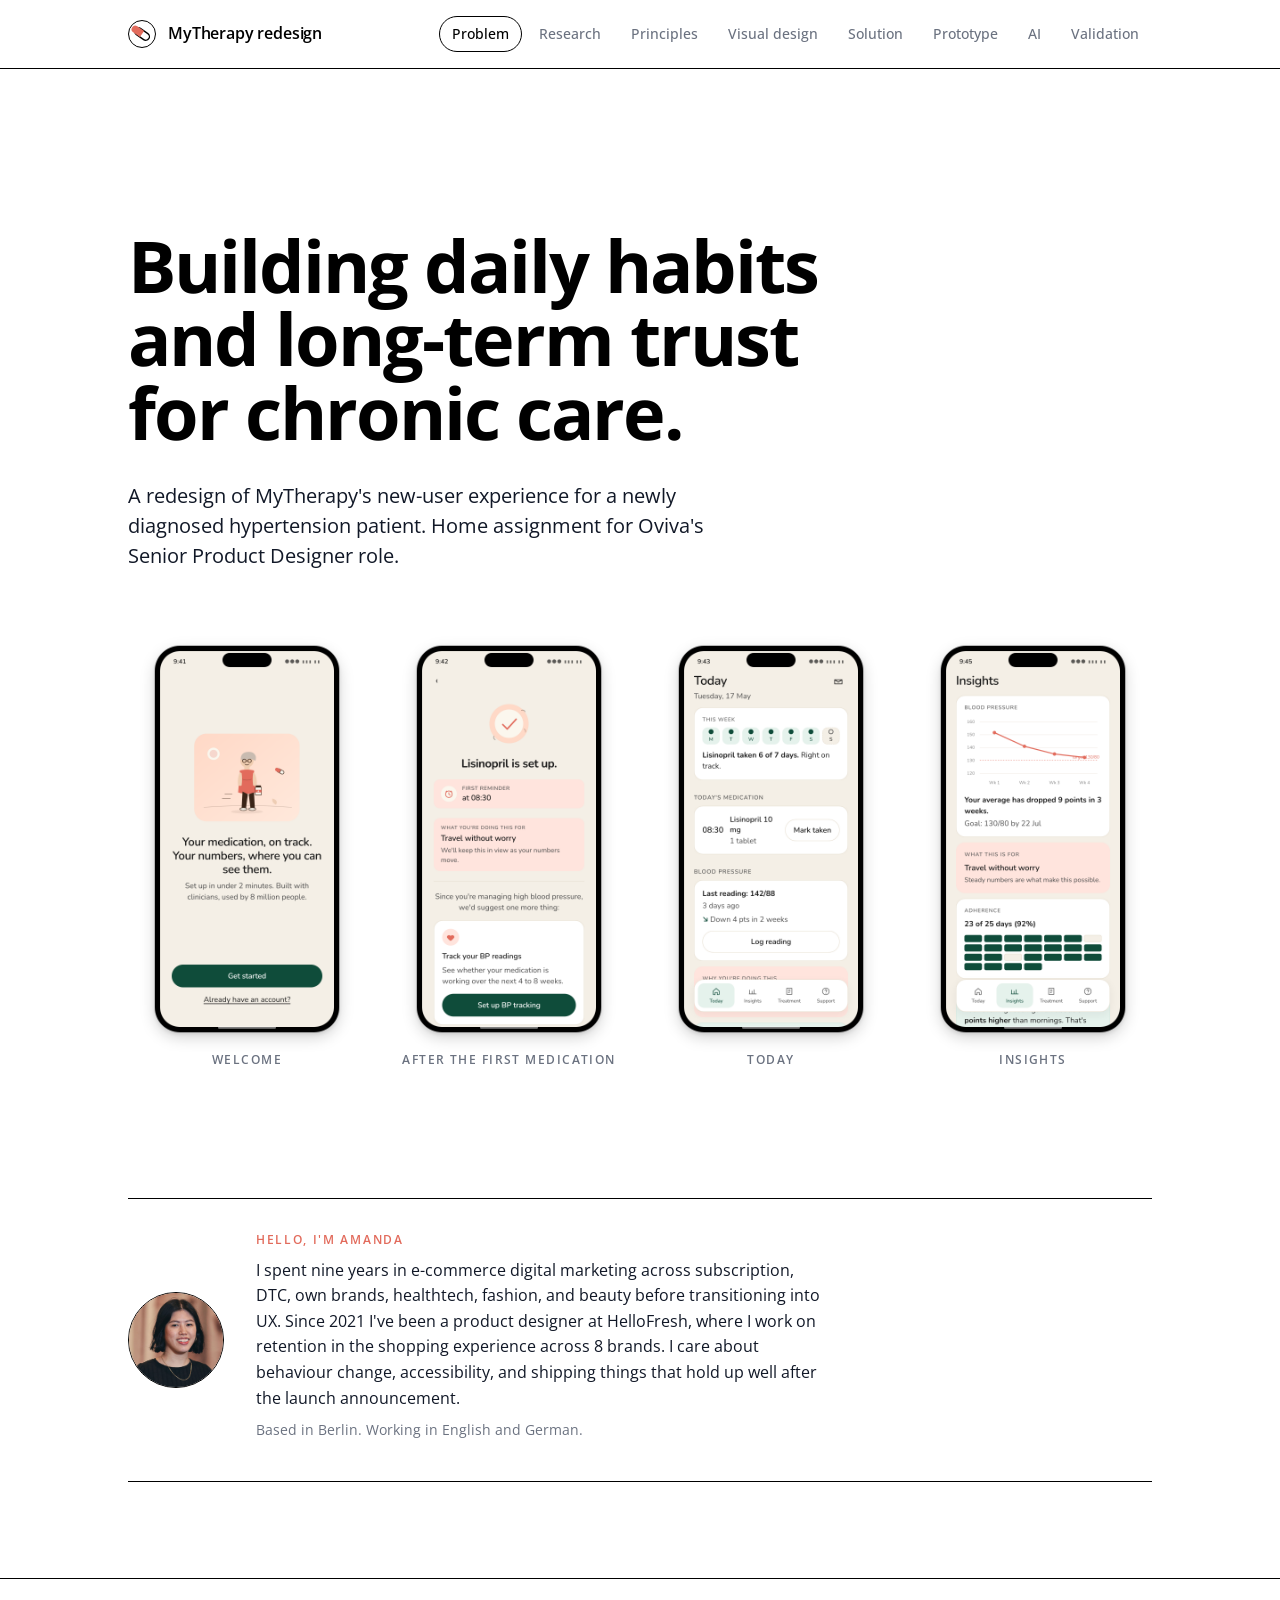
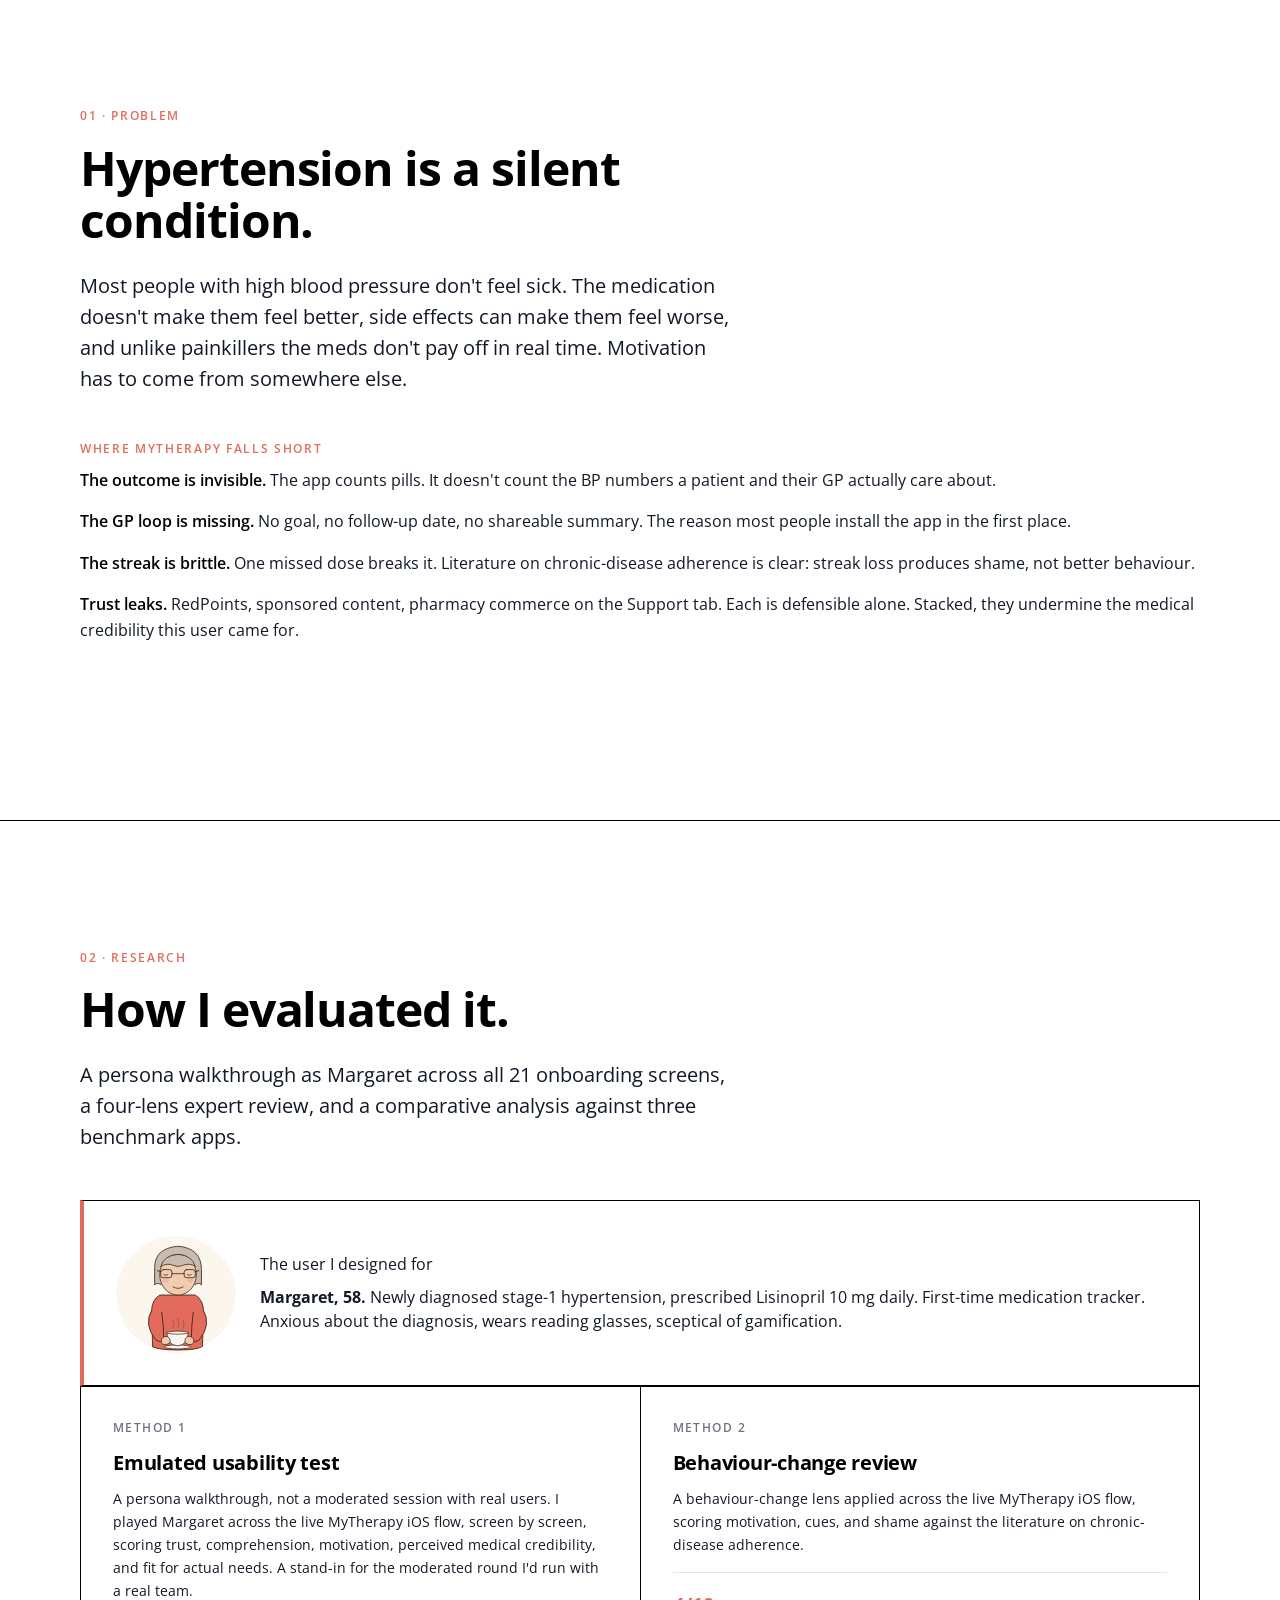
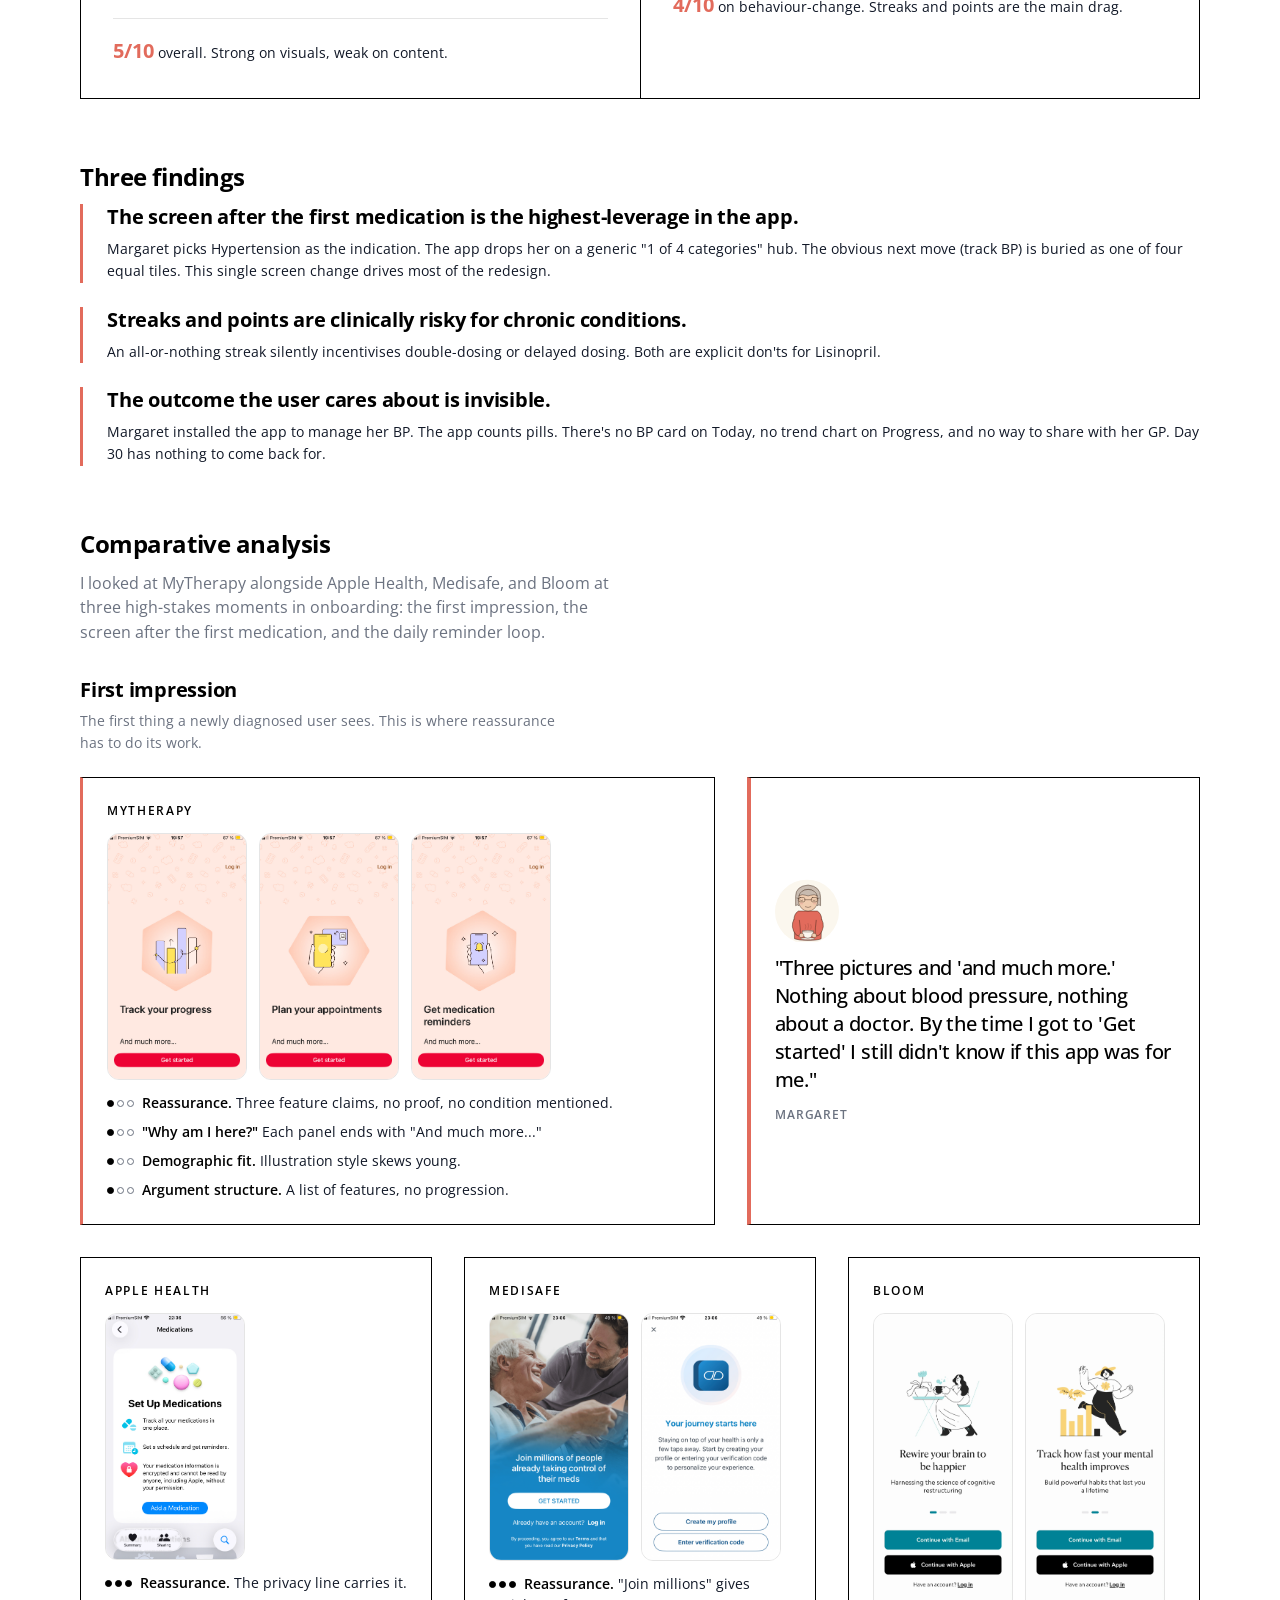
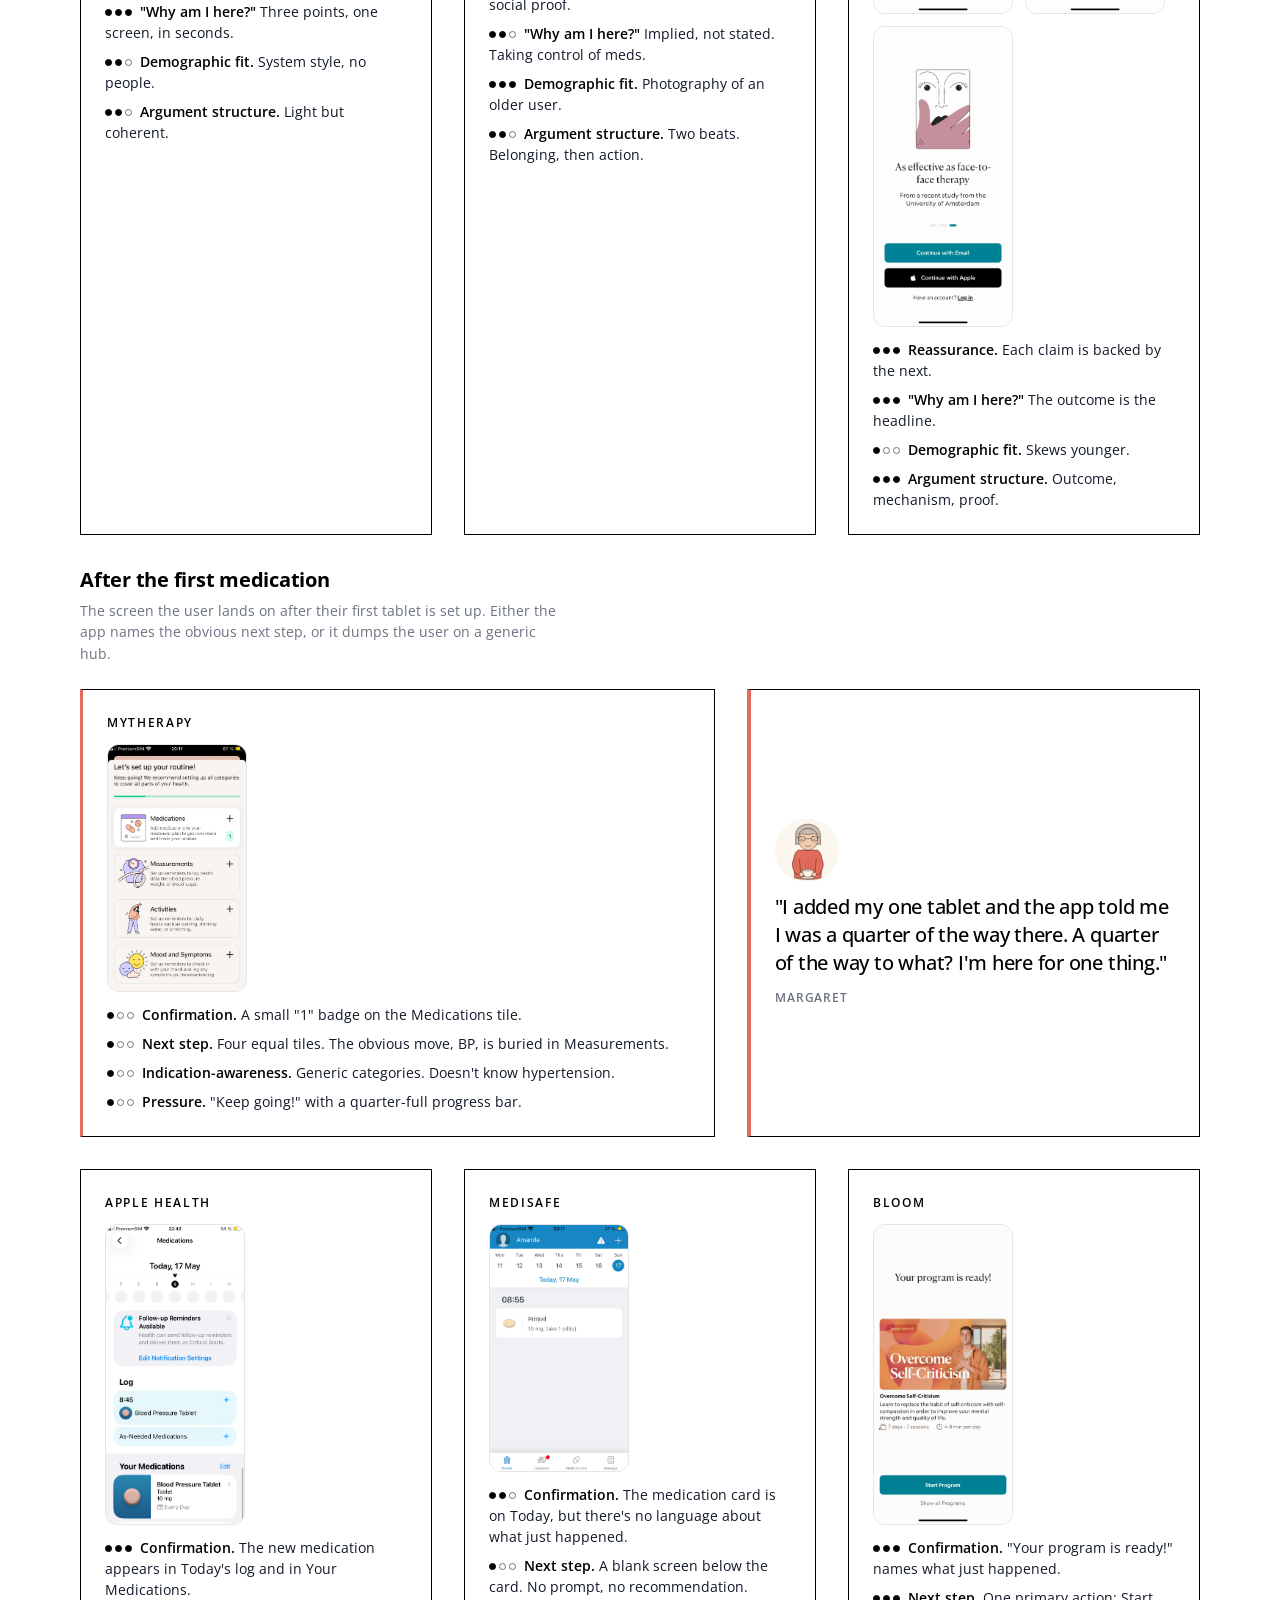
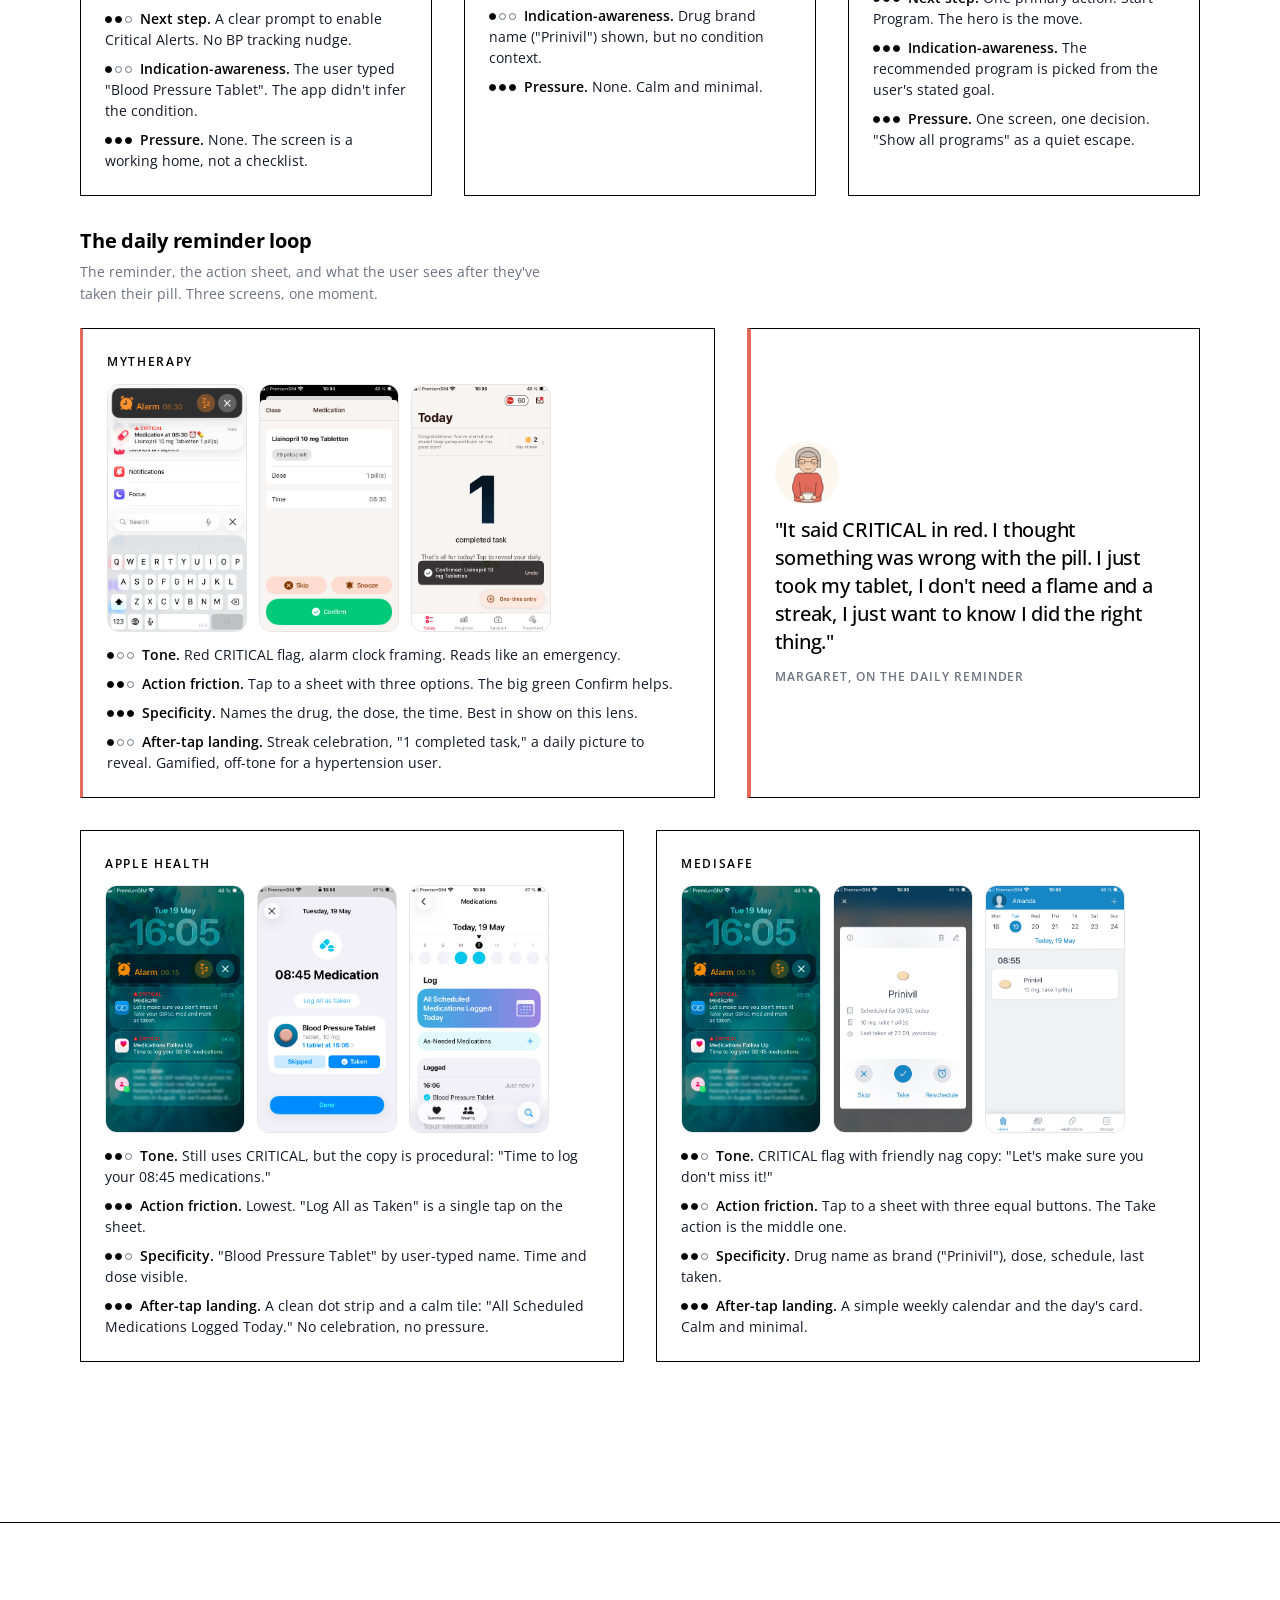
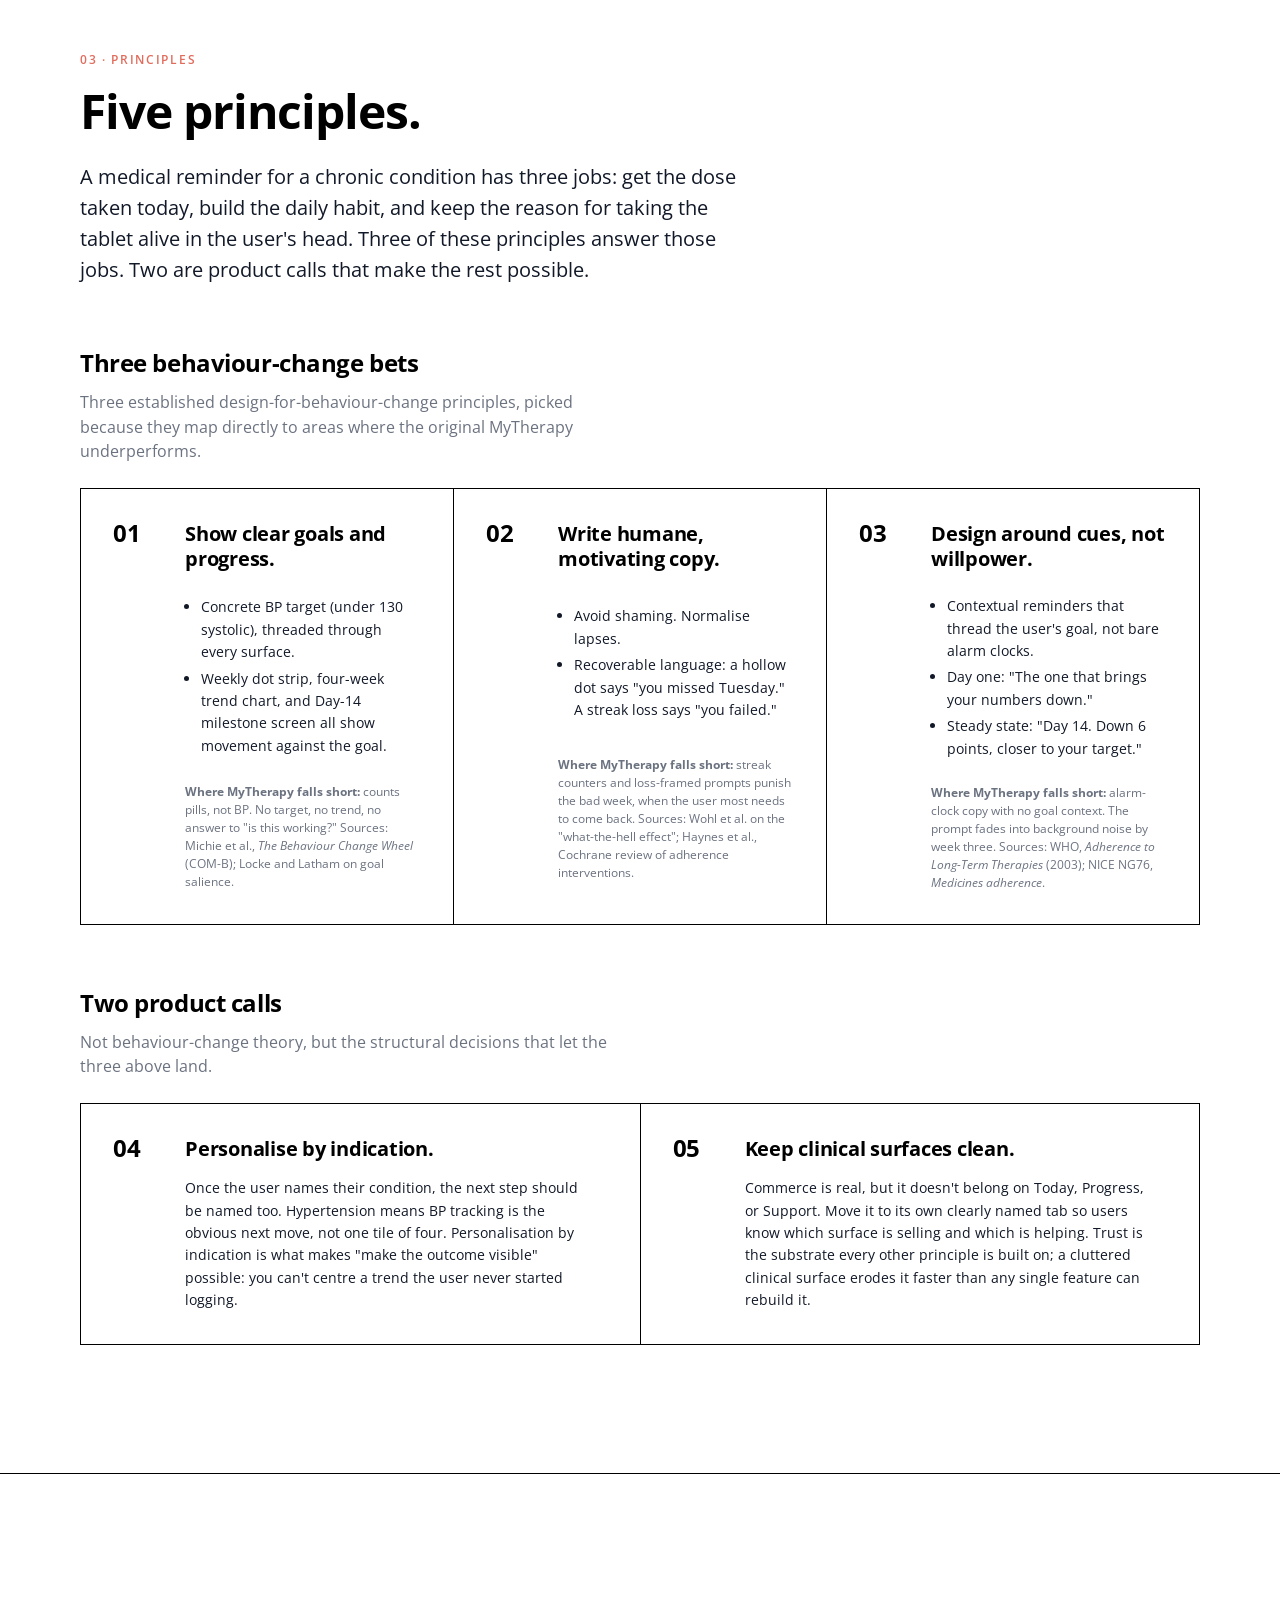
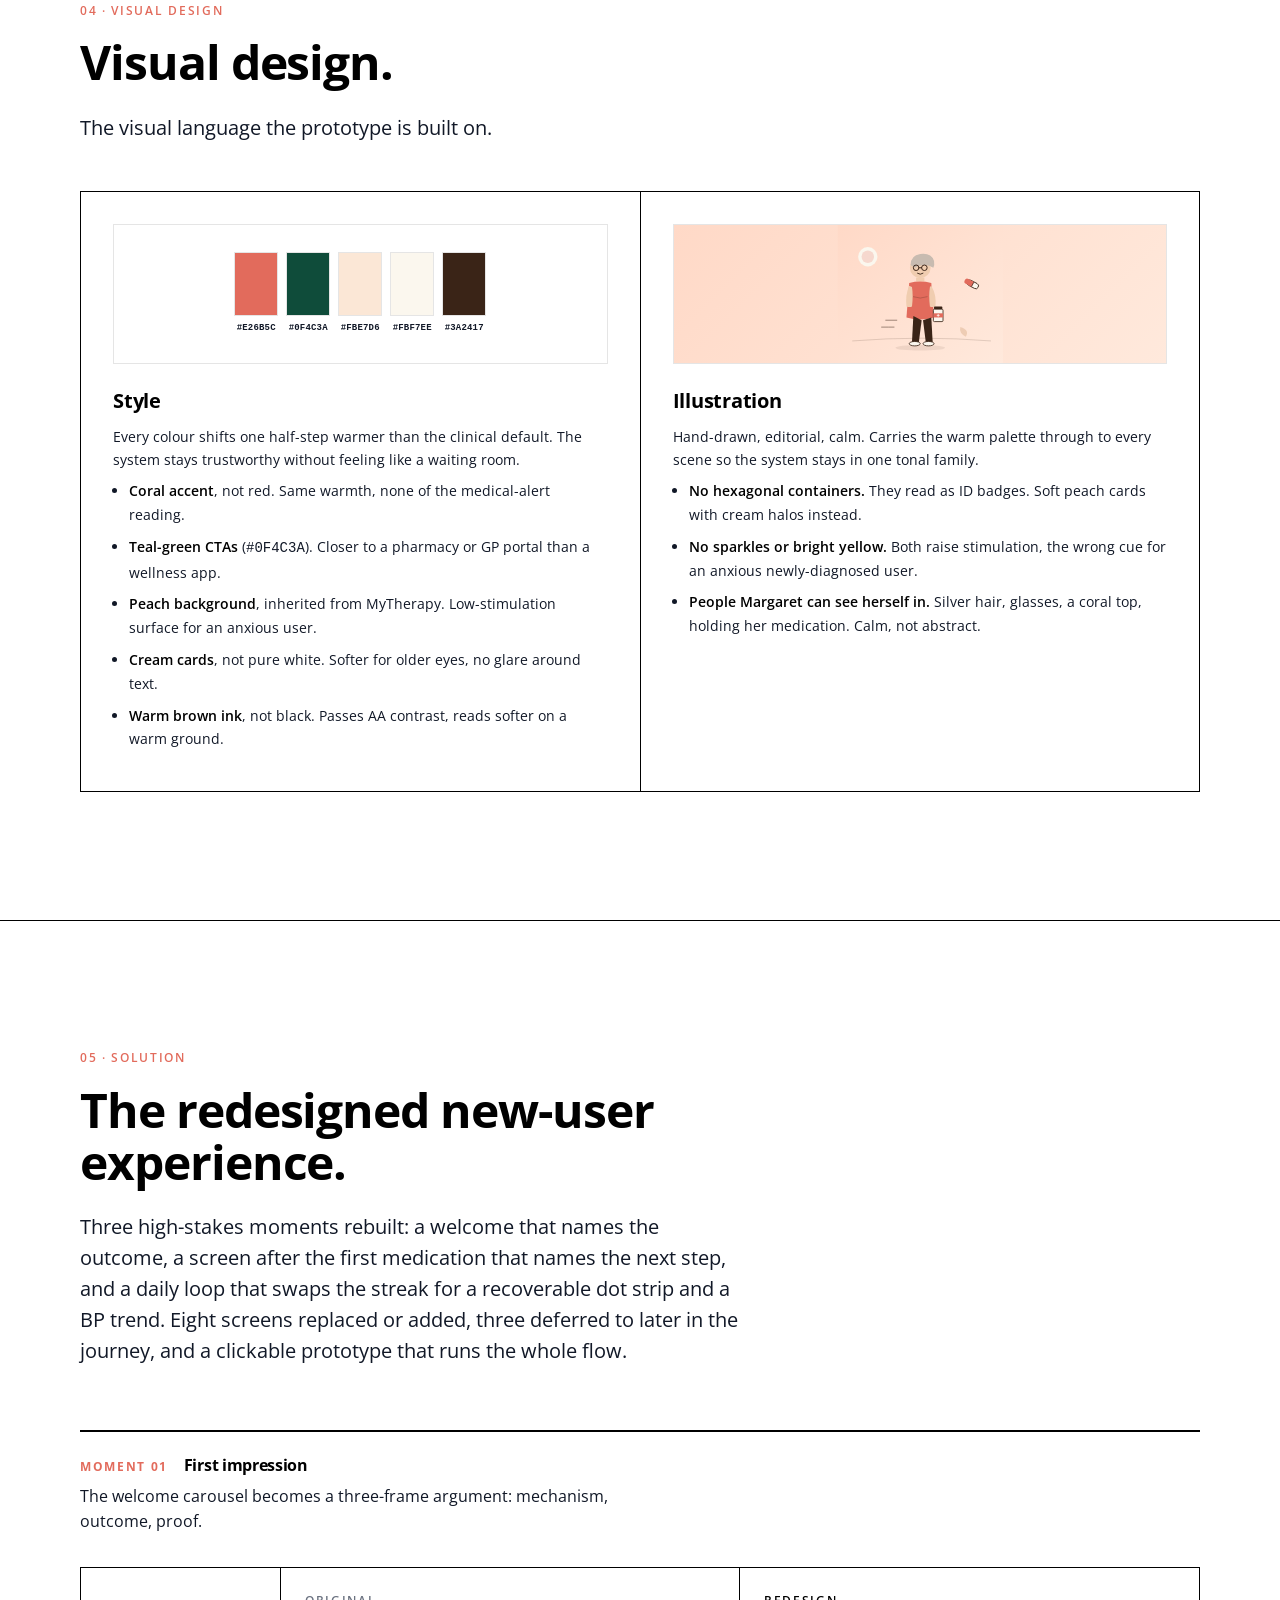
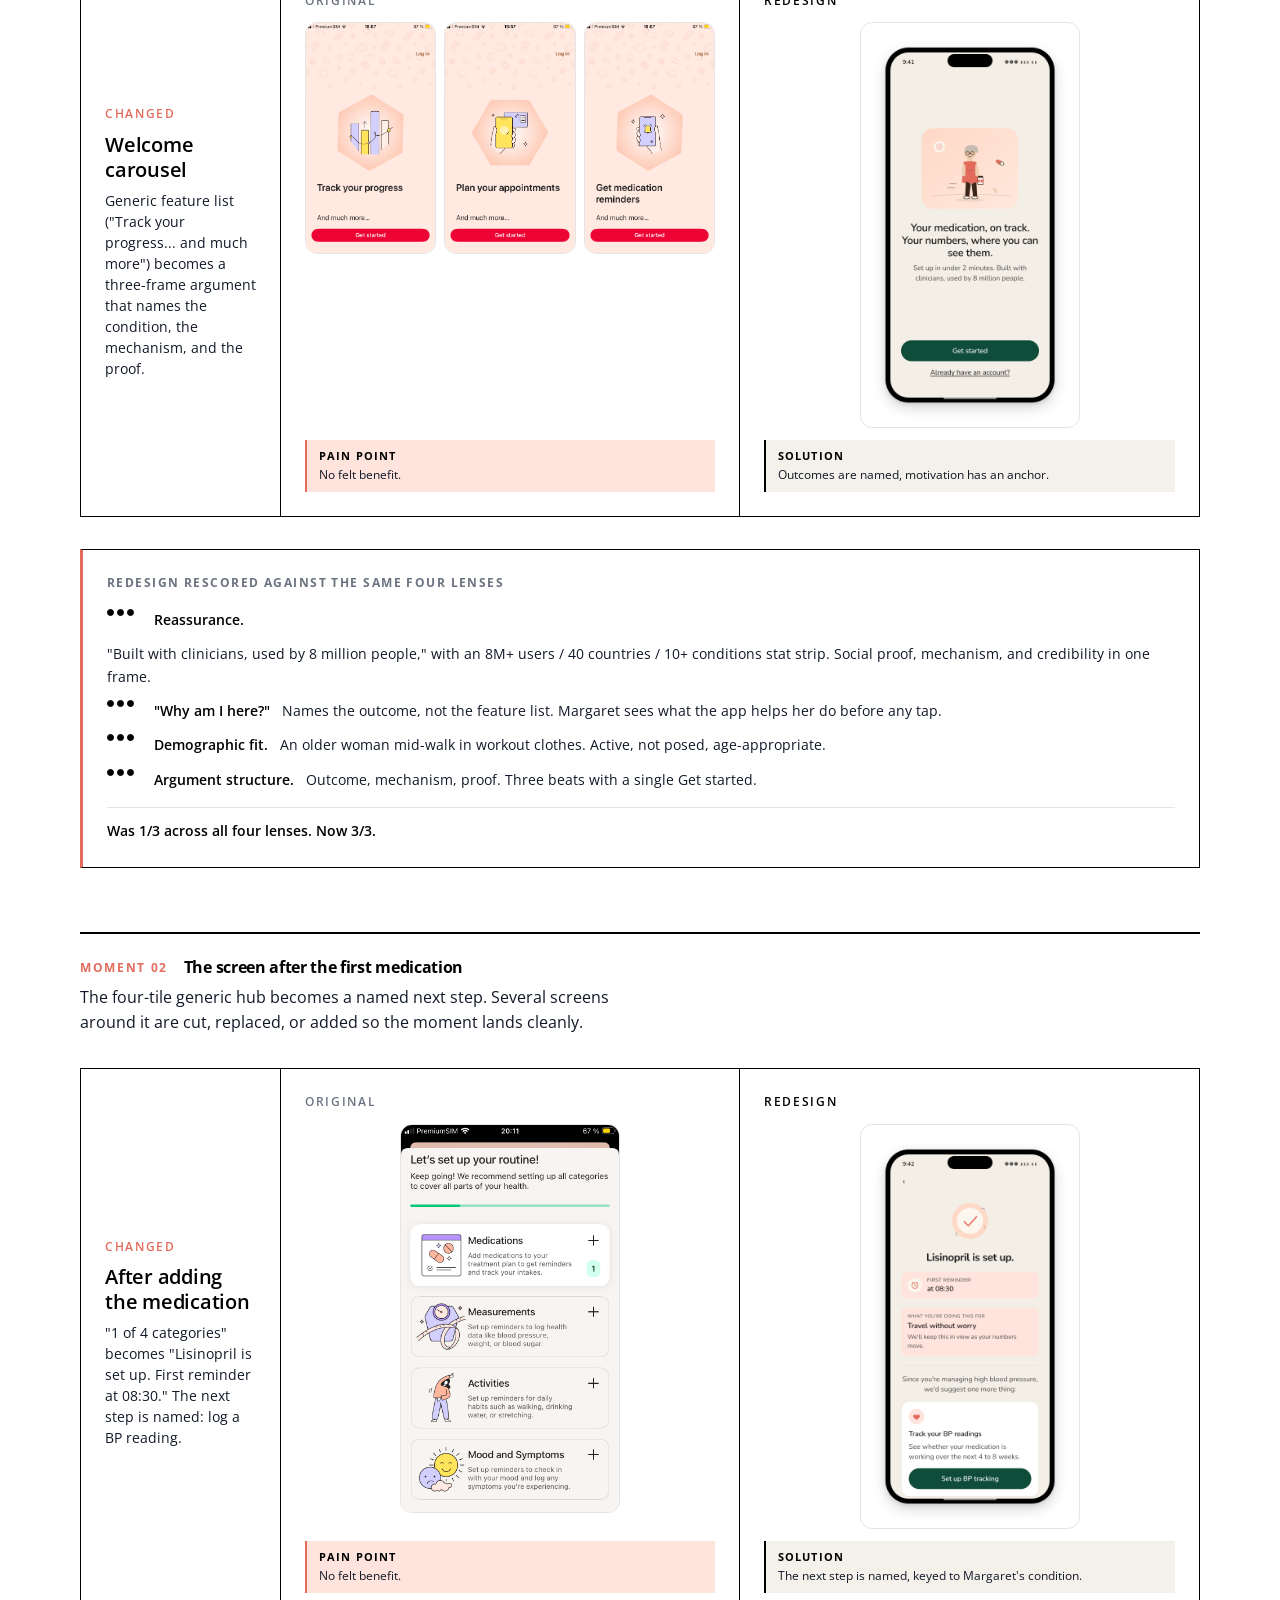
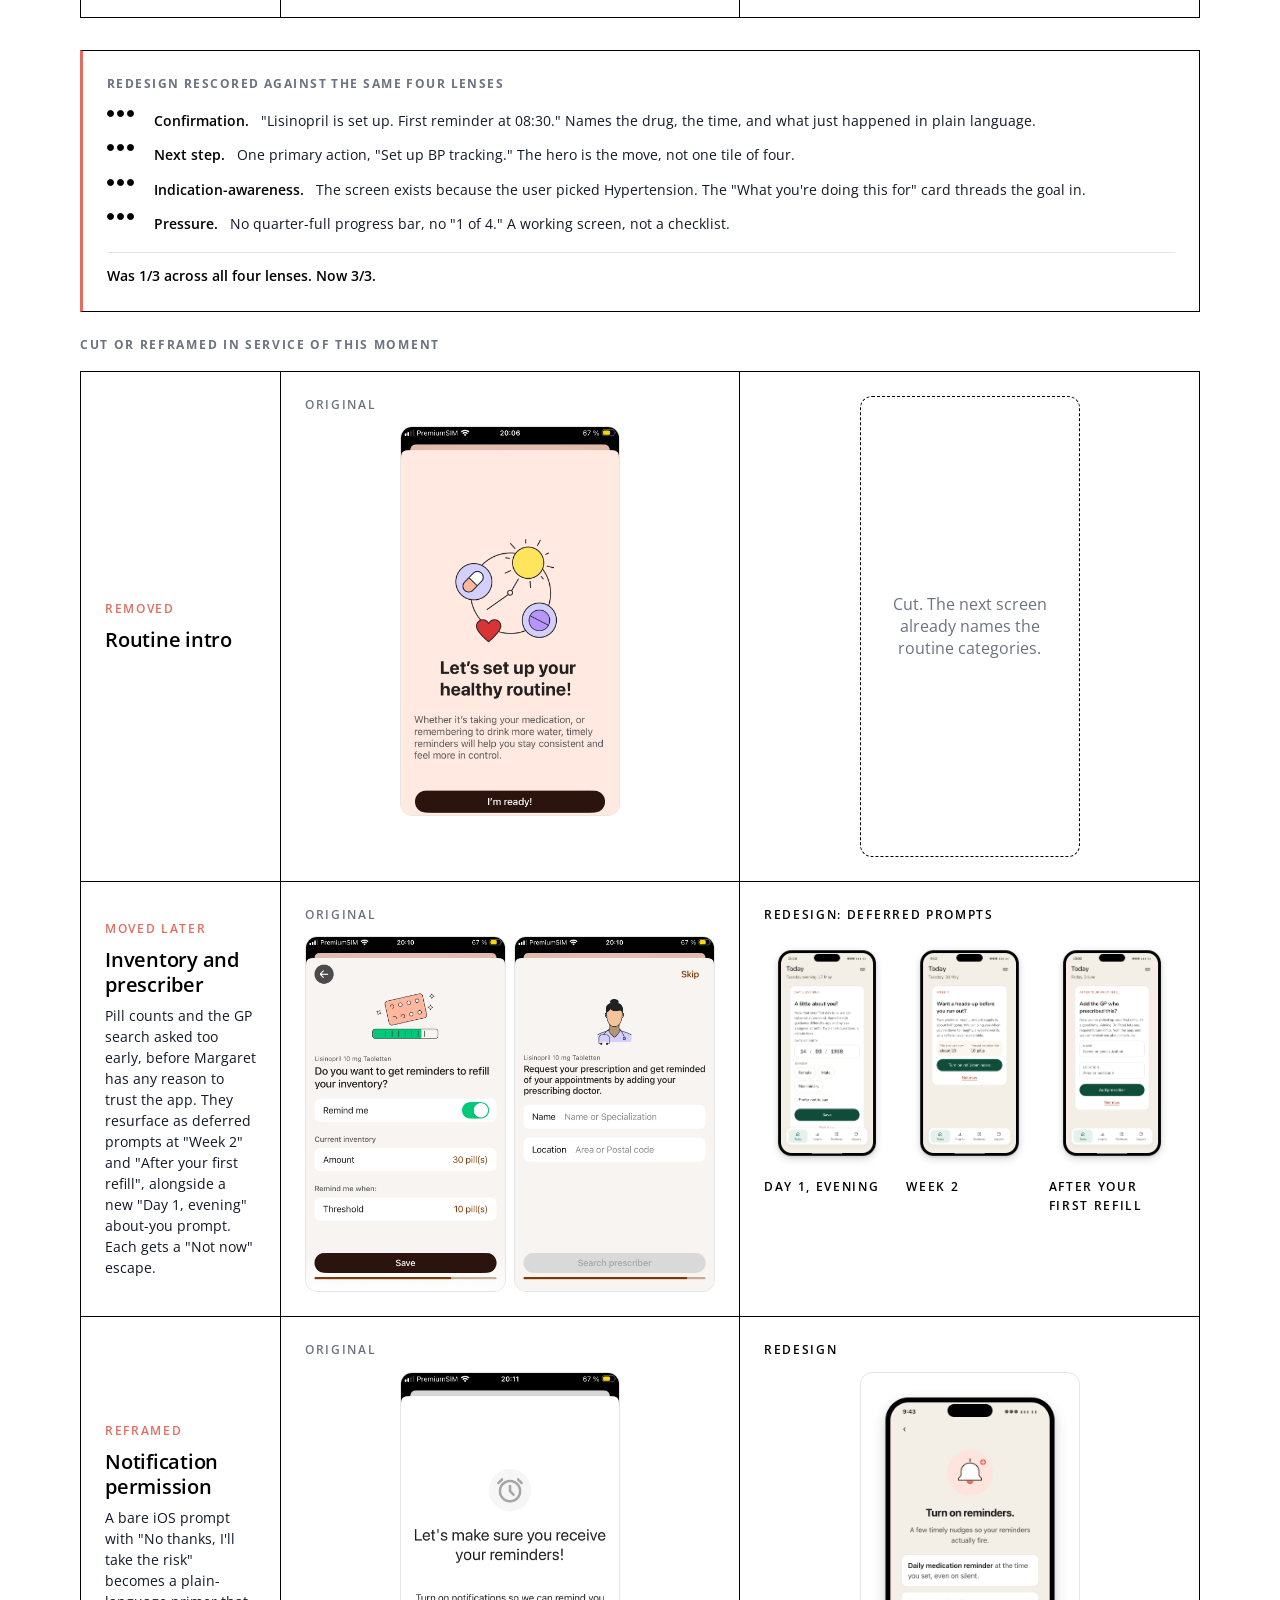
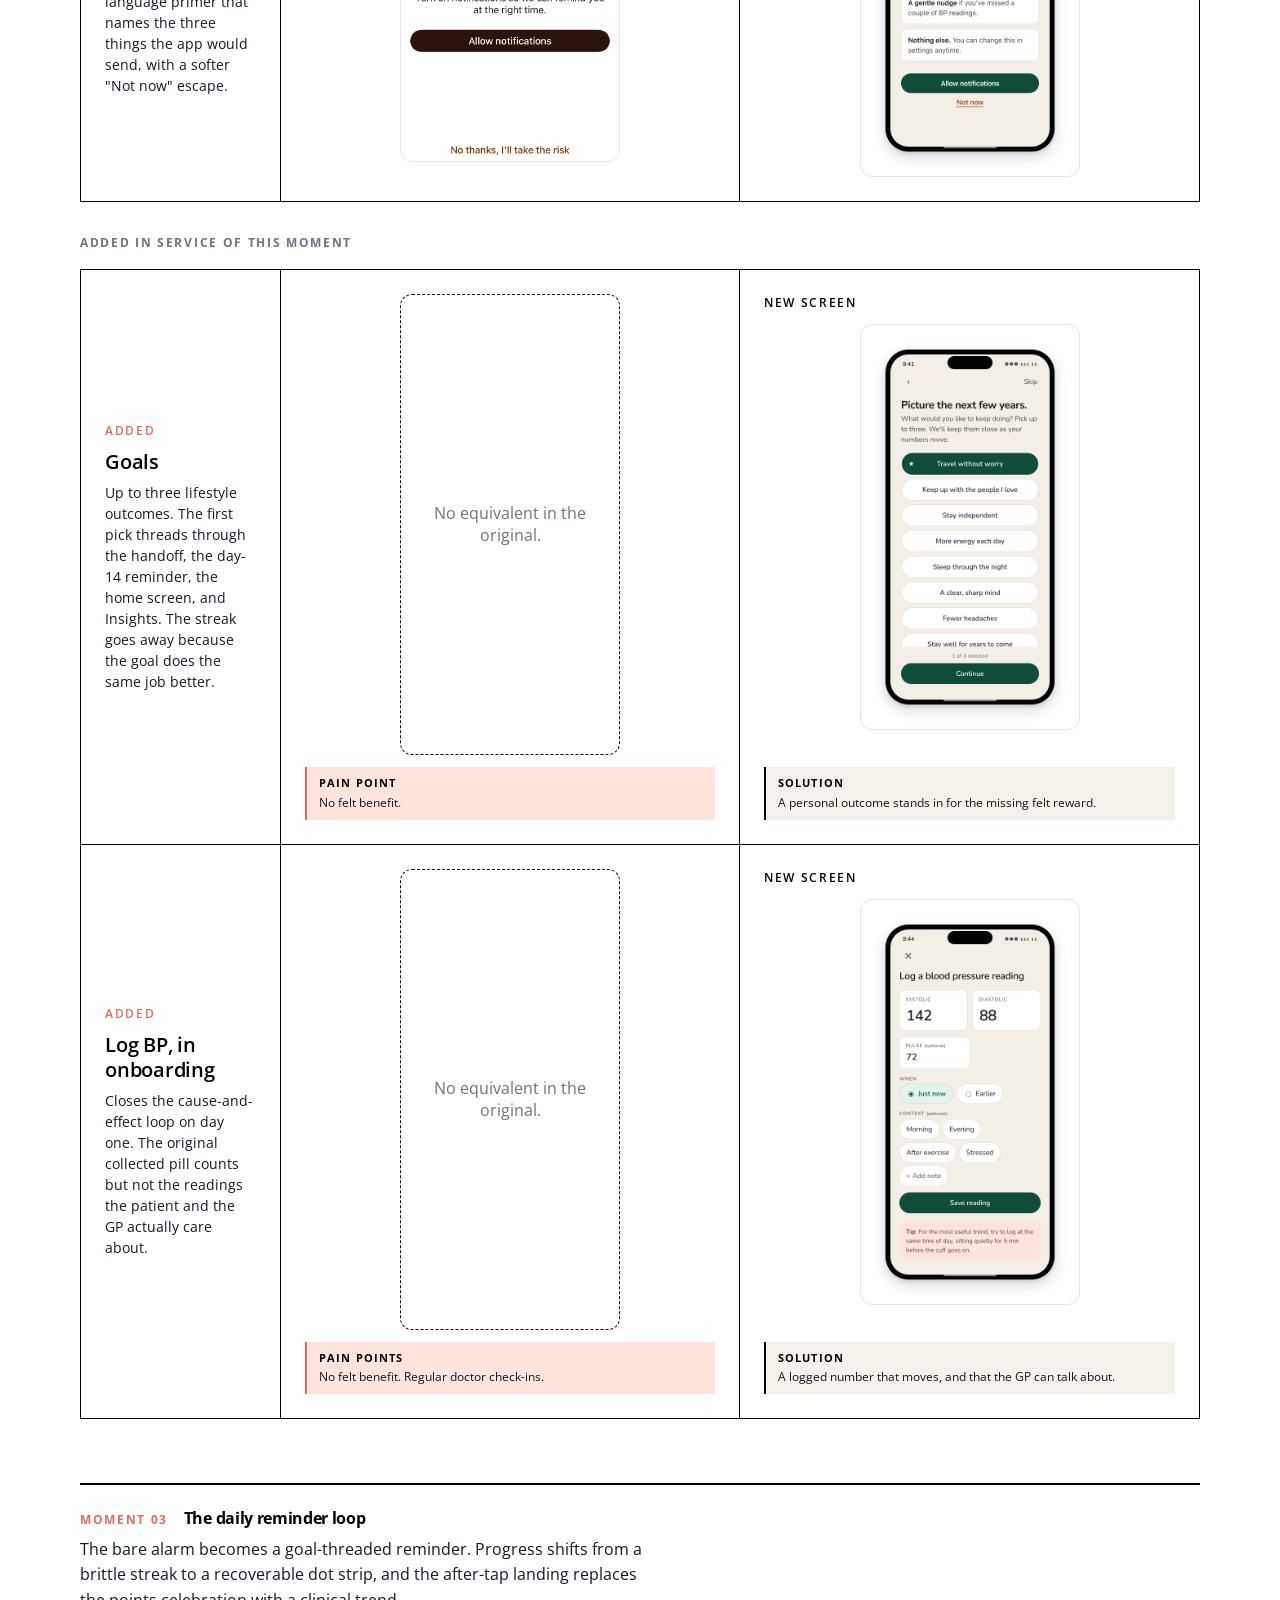
==== projects/mytherapy-redesign/index.html @ 1821d0a9 "Add MyTherapy redesign case study and prototype - projects/mytherapy-redesign/index.html: case study" ====
<!doctype html>
<html lang="en">
<head>
<meta charset="utf-8" />
<meta name="viewport" content="width=device-width, initial-scale=1" />
<title>MyTherapy redesign. A case study by Amanda Low.</title>
<link rel="preconnect" href="https://fonts.googleapis.com">
<link rel="preconnect" href="https://fonts.gstatic.com" crossorigin>
<link href="https://fonts.googleapis.com/css2?family=Open+Sans:wght@300;400;500;600;700&display=swap" rel="stylesheet">
<link rel="stylesheet" href="case-study.css">
</head>
<body>

<header class="topnav" role="banner">
  <div class="topnav__inner">
    <a class="topnav__brand" href="#top">
      <span class="topnav__mark" aria-hidden="true">
        <svg viewBox="0 0 24 24" width="22" height="22">
          <g transform="translate(12 12) rotate(35)">
            <rect x="-9" y="-4" width="18" height="8" rx="4" fill="#FFFFFF" stroke="#000000" stroke-width="1.4"/>
            <path d="M -9 -4 h 9 v 8 h -9 a 4 4 0 0 1 0 -8 z" fill="#E26B5C"/>
          </g>
        </svg>
      </span>
      <span class="topnav__title">MyTherapy redesign</span>
    </a>
    <nav class="topnav__links" aria-label="Section">
      <a href="#problem">Problem</a>
      <a href="#research">Research</a>
      <a href="#principles">Principles</a>
      <a href="#design">Visual design</a>
      <a href="#solution">Solution</a>
      <a href="#prototype">Prototype</a>
      <a href="#ai">AI</a>
      <a href="#validation">Validation</a>
    </nav>
  </div>
</header>

<main id="top">

  <!-- ============== HERO ============== -->
  <section class="hero">
    <h1 class="hero__title">Building daily habits and long-term trust for chronic care.</h1>
    <p class="hero__sub">A redesign of MyTherapy's new-user experience for a newly diagnosed hypertension patient. Home assignment for Oviva's Senior Product Designer role.</p>

    <ul class="hero__strip" aria-label="Four screens from the redesigned prototype: welcome, after the first medication, today, and insights.">
      <li class="hero__shot">
        <img src="images/hero/01-welcome.png" alt="Redesigned welcome screen showing 'Built with clinicians, used by 8 million people' over an illustration of an older woman walking, with an 8M+ users, 40 countries, 10+ conditions stat strip and a Get started button." />
        <span class="hero__shot-caption">Welcome</span>
      </li>
      <li class="hero__shot">
        <img src="images/hero/02-handoff.png" alt="Redesigned screen after the first medication confirming Lisinopril is set up with a first reminder at 08:30, a 'What you're doing this for' card titled 'Travel without worry', and a primary 'Set up BP tracking' button." />
        <span class="hero__shot-caption">After the first medication</span>
      </li>
      <li class="hero__shot">
        <img src="images/hero/03-today.png" alt="Redesigned Today home with a weekly dot strip showing six of seven days filled, today's Lisinopril 10 mg with a Mark taken button, and a Blood pressure card showing last reading 142 over 88, down 4 points in 2 weeks, with a Log reading button." />
        <span class="hero__shot-caption">Today</span>
      </li>
      <li class="hero__shot">
        <img src="images/hero/04-insights.png" alt="Redesigned Insights screen showing a four-week BP trend dropping toward a 130/80 target line, the summary 'Your average has dropped 9 points in 3 weeks', a 'What this is for' goal reminder, and an adherence calendar showing 23 of 25 days at 92 percent." />
        <span class="hero__shot-caption">Insights</span>
      </li>
    </ul>

  </section>

  <!-- ============== ABOUT ME ============== -->
  <section class="about" aria-label="About the designer">
    <div class="about__inner">
      <div class="about__photo">
        <img src="images/amanda-portrait.png" alt="Amanda Low" />
      </div>
      <div class="about__body">
        <p class="about__eyebrow">Hello, I'm Amanda</p>
        <p class="about__line">I spent nine years in e-commerce digital marketing across subscription, DTC, own brands, healthtech, fashion, and beauty before transitioning into UX. Since 2021 I've been a product designer at HelloFresh, where I work on retention in the shopping experience across 8 brands. I care about behaviour change, accessibility, and shipping things that hold up well after the launch announcement.</p>
        <p class="about__line about__line--quiet">Based in Berlin. Working in English and German.</p>
      </div>
    </div>
  </section>

  <!-- ============== PROBLEM ============== -->
  <section id="problem" class="band band--cream">
    <div class="band__inner">
      <p class="section__eyebrow">01 · Problem</p>
      <h2 class="section__title">Hypertension is a silent condition.</h2>
      <p class="section__lede">Most people with high blood pressure don't feel sick. The medication doesn't make them feel better, side effects can make them feel worse, and unlike painkillers the meds don't pay off in real time. Motivation has to come from somewhere else.</p>

      <h3 class="painlist__group-title">Where MyTherapy falls short</h3>
      <div class="painlist">
        <div class="painlist__row">
          <p><strong>The outcome is invisible.</strong> The app counts pills. It doesn't count the BP numbers a patient and their GP actually care about.</p>
        </div>
        <div class="painlist__row">
          <p><strong>The GP loop is missing.</strong> No goal, no follow-up date, no shareable summary. The reason most people install the app in the first place.</p>
        </div>
        <div class="painlist__row">
          <p><strong>The streak is brittle.</strong> One missed dose breaks it. Literature on chronic-disease adherence is clear: streak loss produces shame, not better behaviour.</p>
        </div>
        <div class="painlist__row">
          <p><strong>Trust leaks.</strong> RedPoints, sponsored content, pharmacy commerce on the Support tab. Each is defensible alone. Stacked, they undermine the medical credibility this user came for.</p>
        </div>
      </div>

    </div>
  </section>

  <!-- ============== RESEARCH ============== -->
  <section id="research" class="band">
    <div class="band__inner">
      <p class="section__eyebrow">02 · Research</p>
      <h2 class="section__title">How I evaluated it.</h2>
      <p class="section__lede">A persona walkthrough as Margaret across all 21 onboarding screens, a four-lens expert review, and a comparative analysis against three benchmark apps.</p>

      <aside class="callout callout--persona">
        <img class="callout__portrait" src="docs/personas/margaret.svg" alt="Illustration of Margaret, a 58-year-old woman with silver hair and glasses, sitting calmly with both hands cradling a cup of tea." />
        <div>
          <p class="callout__quote-attr" style="margin-bottom: 8px;">The user I designed for</p>
          <p class="callout__quote-text"><strong>Margaret, 58.</strong> Newly diagnosed stage-1 hypertension, prescribed Lisinopril 10 mg daily. First-time medication tracker. Anxious about the diagnosis, wears reading glasses, sceptical of gamification.</p>
        </div>
      </aside>

      <div class="grid grid--2">
        <article class="card card--method">
          <p class="card__eyebrow">Method 1</p>
          <h3 class="card__title">Emulated usability test</h3>
          <p class="card__body">A persona walkthrough, not a moderated session with real users. I played Margaret across the live MyTherapy iOS flow, screen by screen, scoring trust, comprehension, motivation, perceived medical credibility, and fit for actual needs. A stand-in for the moderated round I'd run with a real team.</p>
          <p class="card__score"><strong>5/10</strong> overall. Strong on visuals, weak on content.</p>
        </article>
        <article class="card card--method">
          <p class="card__eyebrow">Method 2</p>
          <h3 class="card__title">Behaviour-change review</h3>
          <p class="card__body">A behaviour-change lens applied across the live MyTherapy iOS flow, scoring motivation, cues, and shame against the literature on chronic-disease adherence.</p>
          <p class="card__score"><strong>4/10</strong> on behaviour-change. Streaks and points are the main drag.</p>
        </article>
      </div>

      <h3 class="subsection__title">Three findings</h3>
      <div class="findings">
        <article class="finding">
          <h4>The screen after the first medication is the highest-leverage in the app.</h4>
          <p>Margaret picks Hypertension as the indication. The app drops her on a generic "1 of 4 categories" hub. The obvious next move (track BP) is buried as one of four equal tiles. This single screen change drives most of the redesign.</p>
        </article>
        <article class="finding">
          <h4>Streaks and points are clinically risky for chronic conditions.</h4>
          <p>An all-or-nothing streak silently incentivises double-dosing or delayed dosing. Both are explicit don'ts for Lisinopril.</p>
        </article>
        <article class="finding">
          <h4>The outcome the user cares about is invisible.</h4>
          <p>Margaret installed the app to manage her BP. The app counts pills. There's no BP card on Today, no trend chart on Progress, and no way to share with her GP. Day 30 has nothing to come back for.</p>
        </article>
      </div>

      <h3 class="subsection__title">Comparative analysis</h3>
      <p class="subsection__lede">I looked at MyTherapy alongside Apple Health, Medisafe, and Bloom at three high-stakes moments in onboarding: the first impression, the screen after the first medication, and the daily reminder loop.</p>

      <h4 class="compare__title">First impression</h4>
      <p class="compare__lede">The first thing a newly diagnosed user sees. This is where reassurance has to do its work.</p>

      <div class="compare compare--target">
        <div class="compare__brand compare__brand--target">
          <p class="compare__name">MyTherapy</p>
          <div class="compare__shots">
            <img src="images/welcome/mytherapy-1.png" alt="MyTherapy welcome screen showing 'Track your progress' with an illustration and 'And much more...' caption." />
            <img src="images/welcome/mytherapy-2.png" alt="MyTherapy welcome screen showing 'Plan your appointments' with an illustration and 'And much more...' caption." />
            <img src="images/welcome/mytherapy-3.png" alt="MyTherapy welcome screen showing 'Get medication reminders' with an illustration and 'And much more...' caption." />
          </div>
          <ul class="compare__lenses">
            <li><span class="score score--1" aria-label="1 out of 3"><span class="score__dot score__dot--on"></span><span class="score__dot"></span><span class="score__dot"></span></span><strong>Reassurance.</strong> Three feature claims, no proof, no condition mentioned.</li>
            <li><span class="score score--1" aria-label="1 out of 3"><span class="score__dot score__dot--on"></span><span class="score__dot"></span><span class="score__dot"></span></span><strong>"Why am I here?"</strong> Each panel ends with "And much more..."</li>
            <li><span class="score score--1" aria-label="1 out of 3"><span class="score__dot score__dot--on"></span><span class="score__dot"></span><span class="score__dot"></span></span><strong>Demographic fit.</strong> Illustration style skews young.</li>
            <li><span class="score score--1" aria-label="1 out of 3"><span class="score__dot score__dot--on"></span><span class="score__dot"></span><span class="score__dot"></span></span><strong>Argument structure.</strong> A list of features, no progression.</li>
          </ul>
        </div>
        <aside class="compare__quote">
          <img class="compare__quote-portrait" src="docs/personas/margaret.svg" alt="Illustration of Margaret, a 58-year-old woman with silver hair and glasses, sitting calmly with both hands cradling a cup of tea. Hand-drawn line work, coral cardigan, cream circle background." />
          <p class="compare__quote-text">"Three pictures and 'and much more.' Nothing about blood pressure, nothing about a doctor. By the time I got to 'Get started' I still didn't know if this app was for me."</p>
          <p class="compare__quote-attr">Margaret</p>
        </aside>
      </div>

      <div class="compare compare--others">
        <div class="compare__brand">
          <p class="compare__name">Apple Health</p>
          <div class="compare__shots">
            <img src="images/welcome/apple-health-1.png" alt="Apple Health Set Up Medications screen with three icon-and-line items: track all medications, set a schedule and get reminders, and an encryption assurance about privacy." />
          </div>
          <ul class="compare__lenses">
            <li><span class="score score--3" aria-label="3 out of 3"><span class="score__dot score__dot--on"></span><span class="score__dot score__dot--on"></span><span class="score__dot score__dot--on"></span></span><strong>Reassurance.</strong> The privacy line carries it.</li>
            <li><span class="score score--3" aria-label="3 out of 3"><span class="score__dot score__dot--on"></span><span class="score__dot score__dot--on"></span><span class="score__dot score__dot--on"></span></span><strong>"Why am I here?"</strong> Three points, one screen, in seconds.</li>
            <li><span class="score score--2" aria-label="2 out of 3"><span class="score__dot score__dot--on"></span><span class="score__dot score__dot--on"></span><span class="score__dot"></span></span><strong>Demographic fit.</strong> System style, no people.</li>
            <li><span class="score score--2" aria-label="2 out of 3"><span class="score__dot score__dot--on"></span><span class="score__dot score__dot--on"></span><span class="score__dot"></span></span><strong>Argument structure.</strong> Light but coherent.</li>
          </ul>
        </div>
        <div class="compare__brand">
          <p class="compare__name">Medisafe</p>
          <div class="compare__shots">
            <img src="images/welcome/medisafe-1.png" alt="Medisafe welcome screen with a photo of an older man and a younger man laughing, captioned 'Join millions of people already taking control of their meds.'" />
            <img src="images/welcome/medisafe-2.png" alt="Medisafe screen titled 'Your journey starts here' with options to create a profile or enter a verification code." />
          </div>
          <ul class="compare__lenses">
            <li><span class="score score--3" aria-label="3 out of 3"><span class="score__dot score__dot--on"></span><span class="score__dot score__dot--on"></span><span class="score__dot score__dot--on"></span></span><strong>Reassurance.</strong> "Join millions" gives social proof.</li>
            <li><span class="score score--2" aria-label="2 out of 3"><span class="score__dot score__dot--on"></span><span class="score__dot score__dot--on"></span><span class="score__dot"></span></span><strong>"Why am I here?"</strong> Implied, not stated. Taking control of meds.</li>
            <li><span class="score score--3" aria-label="3 out of 3"><span class="score__dot score__dot--on"></span><span class="score__dot score__dot--on"></span><span class="score__dot score__dot--on"></span></span><strong>Demographic fit.</strong> Photography of an older user.</li>
            <li><span class="score score--2" aria-label="2 out of 3"><span class="score__dot score__dot--on"></span><span class="score__dot score__dot--on"></span><span class="score__dot"></span></span><strong>Argument structure.</strong> Two beats. Belonging, then action.</li>
          </ul>
        </div>
        <div class="compare__brand">
          <p class="compare__name">Bloom</p>
          <div class="compare__shots">
            <img src="images/welcome/bloom-1.png" alt="Bloom welcome screen showing 'Rewire your brain to be happier' with the subtitle 'Harnessing the science of cognitive restructuring.'" />
            <img src="images/welcome/bloom-2.png" alt="Bloom welcome screen showing 'Track how fast your mental health improves' with the subtitle 'Build powerful habits that last you a lifetime.'" />
            <img src="images/welcome/bloom-3.png" alt="Bloom welcome screen showing 'As effective as face-to-face therapy' with the subtitle 'From a recent study from the University of Amsterdam.'" />
          </div>
          <ul class="compare__lenses">
            <li><span class="score score--3" aria-label="3 out of 3"><span class="score__dot score__dot--on"></span><span class="score__dot score__dot--on"></span><span class="score__dot score__dot--on"></span></span><strong>Reassurance.</strong> Each claim is backed by the next.</li>
            <li><span class="score score--3" aria-label="3 out of 3"><span class="score__dot score__dot--on"></span><span class="score__dot score__dot--on"></span><span class="score__dot score__dot--on"></span></span><strong>"Why am I here?"</strong> The outcome is the headline.</li>
            <li><span class="score score--1" aria-label="1 out of 3"><span class="score__dot score__dot--on"></span><span class="score__dot"></span><span class="score__dot"></span></span><strong>Demographic fit.</strong> Skews younger.</li>
            <li><span class="score score--3" aria-label="3 out of 3"><span class="score__dot score__dot--on"></span><span class="score__dot score__dot--on"></span><span class="score__dot score__dot--on"></span></span><strong>Argument structure.</strong> Outcome, mechanism, proof.</li>
          </ul>
        </div>
      </div>

      <h4 class="compare__title">After the first medication</h4>
      <p class="compare__lede">The screen the user lands on after their first tablet is set up. Either the app names the obvious next step, or it dumps the user on a generic hub.</p>

      <div class="compare compare--target">
        <div class="compare__brand compare__brand--target">
          <p class="compare__name">MyTherapy</p>
          <div class="compare__shots">
            <img src="images/handoff/mytherapy-1.png" alt="MyTherapy 'Let's set up your routine' screen with a progress bar at one quarter and four equal-weight category tiles: Medications (1 added), Measurements, Activities, Mood and Symptoms." />
          </div>
          <ul class="compare__lenses">
            <li><span class="score score--1" aria-label="1 out of 3"><span class="score__dot score__dot--on"></span><span class="score__dot"></span><span class="score__dot"></span></span><strong>Confirmation.</strong> A small "1" badge on the Medications tile.</li>
            <li><span class="score score--1" aria-label="1 out of 3"><span class="score__dot score__dot--on"></span><span class="score__dot"></span><span class="score__dot"></span></span><strong>Next step.</strong> Four equal tiles. The obvious move, BP, is buried in Measurements.</li>
            <li><span class="score score--1" aria-label="1 out of 3"><span class="score__dot score__dot--on"></span><span class="score__dot"></span><span class="score__dot"></span></span><strong>Indication-awareness.</strong> Generic categories. Doesn't know hypertension.</li>
            <li><span class="score score--1" aria-label="1 out of 3"><span class="score__dot score__dot--on"></span><span class="score__dot"></span><span class="score__dot"></span></span><strong>Pressure.</strong> "Keep going!" with a quarter-full progress bar.</li>
          </ul>
        </div>
        <aside class="compare__quote">
          <img class="compare__quote-portrait" src="docs/personas/margaret.svg" alt="Illustration of Margaret, a 58-year-old woman with silver hair and glasses, sitting calmly with both hands cradling a cup of tea. Hand-drawn line work, coral cardigan, cream circle background." />
          <p class="compare__quote-text">"I added my one tablet and the app told me I was a quarter of the way there. A quarter of the way to what? I'm here for one thing."</p>
          <p class="compare__quote-attr">Margaret</p>
        </aside>
      </div>

      <div class="compare compare--others">
        <div class="compare__brand">
          <p class="compare__name">Apple Health</p>
          <div class="compare__shots">
            <img src="images/handoff/apple-health-1.png" alt="Apple Health Medications screen showing today's log with Blood Pressure Tablet at 8:45, a Follow-up Reminders Available prompt, and a Your Medications card listing the new medication." />
          </div>
          <ul class="compare__lenses">
            <li><span class="score score--3" aria-label="3 out of 3"><span class="score__dot score__dot--on"></span><span class="score__dot score__dot--on"></span><span class="score__dot score__dot--on"></span></span><strong>Confirmation.</strong> The new medication appears in Today's log and in Your Medications.</li>
            <li><span class="score score--2" aria-label="2 out of 3"><span class="score__dot score__dot--on"></span><span class="score__dot score__dot--on"></span><span class="score__dot"></span></span><strong>Next step.</strong> A clear prompt to enable Critical Alerts. No BP tracking nudge.</li>
            <li><span class="score score--1" aria-label="1 out of 3"><span class="score__dot score__dot--on"></span><span class="score__dot"></span><span class="score__dot"></span></span><strong>Indication-awareness.</strong> The user typed "Blood Pressure Tablet". The app didn't infer the condition.</li>
            <li><span class="score score--3" aria-label="3 out of 3"><span class="score__dot score__dot--on"></span><span class="score__dot score__dot--on"></span><span class="score__dot score__dot--on"></span></span><strong>Pressure.</strong> None. The screen is a working home, not a checklist.</li>
          </ul>
        </div>
        <div class="compare__brand">
          <p class="compare__name">Medisafe</p>
          <div class="compare__shots">
            <img src="images/handoff/medisafe-1.png" alt="Medisafe home screen showing a weekly calendar, today's date highlighted, and a single medication card for Prinivil 10 mg take 1 pill at 08:55. A bottom tab bar with Home, Updates, Medications, and Manage." />
          </div>
          <ul class="compare__lenses">
            <li><span class="score score--2" aria-label="2 out of 3"><span class="score__dot score__dot--on"></span><span class="score__dot score__dot--on"></span><span class="score__dot"></span></span><strong>Confirmation.</strong> The medication card is on Today, but there's no language about what just happened.</li>
            <li><span class="score score--1" aria-label="1 out of 3"><span class="score__dot score__dot--on"></span><span class="score__dot"></span><span class="score__dot"></span></span><strong>Next step.</strong> A blank screen below the card. No prompt, no recommendation.</li>
            <li><span class="score score--1" aria-label="1 out of 3"><span class="score__dot score__dot--on"></span><span class="score__dot"></span><span class="score__dot"></span></span><strong>Indication-awareness.</strong> Drug brand name ("Prinivil") shown, but no condition context.</li>
            <li><span class="score score--3" aria-label="3 out of 3"><span class="score__dot score__dot--on"></span><span class="score__dot score__dot--on"></span><span class="score__dot score__dot--on"></span></span><strong>Pressure.</strong> None. Calm and minimal.</li>
          </ul>
        </div>
        <div class="compare__brand">
          <p class="compare__name">Bloom</p>
          <div class="compare__shots">
            <img src="images/handoff/bloom-1.png" alt="Bloom 'Your program is ready!' screen with a hero card titled 'Overcome Self-Criticism', tagged 'Boost Mood', a description of the program, and metadata for 7 days, 7 sessions, 4 to 8 minutes per day. A primary 'Start Program' button and a secondary 'Show all Programs' link." />
          </div>
          <ul class="compare__lenses">
            <li><span class="score score--3" aria-label="3 out of 3"><span class="score__dot score__dot--on"></span><span class="score__dot score__dot--on"></span><span class="score__dot score__dot--on"></span></span><strong>Confirmation.</strong> "Your program is ready!" names what just happened.</li>
            <li><span class="score score--3" aria-label="3 out of 3"><span class="score__dot score__dot--on"></span><span class="score__dot score__dot--on"></span><span class="score__dot score__dot--on"></span></span><strong>Next step.</strong> One primary action: Start Program. The hero is the move.</li>
            <li><span class="score score--3" aria-label="3 out of 3"><span class="score__dot score__dot--on"></span><span class="score__dot score__dot--on"></span><span class="score__dot score__dot--on"></span></span><strong>Indication-awareness.</strong> The recommended program is picked from the user's stated goal.</li>
            <li><span class="score score--3" aria-label="3 out of 3"><span class="score__dot score__dot--on"></span><span class="score__dot score__dot--on"></span><span class="score__dot score__dot--on"></span></span><strong>Pressure.</strong> One screen, one decision. "Show all programs" as a quiet escape.</li>
          </ul>
        </div>
      </div>

      <h4 class="compare__title">The daily reminder loop</h4>
      <p class="compare__lede">The reminder, the action sheet, and what the user sees after they've taken their pill. Three screens, one moment.</p>

      <div class="compare compare--target">
        <div class="compare__brand compare__brand--target">
          <p class="compare__name">MyTherapy</p>
          <div class="compare__shots">
            <img src="images/notifications/mytherapy-1.png" alt="iOS lock screen banner from MyTherapy with a red CRITICAL label, the title 'Medication at 08:30' with alarm and pill emoji, and 'Lisinopril 10 mg Tabletten 1 pill(s).'" />
            <img src="images/notifications/mytherapy-2.png" alt="MyTherapy reminder sheet titled '08:30 Medication' showing Lisinopril 10 mg Tabletten with 29 pills left, a Dose row of 1 pill, a Time row of 08:30, and three buttons: Skip and Snooze in pink, Confirm in green." />
            <img src="images/notifications/mytherapy-3.png" alt="MyTherapy Today screen after confirming the dose, showing 'Congratulations! You've started your streak!', a 2 day streak flame icon, a giant '1 completed task' headline, a black confirmation toast, and a One-time entry button." />
          </div>
          <ul class="compare__lenses">
            <li><span class="score score--1" aria-label="1 out of 3"><span class="score__dot score__dot--on"></span><span class="score__dot"></span><span class="score__dot"></span></span><strong>Tone.</strong> Red CRITICAL flag, alarm clock framing. Reads like an emergency.</li>
            <li><span class="score score--2" aria-label="2 out of 3"><span class="score__dot score__dot--on"></span><span class="score__dot score__dot--on"></span><span class="score__dot"></span></span><strong>Action friction.</strong> Tap to a sheet with three options. The big green Confirm helps.</li>
            <li><span class="score score--3" aria-label="3 out of 3"><span class="score__dot score__dot--on"></span><span class="score__dot score__dot--on"></span><span class="score__dot score__dot--on"></span></span><strong>Specificity.</strong> Names the drug, the dose, the time. Best in show on this lens.</li>
            <li><span class="score score--1" aria-label="1 out of 3"><span class="score__dot score__dot--on"></span><span class="score__dot"></span><span class="score__dot"></span></span><strong>After-tap landing.</strong> Streak celebration, "1 completed task," a daily picture to reveal. Gamified, off-tone for a hypertension user.</li>
          </ul>
        </div>
        <aside class="compare__quote">
          <img class="compare__quote-portrait" src="docs/personas/margaret.svg" alt="Illustration of Margaret, a 58-year-old woman with silver hair and glasses, sitting calmly with both hands cradling a cup of tea. Hand-drawn line work, coral cardigan, cream circle background." />
          <p class="compare__quote-text">"It said CRITICAL in red. I thought something was wrong with the pill. I just took my tablet, I don't need a flame and a streak, I just want to know I did the right thing."</p>
          <p class="compare__quote-attr">Margaret, on the daily reminder</p>
        </aside>
      </div>

      <div class="compare compare--others-2">
        <div class="compare__brand">
          <p class="compare__name">Apple Health</p>
          <div class="compare__shots">
            <img src="images/notifications/apple-health-1.png" alt="iOS lock screen showing a critical Apple Health notification 'Medications Follow Up. Time to log your 08:45 medications.' alongside another medication notification and an unrelated message." />
            <img src="images/notifications/apple-health-2.png" alt="Apple Health follow-up sheet headed 'Tuesday, 19 May' with a pill icon, the title '08:45 Medication', a 'Log All as Taken' shortcut, and a Blood Pressure Tablet card with Skipped and Taken buttons. A primary blue Done button at the bottom." />
            <img src="images/notifications/apple-health-3.png" alt="Apple Health Medications screen with a weekly dot strip showing today and yesterday filled, a large 'All Scheduled Medications Logged Today' tile, an As-Needed Medications row, and a Logged history showing the Blood Pressure Tablet at 16:06." />
          </div>
          <ul class="compare__lenses">
            <li><span class="score score--2" aria-label="2 out of 3"><span class="score__dot score__dot--on"></span><span class="score__dot score__dot--on"></span><span class="score__dot"></span></span><strong>Tone.</strong> Still uses CRITICAL, but the copy is procedural: "Time to log your 08:45 medications."</li>
            <li><span class="score score--3" aria-label="3 out of 3"><span class="score__dot score__dot--on"></span><span class="score__dot score__dot--on"></span><span class="score__dot score__dot--on"></span></span><strong>Action friction.</strong> Lowest. "Log All as Taken" is a single tap on the sheet.</li>
            <li><span class="score score--2" aria-label="2 out of 3"><span class="score__dot score__dot--on"></span><span class="score__dot score__dot--on"></span><span class="score__dot"></span></span><strong>Specificity.</strong> "Blood Pressure Tablet" by user-typed name. Time and dose visible.</li>
            <li><span class="score score--3" aria-label="3 out of 3"><span class="score__dot score__dot--on"></span><span class="score__dot score__dot--on"></span><span class="score__dot score__dot--on"></span></span><strong>After-tap landing.</strong> A clean dot strip and a calm tile: "All Scheduled Medications Logged Today." No celebration, no pressure.</li>
          </ul>
        </div>
        <div class="compare__brand">
          <p class="compare__name">Medisafe</p>
          <div class="compare__shots">
            <img src="images/notifications/medisafe-1.png" alt="iOS lock screen showing a critical Medisafe notification: 'Let's make sure you don't miss it! Take your 08:55 med and mark as taken.'" />
            <img src="images/notifications/medisafe-2.png" alt="Medisafe sheet showing a pill graphic, the brand name 'Prinivil', and three lines: scheduled for 08:55 today, 10 mg take 1 pill, last taken at 22:00 yesterday. Three circular buttons at the bottom: Skip, Take, Reschedule." />
            <img src="images/notifications/medisafe-3.png" alt="Medisafe home screen titled 'Amanda' with a weekday strip from Mon 18 to Sun 24, today's date 19 May highlighted, and one Prinivil 10 mg card scheduled at 08:55. A bottom tab bar with Home, Updates, Medications, Manage." />
          </div>
          <ul class="compare__lenses">
            <li><span class="score score--2" aria-label="2 out of 3"><span class="score__dot score__dot--on"></span><span class="score__dot score__dot--on"></span><span class="score__dot"></span></span><strong>Tone.</strong> CRITICAL flag with friendly nag copy: "Let's make sure you don't miss it!"</li>
            <li><span class="score score--2" aria-label="2 out of 3"><span class="score__dot score__dot--on"></span><span class="score__dot score__dot--on"></span><span class="score__dot"></span></span><strong>Action friction.</strong> Tap to a sheet with three equal buttons. The Take action is the middle one.</li>
            <li><span class="score score--2" aria-label="2 out of 3"><span class="score__dot score__dot--on"></span><span class="score__dot score__dot--on"></span><span class="score__dot"></span></span><strong>Specificity.</strong> Drug name as brand ("Prinivil"), dose, schedule, last taken.</li>
            <li><span class="score score--3" aria-label="3 out of 3"><span class="score__dot score__dot--on"></span><span class="score__dot score__dot--on"></span><span class="score__dot score__dot--on"></span></span><strong>After-tap landing.</strong> A simple weekly calendar and the day's card. Calm and minimal.</li>
          </ul>
        </div>
      </div>

    </div>
  </section>

  <!-- ============== PRINCIPLES ============== -->
  <section id="principles" class="band band--cream">
    <div class="band__inner">
      <p class="section__eyebrow">03 · Principles</p>
      <h2 class="section__title">Five principles.</h2>
      <p class="section__lede">A medical reminder for a chronic condition has three jobs: get the dose taken today, build the daily habit, and keep the reason for taking the tablet alive in the user's head. Three of these principles answer those jobs. Two are product calls that make the rest possible.</p>

      <h3 class="subsection__title">Three behaviour-change bets</h3>
      <p class="subsection__lede">Three established design-for-behaviour-change principles, picked because they map directly to areas where the original MyTherapy underperforms.</p>

      <div class="principles principles--3">
        <article class="principle">
          <p class="principle__num">01</p>
          <h3 class="principle__title">Show clear goals and progress.</h3>
          <ul class="principle__list">
            <li>Concrete BP target (under 130 systolic), threaded through every surface.</li>
            <li>Weekly dot strip, four-week trend chart, and Day-14 milestone screen all show movement against the goal.</li>
          </ul>
          <p class="principle__cite"><strong>Where MyTherapy falls short:</strong> counts pills, not BP. No target, no trend, no answer to "is this working?" Sources: Michie et al., <em>The Behaviour Change Wheel</em> (COM-B); Locke and Latham on goal salience.</p>
        </article>
        <article class="principle">
          <p class="principle__num">02</p>
          <h3 class="principle__title">Write humane, motivating copy.</h3>
          <ul class="principle__list">
            <li>Avoid shaming. Normalise lapses.</li>
            <li>Recoverable language: a hollow dot says "you missed Tuesday." A streak loss says "you failed."</li>
          </ul>
          <p class="principle__cite"><strong>Where MyTherapy falls short:</strong> streak counters and loss-framed prompts punish the bad week, when the user most needs to come back. Sources: Wohl et al. on the "what-the-hell effect"; Haynes et al., Cochrane review of adherence interventions.</p>
        </article>
        <article class="principle">
          <p class="principle__num">03</p>
          <h3 class="principle__title">Design around cues, not willpower.</h3>
          <ul class="principle__list">
            <li>Contextual reminders that thread the user's goal, not bare alarm clocks.</li>
            <li>Day one: "The one that brings your numbers down."</li>
            <li>Steady state: "Day 14. Down 6 points, closer to your target."</li>
          </ul>
          <p class="principle__cite"><strong>Where MyTherapy falls short:</strong> alarm-clock copy with no goal context. The prompt fades into background noise by week three. Sources: WHO, <em>Adherence to Long-Term Therapies</em> (2003); NICE NG76, <em>Medicines adherence</em>.</p>
        </article>
      </div>

      <h3 class="subsection__title">Two product calls</h3>
      <p class="subsection__lede">Not behaviour-change theory, but the structural decisions that let the three above land.</p>

      <div class="principles">
        <article class="principle">
          <p class="principle__num">04</p>
          <h3 class="principle__title">Personalise by indication.</h3>
          <p class="principle__body">Once the user names their condition, the next step should be named too. Hypertension means BP tracking is the obvious next move, not one tile of four. Personalisation by indication is what makes "make the outcome visible" possible: you can't centre a trend the user never started logging.</p>
        </article>
        <article class="principle">
          <p class="principle__num">05</p>
          <h3 class="principle__title">Keep clinical surfaces clean.</h3>
          <p class="principle__body">Commerce is real, but it doesn't belong on Today, Progress, or Support. Move it to its own clearly named tab so users know which surface is selling and which is helping. Trust is the substrate every other principle is built on; a cluttered clinical surface erodes it faster than any single feature can rebuild it.</p>
        </article>
      </div>
    </div>
  </section>

  <!-- ============== DESIGN ============== -->
  <section id="design" class="band">
    <div class="band__inner">
      <p class="section__eyebrow">04 · Visual design</p>
      <h2 class="section__title">Visual design.</h2>
      <p class="section__lede">The visual language the prototype is built on.</p>

      <div class="grid grid--2">
        <article class="card">
          <div class="card__visual card__visual--style" aria-hidden="true">
            <div class="viz-style">
              <div class="viz-style__chip">
                <span class="viz-style__swatch" style="background: #E26B5C;"></span>
                <span class="viz-style__hex">#E26B5C</span>
              </div>
              <div class="viz-style__chip">
                <span class="viz-style__swatch" style="background: #0F4C3A;"></span>
                <span class="viz-style__hex">#0F4C3A</span>
              </div>
              <div class="viz-style__chip">
                <span class="viz-style__swatch" style="background: #FBE7D6;"></span>
                <span class="viz-style__hex">#FBE7D6</span>
              </div>
              <div class="viz-style__chip">
                <span class="viz-style__swatch" style="background: #FBF7EE;"></span>
                <span class="viz-style__hex">#FBF7EE</span>
              </div>
              <div class="viz-style__chip">
                <span class="viz-style__swatch" style="background: #3A2417;"></span>
                <span class="viz-style__hex">#3A2417</span>
              </div>
            </div>
          </div>
          <h3 class="card__title">Style</h3>
          <p class="card__body">Every colour shifts one half-step warmer than the clinical default. The system stays trustworthy without feeling like a waiting room.</p>
          <ul class="card__list">
            <li><strong>Coral accent</strong>, not red. Same warmth, none of the medical-alert reading.</li>
            <li><strong>Teal-green CTAs</strong> (<code>#0F4C3A</code>). Closer to a pharmacy or GP portal than a wellness app.</li>
            <li><strong>Peach background</strong>, inherited from MyTherapy. Low-stimulation surface for an anxious user.</li>
            <li><strong>Cream cards</strong>, not pure white. Softer for older eyes, no glare around text.</li>
            <li><strong>Warm brown ink</strong>, not black. Passes AA contrast, reads softer on a warm ground.</li>
          </ul>
        </article>
        <article class="card">
          <div class="card__visual card__visual--illustration" aria-hidden="true">
            <svg class="viz-illust" viewBox="0 0 240 200" xmlns="http://www.w3.org/2000/svg" preserveAspectRatio="xMidYMid meet">
              <defs>
                <linearGradient id="vizIllustGrad" x1="0" x2="1" y1="0" y2="1">
                  <stop offset="0" stop-color="#FFD9C7"/>
                  <stop offset="1" stop-color="#FFE9DC"/>
                </linearGradient>
                <clipPath id="vizIllustClip"><rect x="0" y="0" width="240" height="200"/></clipPath>
              </defs>
              <g clip-path="url(#vizIllustClip)">
                <rect x="0" y="0" width="240" height="200" fill="url(#vizIllustGrad)"/>
                <circle cx="44" cy="46" r="14" fill="#FBF7EE"/>
                <circle cx="44" cy="46" r="9" fill="#E26B5C" opacity=".22"/>
                <path d="M22 168 q 100 -8 200 0" stroke="#3A2417" stroke-width="1" fill="none" stroke-linecap="round" opacity=".22"/>
                <ellipse cx="120" cy="178" rx="36" ry="4" fill="#3A2417" opacity=".08"/>
                <circle cx="120" cy="62" r="15" fill="#F0CDB0"/>
                <path d="M106 58 q 0 -14 14 -16 q 16 -2 20 10 q 1 6 -1 10 q -6 -4 -12 -4 q -10 0 -14 4 q -4 -2 -7 -4 z" fill="#C8BBB0"/>
                <g fill="none" stroke="#3A2417" stroke-width="1.4">
                  <circle cx="114" cy="62" r="4"/>
                  <circle cx="126" cy="62" r="4"/>
                  <line x1="118" y1="62" x2="122" y2="62" stroke-linecap="round"/>
                </g>
                <path d="M116 70 q 4 3 8 0" stroke="#3A2417" stroke-width="1.3" fill="none" stroke-linecap="round"/>
                <path d="M114 76 v 6 h 12 v -6" fill="#F0CDB0"/>
                <path d="M104 84 q 16 -4 32 0 l 4 50 q -20 6 -40 0 z" fill="#E26B5C"/>
                <path d="M110 104 q 10 4 20 0" stroke="#3A2417" stroke-width="1" fill="none" stroke-linecap="round" opacity=".35"/>
                <path d="M104 88 q -6 14 -4 30 q 5 2 8 0 q 2 -16 0 -28 z" fill="#F0CDB0"/>
                <path d="M136 88 q 8 14 6 30 q -5 2 -8 0 q -2 -16 0 -28 z" fill="#F0CDB0"/>
                <g transform="translate(146 122)">
                  <rect x="-6" y="-4" width="12" height="4" rx="1" fill="#3A2417"/>
                  <rect x="-7" y="0" width="14" height="18" rx="1.5" fill="#FBF7EE" stroke="#3A2417" stroke-width="1.2"/>
                  <rect x="-7" y="6" width="14" height="6" fill="#E26B5C"/>
                  <line x1="0" y1="7.5" x2="0" y2="10.5" stroke="#FBF7EE" stroke-width="1.2" stroke-linecap="round"/>
                  <line x1="-1.5" y1="9" x2="1.5" y2="9" stroke="#FBF7EE" stroke-width="1.2" stroke-linecap="round"/>
                </g>
                <path d="M110 132 l -2 38 l 10 0 l 4 -32 z" fill="#3A2417"/>
                <path d="M124 138 l 4 32 l 10 0 l -2 -36 z" fill="#3A2417"/>
                <ellipse cx="112" cy="172" rx="8" ry="3.2" fill="#FBF7EE" stroke="#3A2417" stroke-width="1.2"/>
                <ellipse cx="132" cy="172" rx="8" ry="3.2" fill="#FBF7EE" stroke="#3A2417" stroke-width="1.2"/>
                <g stroke="#3A2417" stroke-width="1.4" stroke-linecap="round" fill="none" opacity=".5">
                  <path d="M70 138 q 8 0 16 0"/>
                  <path d="M64 148 q 10 0 18 0"/>
                </g>
                <g transform="translate(196 86) rotate(28)">
                  <rect x="-9" y="-4" width="18" height="8" rx="4" fill="#FBF7EE" stroke="#3A2417" stroke-width="1.2"/>
                  <path d="M -9 -4 h 9 v 8 h -9 a 4 4 0 0 1 0 -8 z" fill="#E26B5C"/>
                  <line x1="0" y1="-3.5" x2="0" y2="3.5" stroke="#3A2417" stroke-width="1"/>
                </g>
                <path d="M186 162 q 6 -10 -8 -14 q -2 9 8 14 z" fill="#E8C4A8" opacity=".75"/>
              </g>
            </svg>
          </div>
          <h3 class="card__title">Illustration</h3>
          <p class="card__body">Hand-drawn, editorial, calm. Carries the warm palette through to every scene so the system stays in one tonal family.</p>
          <ul class="card__list">
            <li><strong>No hexagonal containers.</strong> They read as ID badges. Soft peach cards with cream halos instead.</li>
            <li><strong>No sparkles or bright yellow.</strong> Both raise stimulation, the wrong cue for an anxious newly-diagnosed user.</li>
            <li><strong>People Margaret can see herself in.</strong> Silver hair, glasses, a coral top, holding her medication. Calm, not abstract.</li>
          </ul>
        </article>
      </div>

    </div>
  </section>

  <!-- ============== SOLUTION + PROTOTYPE ============== -->
  <section id="solution" class="band band--cream">
    <div class="band__inner">
      <p class="section__eyebrow">05 · Solution</p>
      <h2 class="section__title">The redesigned new-user experience.</h2>
      <p class="section__lede">Three high-stakes moments rebuilt: a welcome that names the outcome, a screen after the first medication that names the next step, and a daily loop that swaps the streak for a recoverable dot strip and a BP trend. Eight screens replaced or added, three deferred to later in the journey, and a clickable prototype that runs the whole flow.</p>

      <!-- ============== MOMENT 01 ============== -->
      <h4 class="moment-heading"><span class="moment-heading__num">Moment 01</span> First impression</h4>
      <p class="moment-subheading">The welcome carousel becomes a three-frame argument: mechanism, outcome, proof.</p>

      <div class="changeset">
        <div class="changeset__row">
          <div class="changeset__label">
            <p class="changeset__moment">Changed</p>
            <p class="changeset__title">Welcome carousel</p>
            <p class="changeset__note">Generic feature list ("Track your progress... and much more") becomes a three-frame argument that names the condition, the mechanism, and the proof.</p>
          </div>
          <div class="changeset__cell changeset__cell--before">
            <span class="changeset__cell-label">Original</span>
            <div class="changeset__shots">
              <img src="images/welcome/mytherapy-1.png" alt="Original MyTherapy welcome carousel frame 1: 'Track your progress' with a phone-and-chart illustration and 'And much more...' caption." />
              <img src="images/welcome/mytherapy-2.png" alt="Original MyTherapy welcome carousel frame 2: 'Plan your appointments' with a phone-and-card illustration and 'And much more...' caption." />
              <img src="images/welcome/mytherapy-3.png" alt="Original MyTherapy welcome carousel frame 3: 'Get medication reminders' with a phone-and-bell illustration and 'And much more...' caption." />
            </div>
            <p class="changeset__caption changeset__caption--pain"><strong>Pain point</strong>No felt benefit.</p>
          </div>
          <div class="changeset__cell changeset__cell--after">
            <span class="changeset__cell-label">Redesign</span>
            <img src="images/hero/01-welcome.png" alt="Redesigned welcome screen, naming the medication's mechanism and tying it to a measurable outcome." />
            <p class="changeset__caption changeset__caption--solution"><strong>Solution</strong>Outcomes are named, motivation has an anchor.</p>
          </div>
        </div>
      </div>

      <div class="rescore">
        <p class="rescore__eyebrow">Redesign rescored against the same four lenses</p>
        <ul class="rescore__lenses">
          <li><span class="score score--3" aria-label="3 out of 3"><span class="score__dot score__dot--on"></span><span class="score__dot score__dot--on"></span><span class="score__dot score__dot--on"></span></span><strong>Reassurance.</strong> "Built with clinicians, used by 8 million people," with an 8M+ users / 40 countries / 10+ conditions stat strip. Social proof, mechanism, and credibility in one frame.</li>
          <li><span class="score score--3" aria-label="3 out of 3"><span class="score__dot score__dot--on"></span><span class="score__dot score__dot--on"></span><span class="score__dot score__dot--on"></span></span><strong>"Why am I here?"</strong> Names the outcome, not the feature list. Margaret sees what the app helps her do before any tap.</li>
          <li><span class="score score--3" aria-label="3 out of 3"><span class="score__dot score__dot--on"></span><span class="score__dot score__dot--on"></span><span class="score__dot score__dot--on"></span></span><strong>Demographic fit.</strong> An older woman mid-walk in workout clothes. Active, not posed, age-appropriate.</li>
          <li><span class="score score--3" aria-label="3 out of 3"><span class="score__dot score__dot--on"></span><span class="score__dot score__dot--on"></span><span class="score__dot score__dot--on"></span></span><strong>Argument structure.</strong> Outcome, mechanism, proof. Three beats with a single Get started.</li>
        </ul>
        <p class="rescore__delta">Was 1/3 across all four lenses. Now 3/3.</p>
      </div>

      <!-- ============== MOMENT 02 ============== -->
      <h4 class="moment-heading"><span class="moment-heading__num">Moment 02</span> The screen after the first medication</h4>
      <p class="moment-subheading">The four-tile generic hub becomes a named next step. Several screens around it are cut, replaced, or added so the moment lands cleanly.</p>

      <div class="changeset">
        <div class="changeset__row">
          <div class="changeset__label">
            <p class="changeset__moment">Changed</p>
            <p class="changeset__title">After adding the medication</p>
            <p class="changeset__note">"1 of 4 categories" becomes "Lisinopril is set up. First reminder at 08:30." The next step is named: log a BP reading.</p>
          </div>
          <div class="changeset__cell changeset__cell--before">
            <span class="changeset__cell-label">Original</span>
            <img src="images/handoff/mytherapy-1.png" alt="Original MyTherapy handoff screen, showing four generic category tiles after the first medication is added." />
            <p class="changeset__caption changeset__caption--pain"><strong>Pain point</strong>No felt benefit.</p>
          </div>
          <div class="changeset__cell changeset__cell--after">
            <span class="changeset__cell-label">Redesign</span>
            <img src="images/hero/02-handoff.png" alt="Redesigned handoff screen, naming BP tracking as the obvious next step for a hypertension user." />
            <p class="changeset__caption changeset__caption--solution"><strong>Solution</strong>The next step is named, keyed to Margaret's condition.</p>
          </div>
        </div>
      </div>

      <div class="rescore">
        <p class="rescore__eyebrow">Redesign rescored against the same four lenses</p>
        <ul class="rescore__lenses">
          <li><span class="score score--3" aria-label="3 out of 3"><span class="score__dot score__dot--on"></span><span class="score__dot score__dot--on"></span><span class="score__dot score__dot--on"></span></span><strong>Confirmation.</strong> "Lisinopril is set up. First reminder at 08:30." Names the drug, the time, and what just happened in plain language.</li>
          <li><span class="score score--3" aria-label="3 out of 3"><span class="score__dot score__dot--on"></span><span class="score__dot score__dot--on"></span><span class="score__dot score__dot--on"></span></span><strong>Next step.</strong> One primary action, "Set up BP tracking." The hero is the move, not one tile of four.</li>
          <li><span class="score score--3" aria-label="3 out of 3"><span class="score__dot score__dot--on"></span><span class="score__dot score__dot--on"></span><span class="score__dot score__dot--on"></span></span><strong>Indication-awareness.</strong> The screen exists because the user picked Hypertension. The "What you're doing this for" card threads the goal in.</li>
          <li><span class="score score--3" aria-label="3 out of 3"><span class="score__dot score__dot--on"></span><span class="score__dot score__dot--on"></span><span class="score__dot score__dot--on"></span></span><strong>Pressure.</strong> No quarter-full progress bar, no "1 of 4." A working screen, not a checklist.</li>
        </ul>
        <p class="rescore__delta">Was 1/3 across all four lenses. Now 3/3.</p>
      </div>

      <h5 class="moment-subheading-group">Cut or reframed in service of this moment</h5>

      <div class="changeset">
        <div class="changeset__row">
          <div class="changeset__label">
            <p class="changeset__moment">Removed</p>
            <p class="changeset__title">Routine intro</p>
          </div>
          <div class="changeset__cell changeset__cell--before">
            <span class="changeset__cell-label">Original</span>
            <img src="images/changes/orig-routine-intro.png" alt="Original MyTherapy routine intro interstitial titled 'Let's set up your healthy routine!' with a sun, clock, heart, and pill illustration and an 'I'm ready!' button." />
          </div>
          <div class="changeset__cell">
            <div class="changeset__empty">Cut. The next screen already names the routine categories.</div>
          </div>
        </div>
        <div class="changeset__row">
          <div class="changeset__label">
            <p class="changeset__moment">Moved later</p>
            <p class="changeset__title">Inventory and prescriber</p>
            <p class="changeset__note">Pill counts and the GP search asked too early, before Margaret has any reason to trust the app. They resurface as deferred prompts at "Week 2" and "After your first refill", alongside a new "Day 1, evening" about-you prompt. Each gets a "Not now" escape.</p>
          </div>
          <div class="changeset__cell changeset__cell--before">
            <span class="changeset__cell-label">Original</span>
            <div class="changeset__shots">
              <img src="images/changes/orig-inventory.png" alt="Original MyTherapy inventory screen asking 'Do you want to get reminders to refill your inventory?' with a pill blister illustration, a Remind me toggle on, current inventory of 30 pills, and a threshold of 10 pills." />
              <img src="images/changes/orig-prescriber.png" alt="Original MyTherapy prescriber screen with a doctor avatar, copy asking the user to request prescriptions and appointment reminders, and Name and Location fields with a Search prescriber button." />
            </div>
          </div>
          <div class="changeset__cell changeset__cell--after">
            <span class="changeset__cell-label">Redesign: deferred prompts</span>
            <div class="changeset__prompts">
              <figure class="changeset__prompt">
                <img src="images/changes/deferred-about.png" alt="Redesigned deferred About you prompt with a 'Day 1, evening' eyebrow, two short demographic questions, and a 'Not now' escape." />
                <figcaption>Day 1, evening</figcaption>
              </figure>
              <figure class="changeset__prompt">
                <img src="images/changes/deferred-inventory.png" alt="Redesigned deferred refill reminders prompt with a 'Week 2' eyebrow, sensible pre-filled values for current pill count and threshold, and a 'Not now' escape." />
                <figcaption>Week 2</figcaption>
              </figure>
              <figure class="changeset__prompt">
                <img src="images/changes/deferred-prescriber.png" alt="Redesigned deferred prescriber prompt with an 'After your first refill' eyebrow, a doctor name and location field, and a 'Not now' escape." />
                <figcaption>After your first refill</figcaption>
              </figure>
            </div>
          </div>
        </div>
        <div class="changeset__row">
          <div class="changeset__label">
            <p class="changeset__moment">Reframed</p>
            <p class="changeset__title">Notification permission</p>
            <p class="changeset__note">A bare iOS prompt with "No thanks, I'll take the risk" becomes a plain-language primer that names the three things the app would send, with a softer "Not now" escape.</p>
          </div>
          <div class="changeset__cell changeset__cell--before">
            <span class="changeset__cell-label">Original</span>
            <img src="images/changes/orig-notify.png" alt="Original MyTherapy notification screen titled 'Let's make sure you receive your reminders!' with an alarm clock icon, a primary 'Allow notifications' button, and a 'No thanks, I'll take the risk' link at the bottom." />
          </div>
          <div class="changeset__cell changeset__cell--after">
            <span class="changeset__cell-label">Redesign</span>
            <img src="images/changes/notification-permission.png" alt="Redesigned notification primer naming the three things the app would notify about: a daily medication reminder, a gentle nudge for missed BP readings, and nothing else. A primary Allow button and a secondary Not now button." />
          </div>
        </div>
      </div>

      <h5 class="moment-subheading-group">Added in service of this moment</h5>

      <div class="changeset">
        <div class="changeset__row">
          <div class="changeset__label">
            <p class="changeset__moment">Added</p>
            <p class="changeset__title">Goals</p>
            <p class="changeset__note">Up to three lifestyle outcomes. The first pick threads through the handoff, the day-14 reminder, the home screen, and Insights. The streak goes away because the goal does the same job better.</p>
          </div>
          <div class="changeset__cell">
            <div class="changeset__empty">No equivalent in the original.</div>
            <p class="changeset__caption changeset__caption--pain"><strong>Pain point</strong>No felt benefit.</p>
          </div>
          <div class="changeset__cell changeset__cell--after">
            <span class="changeset__cell-label">New screen</span>
            <img src="images/changes/goals.png" alt="Redesigned Goals screen asking the user to pick up to three lifestyle outcomes, with options like 'Travel without worry' and 'Keep up with the people I love'." />
            <p class="changeset__caption changeset__caption--solution"><strong>Solution</strong>A personal outcome stands in for the missing felt reward.</p>
          </div>
        </div>
        <div class="changeset__row">
          <div class="changeset__label">
            <p class="changeset__moment">Added</p>
            <p class="changeset__title">Log BP, in onboarding</p>
            <p class="changeset__note">Closes the cause-and-effect loop on day one. The original collected pill counts but not the readings the patient and the GP actually care about.</p>
          </div>
          <div class="changeset__cell">
            <div class="changeset__empty">No equivalent in the original.</div>
            <p class="changeset__caption changeset__caption--pain"><strong>Pain points</strong>No felt benefit. Regular doctor check-ins.</p>
          </div>
          <div class="changeset__cell changeset__cell--after">
            <span class="changeset__cell-label">New screen</span>
            <img src="images/changes/log-bp.png" alt="Redesigned log BP screen with two large fields for systolic and diastolic, optional pulse and context tags, and a tip about sitting quietly before the cuff goes on." />
            <p class="changeset__caption changeset__caption--solution"><strong>Solution</strong>A logged number that moves, and that the GP can talk about.</p>
          </div>
        </div>
      </div>

      <!-- ============== MOMENT 03 ============== -->
      <h4 class="moment-heading"><span class="moment-heading__num">Moment 03</span> The daily reminder loop</h4>
      <p class="moment-subheading">The bare alarm becomes a goal-threaded reminder. Progress shifts from a brittle streak to a recoverable dot strip, and the after-tap landing replaces the points celebration with a clinical trend.</p>

      <div class="changeset">
        <div class="changeset__row">
          <div class="changeset__label">
            <p class="changeset__moment">Changed</p>
            <p class="changeset__title">Daily reminder</p>
            <p class="changeset__note">A red CRITICAL alarm becomes a calm, goal-threaded prompt. Today swaps the streak flame and "1 completed task" celebration for a dot strip and the BP card.</p>
          </div>
          <div class="changeset__cell changeset__cell--before">
            <span class="changeset__cell-label">Original</span>
            <img src="images/notifications/mytherapy-1.png" alt="Original MyTherapy daily reminder, a plain medication alert with no goal context." />
            <p class="changeset__caption changeset__caption--pain"><strong>Pain points</strong>No felt reward. Life stress and fatigue.</p>
          </div>
          <div class="changeset__cell changeset__cell--after">
            <span class="changeset__cell-label">Redesign</span>
            <img src="images/hero/03-today.png" alt="Redesigned Today screen and reminder, threading the user's stated goal through the daily prompt." />
            <p class="changeset__caption changeset__caption--solution"><strong>Solution</strong>A recoverable dot strip survives the missed dose.</p>
          </div>
        </div>
      </div>

      <div class="rescore">
        <p class="rescore__eyebrow">Redesign rescored against the same four lenses</p>
        <ul class="rescore__lenses">
          <li><span class="score score--3" aria-label="3 out of 3"><span class="score__dot score__dot--on"></span><span class="score__dot score__dot--on"></span><span class="score__dot score__dot--on"></span></span><strong>Tone.</strong> Plain language, no CRITICAL flag, no alarm clock. Reads like a friendly nudge, not an emergency.</li>
          <li><span class="score score--3" aria-label="3 out of 3"><span class="score__dot score__dot--on"></span><span class="score__dot score__dot--on"></span><span class="score__dot score__dot--on"></span></span><strong>Action friction.</strong> Mark taken from the lock screen at steady state. No app open required.</li>
          <li><span class="score score--3" aria-label="3 out of 3"><span class="score__dot score__dot--on"></span><span class="score__dot score__dot--on"></span><span class="score__dot score__dot--on"></span></span><strong>Specificity.</strong> Drug, dose, time, plus the goal context the original was missing.</li>
          <li><span class="score score--3" aria-label="3 out of 3"><span class="score__dot score__dot--on"></span><span class="score__dot score__dot--on"></span><span class="score__dot score__dot--on"></span></span><strong>After-tap landing.</strong> A recoverable dot strip and the BP card. No streak flame, no celebration, no "completed task" headline.</li>
        </ul>
        <p class="rescore__delta">Was mixed (1/3 tone, 2/3 friction, 3/3 specificity, 1/3 after-tap). Now 3/3 across all four.</p>
      </div>

      <h5 class="moment-subheading-group">Replaced or added in service of this moment</h5>

      <div class="changeset">
        <div class="changeset__row">
          <div class="changeset__label">
            <p class="changeset__moment">Replaced</p>
            <p class="changeset__title">Progress tab with RedPoints</p>
            <p class="changeset__note">A rewards programme, a step chart, and an Apple Health upsell stacked on the screen the user came to for a BP trend. Insights replaces it as the after-tap landing for the daily loop.</p>
          </div>
          <div class="changeset__cell changeset__cell--before">
            <span class="changeset__cell-label">Original</span>
            <img src="images/changes/orig-progress-tab.png" alt="Original MyTherapy Progress tab showing a My RedPoints zero-point summary with a 'Transfer points and save!' badge, a daily steps bar chart, a 'Connect with Apple Health' button, and a Personalize link." />
            <p class="changeset__caption changeset__caption--pain"><strong>Pain points</strong>No felt benefit. Regular doctor check-ins.</p>
          </div>
          <div class="changeset__cell changeset__cell--after">
            <span class="changeset__cell-label">Replaced by Insights</span>
            <img src="images/hero/04-insights.png" alt="Redesigned Insights screen showing a four-week BP trend chart heading toward a 130/80 target line, a plain-language summary, a goal reminder card, and an adherence calendar." />
            <p class="changeset__caption changeset__caption--solution"><strong>Solution</strong>A 4-week BP trend the user can read, and the GP can export.</p>
          </div>
        </div>
        <div class="changeset__row">
          <div class="changeset__label">
            <p class="changeset__moment">Added</p>
            <p class="changeset__title">Push reminders, day one and steady state</p>
            <p class="changeset__note">A calm day-one reminder ties the pill to Margaret's goal. The week-2 reminder shifts to "Mark taken" from the lock screen, no opening required.</p>
          </div>
          <div class="changeset__cell">
            <div class="changeset__empty">No equivalent in the original.</div>
            <p class="changeset__caption changeset__caption--pain"><strong>Pain point</strong>Life stress and fatigue.</p>
          </div>
          <div class="changeset__cell changeset__cell--after">
            <span class="changeset__cell-label">New screens</span>
            <div class="changeset__shots">
              <img src="images/changes/push-notif-1.png" alt="Redesigned day-one lock screen reminder showing 'Lisinopril, time for your tablet' with a sub line tying the pill to Margaret's stated goal in plain language." />
              <img src="images/changes/push-notif-2.png" alt="Redesigned steady-state lock screen reminder with two iOS-style actions, 'Mark taken' and 'Remind me in 15 min', and a sub line that names progress toward the user's goal." />
            </div>
            <p class="changeset__caption changeset__caption--solution"><strong>Solution</strong>Mark taken from the lock screen, one tap on a tired evening.</p>
          </div>
        </div>
        <div class="changeset__row">
          <div class="changeset__label">
            <p class="changeset__moment">Added</p>
            <p class="changeset__title">Day-14 milestone</p>
            <p class="changeset__note">A hybrid model. Ordinary days dismiss silently from the lock screen. Milestone days open the app to a quiet success state with the share-with-doctor export surfaced.</p>
          </div>
          <div class="changeset__cell">
            <div class="changeset__empty">No equivalent in the original.</div>
            <p class="changeset__caption changeset__caption--pain"><strong>Pain points</strong>No felt reward. Regular doctor check-ins.</p>
          </div>
          <div class="changeset__cell changeset__cell--after">
            <span class="changeset__cell-label">New screen</span>
            <img src="images/changes/today-milestone.png" alt="Redesigned Today screen on day 14 showing the dot strip landing on today, a BP card with points earned, and a share-with-doctor export prompt." />
            <p class="changeset__caption changeset__caption--solution"><strong>Solution</strong>A quiet success moment, with the GP export ready a few days before the visit.</p>
          </div>
        </div>
      </div>

      <h3 class="subsection__title">Out of scope</h3>
      <p class="subsection__lede">Skipped for time, not because they don't matter.</p>
      <div class="grid grid--3">
        <article class="card">
          <h3 class="card__title">Accessibility audit</h3>
          <p class="card__body">Original meets minimum, so I treated parity as a baseline. WCAG 2.2 AA, VoiceOver on BP inputs, and dynamic type are Sprint 1 adds.</p>
        </article>
        <article class="card">
          <h3 class="card__title">DiGA regulatory fit</h3>
          <p class="card__body">Germany's DiGA framework reshapes the GP loop, BP export, and consent. A precondition for shipping, out of scope for a home assignment.</p>
        </article>
        <article class="card">
          <h3 class="card__title">Interaction design</h3>
          <p class="card__body">Motion specs, micro-interactions, and the haptic shape of "Mark taken." The prototype hints at the rhythm without defining it.</p>
        </article>
      </div>

    </div>
  </section>

  <!-- ============== PROTOTYPE ============== -->
  <section id="prototype" class="band">
    <div class="band__inner">
      <p class="section__eyebrow">06 · Prototype</p>
      <h2 class="section__title">Live prototype.</h2>
      <p class="section__lede">A clickable walkthrough of the redesigned onboarding and the steady-state loop.</p>

      <div class="proto">
        <div class="proto__header">
          <p class="proto__label">Live prototype</p>
          <a class="proto__link" href="prototype/index.html" target="_blank" rel="noopener">Open in a new tab <span aria-hidden="true">↗</span></a>
        </div>
        <div class="proto__embed">
          <div class="proto__frame">
            <iframe id="proto-frame" src="prototype/index.html?embed=1" title="MyTherapy redesign prototype" loading="lazy"></iframe>
          </div>
          <nav class="proto__sections" aria-label="Prototype sections">
            <ol class="proto-list">
              <li><button type="button" class="proto-list__btn is-active" data-jump="welcome"><span class="proto-list__num">01</span> Welcome</button></li>
              <li><button type="button" class="proto-list__btn" data-jump="consent"><span class="proto-list__num">02</span> Consent</button></li>
              <li><button type="button" class="proto-list__btn" data-jump="goals"><span class="proto-list__num">03</span> Goals</button></li>
              <li><button type="button" class="proto-list__btn" data-jump="routine-categories"><span class="proto-list__num">04</span> Select routine</button></li>
              <li><button type="button" class="proto-list__btn" data-jump="med-add-1"><span class="proto-list__num">05</span> Add medication</button></li>
              <li><button type="button" class="proto-list__btn" data-jump="handoff"><span class="proto-list__num">06</span> Handoff</button></li>
              <li><button type="button" class="proto-list__btn" data-jump="log-bp"><span class="proto-list__num">07</span> Log BP</button></li>
              <li><button type="button" class="proto-list__btn" data-jump="routine-hub"><span class="proto-list__num">08</span> Routine hub</button></li>
              <li><button type="button" class="proto-list__btn" data-jump="notification-permission"><span class="proto-list__num">09</span> Notifications</button></li>
              <li><button type="button" class="proto-list__btn" data-jump="push-notif-1"><span class="proto-list__num">10</span> Reminder</button></li>
              <li><button type="button" class="proto-list__btn" data-jump="today"><span class="proto-list__num">11</span> Home</button></li>
              <li><button type="button" class="proto-list__btn" data-jump="today-milestone"><span class="proto-list__num">12</span> Day 14</button></li>
              <li><button type="button" class="proto-list__btn" data-jump="treatment"><span class="proto-list__num">13</span> Other tabs</button></li>
              <li><button type="button" class="proto-list__btn" data-jump="insights"><span class="proto-list__num">14</span> Insights</button></li>
              <li><button type="button" class="proto-list__btn" data-jump="deferred-about"><span class="proto-list__num">15</span> Later prompts</button></li>
            </ol>
          </nav>
        </div>
        <p class="proto__hint">Use the list to jump between sections. Tap inside the device to navigate.</p>
      </div>

      <script>
        (() => {
          const frame = document.getElementById('proto-frame');
          const buttons = document.querySelectorAll('.proto-list__btn');
          const jumpToTopbar = {
            'med-add-2': 'med-add-1',
            'med-add-3': 'med-add-1',
            'med-add-4': 'med-add-1',
            'med-add-5': 'med-add-1',
            'med-add-8': 'med-add-1',
            'support': 'treatment',
            'push-notif-2': 'push-notif-1',
            'deferred-inventory': 'deferred-about',
            'deferred-prescriber': 'deferred-about'
          };
          buttons.forEach((b) => {
            b.addEventListener('click', () => {
              const name = b.dataset.jump;
              frame.contentWindow.postMessage({ type: 'go', name }, '*');
            });
          });
          window.addEventListener('message', (e) => {
            const data = e.data;
            if (!data || data.type !== 'screen') return;
            const key = jumpToTopbar[data.name] || data.name;
            buttons.forEach((b) => {
              b.classList.toggle('is-active', b.dataset.jump === key);
            });
          });
        })();
      </script>
    </div>
  </section>

  <!-- ============== AI ============== -->
  <section id="ai" class="band band--cream">
    <div class="band__inner">
      <p class="section__eyebrow">07 · AI</p>
      <h2 class="section__title">Targeted AI, not a chatbot.</h2>
      <p class="section__lede">In adherence apps "AI" can mean anything from real ML to rule-based reminders. Medisafe and Bearable are the two with genuine models. MyTherapy today has neither. Four places I'd ship real AI.</p>

      <div class="ai-grid">
        <article class="ai-card">
          <h3>Predictive lapse detection</h3>
          <ul>
            <li><strong>Medisafe's JITI:</strong> ML trained on 12+ years of behavioural data predicts who's about to skip a dose.</li>
            <li><strong>In MyTherapy:</strong> a push only when Margaret is genuinely off-pattern. Less noise, more signal.</li>
          </ul>
        </article>
        <article class="ai-card">
          <h3>Pattern detection on Insights</h3>
          <ul>
            <li><strong>Bearable:</strong> correlates adherence with symptoms, sleep, and mood.</li>
            <li><strong>In MyTherapy:</strong> one plain-language observation a week. "Your evening readings run about 6 points higher than mornings. That's normal. Tell your GP if it changes."</li>
          </ul>
        </article>
        <article class="ai-card">
          <h3>Drug-aware microcopy</h3>
          <ul>
            <li><strong>Where the field is thin:</strong> most apps flag a missed dose, none tell you what to do about it.</li>
            <li><strong>In MyTherapy:</strong> for Lisinopril, "Don't double up today. Take today's dose at 08:30 as usual." For the 10 to 15% who get a dry cough, name the chance and route to the GP.</li>
          </ul>
        </article>
        <article class="ai-card">
          <h3>Pre-appointment summary</h3>
          <ul>
            <li><strong>my a:care:</strong> reflects patterns to clinicians, but doesn't auto-prepare them.</li>
            <li><strong>In MyTherapy:</strong> three days before her GP visit, a one-page PDF. Weekly BP averages, readings outside target, adherence, side-effect notes, questions to ask.</li>
          </ul>
        </article>
      </div>

      <div class="callout callout--quiet">
        <p class="callout__quote callout__quote--small">What I would not use AI for: streaks, motivational pep talk, anthropomorphised "chat with your meds" (Finch's virtual-pet model works for self-care, not for chronic medication in an anxious 58-year-old), or drug interaction checks (those should be deterministic from a maintained database, not an LLM).</p>
      </div>
    </div>
  </section>

  <!-- ============== VALIDATION ============== -->
  <section id="validation" class="band">
    <div class="band__inner">
      <p class="section__eyebrow">08 · Validation and metrics</p>
      <h2 class="section__title">Testing and metrics.</h2>
      <p class="section__lede">What I'd take into the first week with a real team.</p>

      <h3 class="subsection__title">Hypotheses</h3>
      <p class="subsection__lede">Two bets the redesign rests on. Each one has a target delta and a test that would prove or kill it.</p>

      <div class="hypos">
        <article class="hypo">
          <p class="hypo__num">H1</p>
          <div>
            <h4 class="hypo__title">Naming BP tracking as the next step lifts day-30 retention.</h4>
            <ul class="hypo__list">
              <li><strong>Target:</strong> 10 to 15 point lift on day-30 retention for the hypertension cohort.</li>
              <li><strong>Test:</strong> A/B on the post-medication screen. Control, the four-tile hub. Variant, confirm + named next step (log BP).</li>
            </ul>
          </div>
        </article>
        <article class="hypo">
          <p class="hypo__num">H2</p>
          <div>
            <h4 class="hypo__title">A recoverable dot strip out-performs the streak on the bad week.</h4>
            <ul class="hypo__list">
              <li><strong>Why it matters:</strong> the streak's failure mode is the metric that counts. What happens after a miss.</li>
              <li><strong>Test:</strong> A/B on the Today home, segmented to users with at least one missed dose in week one. Primary metric, same-week return rate.</li>
            </ul>
          </div>
        </article>
      </div>

      <h3 class="subsection__title">How I'd validate</h3>

      <div class="grid grid--2">
        <article class="card">
          <p class="card__eyebrow">Qualitative</p>
          <h3 class="card__title">Two rounds with real users</h3>
          <ul class="card__list">
            <li><strong>Moderated usability,</strong> 6 to 8 newly diagnosed hypertension patients aged 50+. Can they reach a logged BP reading without help, and do they understand why BP tracking is the recommended next step?</li>
            <li><strong>Diary study,</strong> 4 weeks, 5 patients on the live build. Do day-30 retention and BP logging frequency hold up outside a moderated room?</li>
          </ul>
        </article>
        <article class="card">
          <p class="card__eyebrow">Quantitative</p>
          <h3 class="card__title">Leading and lagging metrics</h3>
          <ul class="card__list">
            <li><strong>Leading: first BP reading logged in onboarding.</strong> The earliest signal that the reframe lands.</li>
            <li><strong>Lagging: day-30 retention</strong> for hypertension users. The headline metric.</li>
            <li><strong>Lagging: GP export rate.</strong> The clinical-value indicator. Small absolute volume, but the one a clinician would care about.</li>
          </ul>
        </article>
      </div>

      <h3 class="subsection__title">If I had two sprints</h3>
      <div class="ship">
        <div class="ship__col">
          <p class="ship__label">Sprint 1</p>
          <ul class="ship__list">
            <li>Replace the streak with the weekly dot strip.</li>
            <li>Ship the screen after the first medication.</li>
            <li>Surface BP logging on Today.</li>
            <li>A/B test H1 and H2.</li>
          </ul>
        </div>
        <div class="ship__col">
          <p class="ship__label">Sprint 2</p>
          <ul class="ship__list">
            <li>Insights trend chart.</li>
            <li>Missed-dose recovery copy. Smart static logic, no AI yet.</li>
            <li>Move commerce off Support into its own tab.</li>
          </ul>
        </div>
        <div class="ship__col">
          <p class="ship__label">v2</p>
          <ul class="ship__list">
            <li>Pattern detection on Insights.</li>
            <li>Drug-aware recovery copy.</li>
            <li>Pre-appointment summaries.</li>
          </ul>
        </div>
      </div>
      <p class="ship__note">Sprints 1 and 2 are roughly 60% of the retention upside without any AI infrastructure.</p>

      <h3 class="subsection__title">What I'd watch in the first month with a real team</h3>
      <p class="subsection__lede">A home assignment ends here. The actual work begins when the first 100 hypertension users land on the new flow. Three things I'd be checking week one.</p>
      <ul class="card__list card__list--scope">
        <li><strong>Are users finding "Log BP"?</strong> If not, the named next step needs to be louder, or the screen above it is doing too much.</li>
        <li><strong>What does the bad week actually look like?</strong> The dot strip is the bet of the redesign. The first user who misses two doses tells you whether it works.</li>
        <li><strong>Is the GP export getting opened?</strong> The clinical-value loop is the long-term retention story. If month-two users aren't reaching for it, the milestone screen is the lever to pull.</li>
      </ul>
    </div>
  </section>


</main>

<footer class="footer">
  <p>Designed, written, and built by Amanda Low. MyTherapy is owned by smartpatient GmbH. Not affiliated with smartpatient or Oviva.</p>
</footer>

<script>
  // sticky topnav active section
  const links = document.querySelectorAll('.topnav__links a');
  const sections = Array.from(links).map(l => document.querySelector(l.getAttribute('href'))).filter(Boolean);
  const setActive = () => {
    const y = window.scrollY + 120;
    let active = sections[0];
    for (const s of sections) {
      if (s.offsetTop <= y) active = s;
    }
    links.forEach(l => l.classList.toggle('is-active', l.getAttribute('href') === '#' + active.id));
  };
  window.addEventListener('scroll', setActive, { passive: true });
  setActive();
</script>

</body>
</html>
---- projects/mytherapy-redesign/case-study.css ----
/* ============== CODEX TOKENS ==============
   Radically minimal. Black, white, and a selective warm accent.
   Type carries the weight. No shadows, no gradients, no decoration.
*/
:root {
  --bg: #FFFFFF;
  --surface: #FFFFFF;
  --ink: #000000;
  --ink-2: #111827;
  --ink-3: #6B7280;
  --line: #000000;
  --line-soft: #E5E5E5;
  --accent: #E26B5C;
  --accent-soft: #FFE4DD;

  /* Type scale: 12/14/16/20/24/32 with display sizes for hero */
  --t-12: 12px;
  --t-14: 14px;
  --t-16: 16px;
  --t-20: 20px;
  --t-24: 24px;
  --t-32: 32px;
  --t-display-sm: 40px;
  --t-display-md: 56px;
  --t-display-lg: 72px;

  /* Spacing scale: 4/8/12/16/24/32 */
  --s-4: 4px;
  --s-8: 8px;
  --s-12: 12px;
  --s-16: 16px;
  --s-24: 24px;
  --s-32: 32px;
  --s-48: 48px;
  --s-64: 64px;
  --s-96: 96px;

  --gutter: clamp(20px, 4vw, 48px);
  --max-w: 1120px;
  --section-pad: clamp(64px, 10vw, 128px);
  --sans: "Open Sans", system-ui, sans-serif;
}

/* ============== RESET ============== */
*, *::before, *::after { box-sizing: border-box; }
html { scroll-behavior: smooth; }
body {
  margin: 0;
  font-family: var(--sans);
  font-weight: 400;
  font-size: var(--t-16);
  color: var(--ink-2);
  background: var(--bg);
  line-height: 1.55;
  -webkit-font-smoothing: antialiased;
  -moz-osx-font-smoothing: grayscale;
}
img { max-width: 100%; display: block; }
a {
  color: var(--ink);
  text-decoration: none;
  border-bottom: 1px solid var(--line);
  padding-bottom: 1px;
  transition: color .15s ease, border-color .15s ease;
}
a:hover { color: var(--accent); border-color: var(--accent); }
a:focus-visible {
  outline: 2px solid var(--accent);
  outline-offset: 3px;
}
button { font: inherit; }
h1, h2, h3, h4 {
  margin: 0;
  font-family: var(--sans);
  font-weight: 600;
  letter-spacing: -.012em;
  line-height: 1.15;
  color: var(--ink);
}
p { margin: 0; }

/* ============== TOPNAV ============== */
.topnav {
  position: sticky;
  top: 0;
  z-index: 50;
  background: var(--bg);
  border-bottom: 1px solid var(--line);
}
.topnav__inner {
  display: flex;
  align-items: center;
  justify-content: space-between;
  gap: var(--s-16);
  padding: var(--s-16) var(--gutter);
  max-width: var(--max-w);
  margin: 0 auto;
}
.topnav__brand {
  display: inline-flex;
  align-items: center;
  gap: var(--s-12);
  border-bottom: 0;
  padding-bottom: 0;
}
.topnav__brand:hover { color: var(--ink); }
.topnav__mark {
  display: inline-flex;
  align-items: center;
  justify-content: center;
  width: 28px;
  height: 28px;
  border: 1px solid var(--line);
  border-radius: 999px;
  background: var(--bg);
}
.topnav__title {
  font-weight: 600;
  font-size: var(--t-16);
  color: var(--ink);
  letter-spacing: -.01em;
}
.topnav__links {
  display: flex;
  gap: var(--s-4);
  flex-wrap: wrap;
}
.topnav__links a {
  position: relative;
  padding: 6px var(--s-12);
  font-size: var(--t-14);
  color: var(--ink-3);
  font-weight: 500;
  border-radius: 999px;
  border: 1px solid transparent;
  transition: color .15s ease, border-color .15s ease;
}
.topnav__links a:hover {
  color: var(--ink);
  border-color: var(--line);
}
.topnav__links a.is-active {
  color: var(--ink);
  border-color: var(--line);
}
.topnav__links a.topnav__cta {
  color: var(--bg);
  background: var(--ink);
  border-color: var(--ink);
}
.topnav__links a.topnav__cta:hover {
  color: var(--ink);
  background: var(--bg);
  border-color: var(--ink);
}
@media (max-width: 720px) {
  .topnav__inner { flex-direction: column; gap: var(--s-8); align-items: flex-start; padding: var(--s-12) var(--gutter); }
  .topnav__links { gap: 2px; overflow-x: auto; flex-wrap: nowrap; width: 100%; padding-bottom: var(--s-4); }
  .topnav__links a { white-space: nowrap; padding: var(--s-4) 10px; font-size: 13px; }
}

/* ============== HERO ============== */
.hero {
  padding: clamp(80px, 14vw, 160px) var(--gutter) var(--s-64);
  max-width: var(--max-w);
  margin: 0 auto;
}
.hero__eyebrow {
  font-size: var(--t-12);
  font-weight: 600;
  letter-spacing: .14em;
  text-transform: uppercase;
  color: var(--accent);
  margin-bottom: var(--s-24);
}
.hero__title {
  font-size: clamp(var(--t-display-sm), 6vw, var(--t-display-lg));
  line-height: 1.02;
  letter-spacing: -.028em;
  font-weight: 700;
  color: var(--ink);
  max-width: 18ch;
  margin-bottom: var(--s-32);
}
.hero__sub {
  font-size: var(--t-20);
  color: var(--ink-2);
  max-width: 56ch;
  line-height: 1.5;
  font-weight: 400;
  margin-bottom: var(--s-48);
}
.hero__strip {
  list-style: none;
  margin: 0 0 var(--s-64);
  padding: 0;
  display: grid;
  grid-template-columns: repeat(4, 1fr);
  gap: var(--s-24);
  align-items: start;
}
.hero__shot {
  display: flex;
  flex-direction: column;
  align-items: center;
  text-align: center;
}
.hero__shot img {
  width: 100%;
  height: auto;
  display: block;
}
.hero__shot-caption {
  margin-top: -8px;
  font-size: var(--t-12);
  font-weight: 600;
  letter-spacing: .12em;
  text-transform: uppercase;
  color: var(--ink-3);
}
@media (max-width: 880px) {
  .hero__strip { grid-template-columns: repeat(2, 1fr); gap: var(--s-16); }
}
@media (max-width: 480px) {
  .hero__strip { grid-template-columns: 1fr 1fr; gap: var(--s-12); }
  .hero__shot-caption { font-size: 11px; letter-spacing: .08em; }
}
.hero__meta {
  display: grid;
  grid-template-columns: repeat(2, max-content);
  gap: 0;
  border-top: 1px solid var(--line);
  border-bottom: 1px solid var(--line);
  padding: var(--s-24) 0;
  margin-bottom: var(--s-48);
}
.hero__meta-cell {
  display: flex;
  flex-direction: column;
  gap: var(--s-4);
  padding: 0 var(--s-24);
  border-left: 1px solid var(--line);
}
.hero__meta-cell:first-child { border-left: 0; padding-left: 0; }
.hero__meta-label {
  font-size: var(--t-12);
  font-weight: 600;
  letter-spacing: .12em;
  text-transform: uppercase;
  color: var(--ink-3);
}
.hero__meta-value {
  font-size: var(--t-16);
  color: var(--ink);
  font-weight: 500;
}
@media (max-width: 720px) {
  .hero__meta { grid-template-columns: 1fr 1fr; gap: var(--s-16) 0; }
  .hero__meta-cell { padding: 0 var(--s-16); border-left: 1px solid var(--line); }
  .hero__meta-cell:first-child { border-left: 0; padding-left: 0; }
}
.hero__jump {
  display: inline-flex;
  align-items: center;
  gap: var(--s-8);
  padding: 12px var(--s-24);
  background: var(--ink);
  color: var(--bg);
  border: 1px solid var(--ink);
  border-radius: 999px;
  font-weight: 600;
  font-size: var(--t-14);
  transition: background .15s ease, color .15s ease;
}
.hero__jump:hover {
  background: var(--bg);
  color: var(--ink);
  border-color: var(--ink);
}
.hero__jump:focus-visible { outline: 2px solid var(--accent); outline-offset: 3px; }

/* ============== ABOUT ============== */
.about {
  padding: 0 var(--gutter) var(--s-96);
  max-width: var(--max-w);
  margin: 0 auto;
}
.about__inner {
  display: grid;
  grid-template-columns: 96px 1fr;
  gap: var(--s-32);
  padding: var(--s-32) 0;
  border-top: 1px solid var(--line);
  border-bottom: 1px solid var(--line);
  align-items: center;
}
.about__photo {
  width: 96px;
  height: 96px;
  border-radius: 50%;
  background: var(--bg);
  display: flex;
  align-items: center;
  justify-content: center;
  font-size: var(--t-32);
  font-weight: 600;
  color: var(--ink);
  border: 1px solid var(--line);
  letter-spacing: -.02em;
  overflow: hidden;
}
.about__photo img {
  width: 100%;
  height: 100%;
  object-fit: cover;
  display: block;
}
.about__eyebrow {
  font-size: var(--t-12);
  font-weight: 600;
  letter-spacing: .14em;
  text-transform: uppercase;
  color: var(--accent);
  margin-bottom: var(--s-8);
}
.about__line {
  font-size: var(--t-16);
  color: var(--ink-2);
  margin-bottom: var(--s-8);
  max-width: 64ch;
  line-height: 1.6;
}
.about__line--quiet {
  color: var(--ink-3);
  font-size: var(--t-14);
}
@media (max-width: 720px) {
  .about__inner { grid-template-columns: 1fr; text-align: center; padding: var(--s-32) 0; gap: var(--s-16); }
  .about__photo { margin: 0 auto; width: 80px; height: 80px; font-size: var(--t-24); }
  .about__line { margin-left: auto; margin-right: auto; }
}

/* ============== BANDS ============== */
.band {
  padding: var(--section-pad) var(--gutter);
  background: var(--bg);
  border-top: 1px solid var(--line);
}
.band--cream { background: var(--bg); }
.band--close { background: var(--bg); }
.band__inner {
  max-width: var(--max-w);
  margin: 0 auto;
}

.section__eyebrow {
  font-size: var(--t-12);
  font-weight: 600;
  letter-spacing: .14em;
  text-transform: uppercase;
  color: var(--accent);
  margin-bottom: var(--s-16);
}
.section__title {
  font-size: clamp(var(--t-32), 4.4vw, 48px);
  line-height: 1.08;
  letter-spacing: -.022em;
  font-weight: 700;
  max-width: 22ch;
  margin-bottom: var(--s-24);
}
.section__lede {
  font-size: var(--t-20);
  color: var(--ink-2);
  line-height: 1.55;
  font-weight: 400;
  max-width: 60ch;
  margin-bottom: var(--s-48);
}

.subsection__title {
  font-size: var(--t-24);
  line-height: 1.2;
  margin: var(--s-64) 0 var(--s-12);
  letter-spacing: -.018em;
  font-weight: 700;
}
.subsection__lede {
  font-size: var(--t-16);
  color: var(--ink-3);
  max-width: 60ch;
  margin-bottom: var(--s-24);
}

/* ============== GRID + CARDS ============== */
.grid {
  display: grid;
  gap: 0;
  border-top: 1px solid var(--line);
  border-left: 1px solid var(--line);
}
.grid--2 { grid-template-columns: repeat(2, 1fr); }
.grid--3 { grid-template-columns: repeat(3, 1fr); }
@media (max-width: 820px) {
  .grid--2, .grid--3 { grid-template-columns: 1fr; }
}

.card {
  padding: var(--s-32);
  background: var(--surface);
  border-right: 1px solid var(--line);
  border-bottom: 1px solid var(--line);
}
.card__eyebrow {
  font-size: var(--t-12);
  font-weight: 600;
  letter-spacing: .12em;
  text-transform: uppercase;
  color: var(--ink-3);
  margin-bottom: var(--s-12);
}
.card__title {
  font-size: var(--t-20);
  line-height: 1.25;
  margin-bottom: var(--s-12);
  font-weight: 700;
  letter-spacing: -.012em;
}
.card__body {
  font-size: var(--t-14);
  color: var(--ink-2);
  line-height: 1.65;
}
.card__body strong { color: var(--ink); font-weight: 600; }
.card__score {
  margin-top: var(--s-16);
  padding-top: var(--s-16);
  border-top: 1px solid var(--line-soft);
  font-size: var(--t-14);
  color: var(--ink-2);
}
.card__score strong { color: var(--accent); font-size: var(--t-20); font-weight: 700; }
.card__list {
  margin: var(--s-8) 0 0;
  padding-left: var(--s-16);
  font-size: var(--t-14);
  color: var(--ink-2);
  line-height: 1.7;
}
.card__list li { margin-bottom: var(--s-8); }
.card__list strong { color: var(--ink); font-weight: 600; }
.card__list--scope {
  margin: var(--s-16) 0 0;
  font-size: var(--t-16);
  line-height: 1.6;
  max-width: 60ch;
}
.card__list--scope li { margin-bottom: var(--s-12); }
.card--method { background: var(--surface); }

/* ============== CARD VISUALS ============== */
.card__visual {
  height: 140px;
  margin-bottom: var(--s-24);
  border: 1px solid var(--line-soft);
  background: #FAFAFA;
  display: flex;
  align-items: center;
  justify-content: center;
  padding: var(--s-16);
  overflow: hidden;
}

/* UX and IA: 4 tabs, commerce pulled out */
.viz-ia {
  display: flex;
  align-items: center;
  gap: var(--s-12);
  font-size: 10px;
  font-weight: 600;
  letter-spacing: .04em;
  text-transform: uppercase;
  color: var(--ink-2);
}
.viz-ia__group {
  display: grid;
  grid-template-columns: repeat(2, 1fr);
  gap: 4px;
}
.viz-ia__tile {
  width: 44px;
  height: 32px;
  border: 1px solid var(--ink);
  display: flex;
  align-items: center;
  justify-content: center;
  text-align: center;
  background: var(--bg);
  padding: 2px;
  line-height: 1.1;
}
.viz-ia__divider {
  font-size: 16px;
  color: var(--ink-3);
  font-weight: 400;
}
.viz-ia__tile--moved {
  background: var(--accent-soft);
  border-color: var(--accent);
  color: var(--accent);
}

/* Accessibility: contrast chips */
.viz-a11y {
  display: flex;
  flex-direction: column;
  gap: var(--s-8);
  width: 100%;
  max-width: 220px;
}
.viz-a11y__row {
  display: flex;
  align-items: center;
  justify-content: space-between;
  padding: var(--s-8) var(--s-12);
  background: #FBE7D6;
  border-radius: 4px;
}
.viz-a11y__row--after {
  background: #F4EFE6;
}
.viz-a11y__sample {
  font-size: var(--t-14);
  font-weight: 500;
}
.viz-a11y__sample--low { color: #988171; }
.viz-a11y__sample--high { color: #545454; }
.viz-a11y__ratio {
  font-size: 11px;
  font-weight: 600;
  font-variant-numeric: tabular-nums;
}
.viz-a11y__ratio--fail { color: var(--ink-3); }
.viz-a11y__ratio--pass { color: var(--ink); }

/* iOS tab bar */
.viz-ios {
  display: flex;
  gap: 0;
  width: 100%;
  max-width: 240px;
  border: 1px solid var(--line-soft);
  background: var(--bg);
  border-radius: 8px;
  overflow: hidden;
}
.viz-ios__tab {
  flex: 1;
  display: flex;
  flex-direction: column;
  align-items: center;
  gap: 4px;
  padding: var(--s-8) 4px;
  font-size: 9px;
  font-weight: 500;
  color: var(--ink-3);
  border-right: 1px solid var(--line-soft);
}
.viz-ios__tab:last-child { border-right: 0; }
.viz-ios__tab--active { color: var(--accent); }
.viz-ios__icon {
  width: 18px;
  height: 18px;
  border: 1.4px solid currentColor;
  border-radius: 3px;
}
.viz-ios__icon--circle { border-radius: 50%; }

/* Style: colour swatches */
.card__visual--style { background: var(--bg); padding: var(--s-12); }
.viz-style {
  display: flex;
  gap: var(--s-8);
  align-items: stretch;
}
.viz-style__chip {
  display: flex;
  flex-direction: column;
  align-items: center;
  gap: 6px;
}
.viz-style__swatch {
  width: 44px;
  height: 64px;
  border: 1px solid var(--line-soft);
}
.viz-style__hex {
  font-size: 9px;
  font-weight: 600;
  letter-spacing: .02em;
  color: var(--ink-2);
  font-family: ui-monospace, SFMono-Regular, Menlo, monospace;
}

/* Content: before/after copy */
.card__visual--content { align-items: stretch; padding: var(--s-12); }
.viz-content {
  display: flex;
  flex-direction: column;
  gap: 6px;
  width: 100%;
  justify-content: center;
}
.viz-content__line {
  padding: 6px var(--s-8);
  font-size: 11px;
  line-height: 1.3;
  border-radius: 3px;
}
.viz-content__line--before {
  color: var(--ink-3);
  text-decoration: line-through;
  background: var(--bg);
  border: 1px solid var(--line-soft);
}
.viz-content__line--after {
  color: var(--accent);
  font-weight: 600;
  background: var(--accent-soft);
  border: 1px solid var(--accent);
}

/* Illustration vignette */
.card__visual--illustration {
  background: linear-gradient(135deg, #FFD9C7, #FFE9DC);
  padding: 0;
}
.viz-illust {
  width: 100%;
  height: 100%;
  display: flex;
  align-items: center;
  justify-content: center;
}

.card--persona {
  display: flex;
  flex-direction: column;
  align-items: flex-start;
}
.card__persona-img {
  width: 100%;
  max-width: 160px;
  height: auto;
  margin-bottom: var(--s-16);
  border-radius: 12px;
}

/* ============== PAINLIST ============== */
.painlist__group-title {
  font-size: var(--t-12);
  font-weight: 600;
  letter-spacing: .14em;
  text-transform: uppercase;
  color: var(--accent);
  margin-bottom: var(--s-12);
}
.painlist__group-title + .painlist + .painlist__group-title {
  margin-top: var(--s-32);
}
.painlist {
  display: flex;
  flex-direction: column;
  gap: var(--s-16);
  margin-bottom: var(--s-48);
}
.painlist__row {
  align-items: baseline;
}
.painlist__num {
  font-size: var(--t-24);
  font-weight: 700;
  color: var(--ink);
  line-height: 1;
  letter-spacing: -.02em;
}
.painlist__row p {
  font-size: var(--t-16);
  color: var(--ink-2);
  line-height: 1.6;
}
.painlist__row strong { color: var(--ink); font-weight: 600; }

/* ============== CALLOUT ============== */
.callout {
  padding: var(--s-32);
  background: var(--surface);
  border: 1px solid var(--line);
  border-left: 4px solid var(--accent);
}
.callout--quiet {
  border-left-color: var(--ink);
  margin-top: var(--s-32);
}
.callout__quote {
  font-size: var(--t-24);
  font-weight: 500;
  line-height: 1.4;
  color: var(--ink);
  margin-bottom: var(--s-12);
  letter-spacing: -.012em;
}
.callout__quote--small {
  font-size: var(--t-16);
  font-weight: 400;
  color: var(--ink-2);
  letter-spacing: 0;
}
.callout__attr {
  font-size: var(--t-12);
  color: var(--ink-3);
  font-weight: 600;
  letter-spacing: .08em;
  text-transform: uppercase;
}
.callout--persona {
  display: grid;
  grid-template-columns: 120px 1fr;
  gap: var(--s-24);
  align-items: center;
}
.callout__portrait {
  width: 120px;
  height: auto;
  border-radius: 50%;
}
@media (max-width: 720px) {
  .callout--persona { grid-template-columns: 1fr; gap: var(--s-16); }
  .callout__portrait { width: 96px; margin: 0 auto; }
}

/* ============== COMPARE ============== */
.compare__title {
  font-size: var(--t-20);
  line-height: 1.25;
  margin: var(--s-32) 0 var(--s-8);
  font-weight: 700;
  letter-spacing: -.012em;
}
.compare__lede {
  font-size: var(--t-14);
  color: var(--ink-3);
  max-width: 60ch;
  margin-bottom: var(--s-24);
}
.compare {
  display: grid;
  grid-template-columns: repeat(2, 1fr);
  gap: var(--s-32);
  margin-bottom: var(--s-32);
}
.compare--target {
  grid-template-columns: 1.4fr 1fr;
  align-items: stretch;
}
.compare--others {
  grid-template-columns: repeat(3, 1fr);
}
.compare--others-2 {
  grid-template-columns: repeat(2, 1fr);
}
.compare__quote {
  display: flex;
  flex-direction: column;
  gap: var(--s-12);
  padding: var(--s-24);
  background: var(--surface);
  border: 1px solid var(--line);
  border-left: 4px solid var(--accent);
  justify-content: center;
}
.compare__quote-portrait {
  width: 64px;
  height: 64px;
  border-radius: 12px;
}
.compare__quote-text {
  font-size: var(--t-20);
  font-weight: 500;
  line-height: 1.4;
  color: var(--ink);
  letter-spacing: -.012em;
}
.compare__quote-attr {
  font-size: var(--t-12);
  color: var(--ink-3);
  font-weight: 600;
  letter-spacing: .08em;
  text-transform: uppercase;
}
.compare__brand {
  display: flex;
  flex-direction: column;
  gap: var(--s-12);
  padding: var(--s-24);
  background: var(--surface);
  border: 1px solid var(--line);
}
.compare__brand--target {
  border-left: 3px solid var(--accent);
}
.compare__name {
  font-size: var(--t-12);
  font-weight: 600;
  letter-spacing: .14em;
  text-transform: uppercase;
  color: var(--ink);
}
.compare__shots {
  display: flex;
  gap: var(--s-12);
  align-items: flex-start;
  flex-wrap: wrap;
}
.compare__shots img {
  flex: 0 1 auto;
  width: 140px;
  max-width: 100%;
  height: auto;
  border-radius: 12px;
  border: 1px solid var(--line-soft);
  background: var(--surface);
}
.compare__note {
  font-size: var(--t-14);
  color: var(--ink-2);
  line-height: 1.5;
}
.compare__lenses {
  margin: 0;
  padding: 0;
  list-style: none;
  display: flex;
  flex-direction: column;
  gap: var(--s-8);
}
.compare__lenses li {
  font-size: var(--t-14);
  color: var(--ink-2);
  line-height: 1.5;
}
.compare__lenses strong {
  color: var(--ink);
  font-weight: 600;
}
.score {
  display: inline-flex;
  align-items: center;
  gap: 3px;
  margin-right: var(--s-8);
  vertical-align: 1px;
}
.score__dot {
  width: 7px;
  height: 7px;
  border-radius: 50%;
  background: transparent;
  border: 1px solid var(--ink-3);
}
.score__dot--on {
  background: var(--ink);
  border-color: var(--ink);
}
@media (max-width: 820px) {
  .compare,
  .compare--target,
  .compare--others,
  .compare--others-2 { grid-template-columns: 1fr; }
}

/* ============== CHANGESET (before/after rows) ============== */
.changeset {
  display: flex;
  flex-direction: column;
  border: 1px solid var(--line);
  background: var(--surface);
  margin-bottom: var(--s-32);
}
.changeset__row {
  display: grid;
  grid-template-columns: 200px minmax(0, 1fr) minmax(0, 1fr);
  gap: 0;
  border-top: 1px solid var(--line);
}
.changeset__row:first-child { border-top: 0; }
.changeset__label {
  padding: var(--s-24);
  border-right: 1px solid var(--line);
  display: flex;
  flex-direction: column;
  gap: var(--s-8);
  justify-content: center;
}
.changeset__moment {
  font-size: var(--t-12);
  font-weight: 600;
  letter-spacing: .14em;
  text-transform: uppercase;
  color: var(--accent);
}
.changeset__title {
  font-size: var(--t-20);
  font-weight: 600;
  color: var(--ink);
  letter-spacing: -.012em;
  line-height: 1.25;
}
.changeset__note {
  font-size: var(--t-14);
  color: var(--ink-2);
  line-height: 1.5;
}
.changeset__caption {
  font-size: var(--t-12);
  line-height: 1.5;
  color: var(--ink-2);
  padding: var(--s-8) var(--s-12);
  margin-top: auto;
  align-self: stretch;
}
.changeset__caption strong {
  display: block;
  font-weight: 700;
  letter-spacing: .1em;
  text-transform: uppercase;
  font-size: 11px;
  color: var(--ink);
  margin-bottom: 2px;
}
.changeset__caption--pain {
  background: var(--accent-soft);
  border-left: 2px solid var(--accent);
}
.changeset__caption--solution {
  background: #F4F1EA;
  border-left: 2px solid var(--ink);
}
.changeset__cell {
  padding: var(--s-24);
  border-right: 1px solid var(--line);
  display: flex;
  flex-direction: column;
  gap: var(--s-12);
  align-items: center;
  min-width: 0;
}
.changeset__cell:last-child { border-right: 0; }
.changeset__cell-label {
  font-size: var(--t-12);
  font-weight: 600;
  letter-spacing: .14em;
  text-transform: uppercase;
  color: var(--ink-3);
  align-self: flex-start;
}
.changeset__cell--after .changeset__cell-label { color: var(--ink); }
.changeset__cell--removed .changeset__cell-label { color: #B85B4F; }
.changeset__cell--added .changeset__cell-label { color: var(--ink); }
.changeset__cell img {
  width: 100%;
  max-width: 220px;
  height: auto;
  border-radius: 12px;
  border: 1px solid var(--line-soft);
  background: var(--surface);
}
.changeset__shots {
  display: flex;
  gap: var(--s-8);
  width: 100%;
  align-self: stretch;
  align-items: stretch;
}
.changeset__shots img {
  flex: 1 1 0;
  min-width: 0;
  width: auto;
  max-width: none;
}
.changeset__row--prompts {
  grid-template-columns: 200px minmax(0, 1fr);
}
.changeset__cell--prompts {
  align-items: stretch;
}
.changeset__prompts {
  display: grid;
  grid-template-columns: repeat(3, minmax(0, 1fr));
  gap: var(--s-16);
  width: 100%;
}
.changeset__prompt {
  margin: 0;
  display: flex;
  flex-direction: column;
  gap: var(--s-8);
  align-items: center;
}
.changeset__prompt img {
  width: 100%;
  max-width: none;
  height: auto;
  border: 0;
  border-radius: 0;
  background: transparent;
}
.changeset__prompt figcaption {
  font-size: var(--t-12);
  font-weight: 600;
  letter-spacing: .14em;
  text-transform: uppercase;
  color: var(--ink);
  align-self: flex-start;
}
.changeset__empty {
  width: 100%;
  max-width: 220px;
  aspect-ratio: 414 / 868;
  border: 1.5px dashed var(--line);
  border-radius: 12px;
  display: flex;
  align-items: center;
  justify-content: center;
  text-align: center;
  padding: var(--s-16);
  font-size: var(--t-13);
  color: var(--ink-3);
  line-height: 1.4;
}
@media (max-width: 820px) {
  .changeset__row { grid-template-columns: 1fr 1fr; }
  .changeset__label { grid-column: 1 / -1; border-right: 0; border-bottom: 1px solid var(--line); }
}
@media (max-width: 480px) {
  .changeset__row { grid-template-columns: 1fr; }
  .changeset__cell { border-right: 0; border-bottom: 1px solid var(--line); }
  .changeset__cell:last-child { border-bottom: 0; }
}

/* ============== BENCHMARK TABLE ============== */
.bench {
  border: 1px solid var(--line);
  background: var(--surface);
  margin-bottom: var(--s-16);
}
.bench__row {
  display: grid;
  grid-template-columns: 1.2fr repeat(4, 1fr);
  gap: 0;
  padding: var(--s-16) var(--s-24);
  border-top: 1px solid var(--line);
  align-items: center;
}
.bench__row:first-child { border-top: 0; }
.bench__row--head {
  font-size: var(--t-12);
  font-weight: 600;
  letter-spacing: .08em;
  text-transform: uppercase;
  color: var(--ink-3);
}
.bench__row--target { background: var(--surface); }
.bench__row--target .bench__name { font-weight: 700; }
.bench__name {
  font-weight: 600;
  font-size: var(--t-14);
  color: var(--ink);
}
.bench__cell {
  font-size: var(--t-14);
  color: var(--ink-2);
}
.bench__mark {
  display: inline-block;
  padding: 3px 10px;
  border: 1px solid var(--line);
  border-radius: 999px;
  font-size: var(--t-12);
  font-weight: 600;
  letter-spacing: .02em;
  background: var(--bg);
  color: var(--ink);
}
.bench__mark--good { background: var(--ink); color: var(--bg); border-color: var(--ink); }
.bench__mark--mid { background: var(--bg); color: var(--ink); border-color: var(--line); }
.bench__mark--bad { background: var(--bg); color: var(--ink-3); border-color: var(--line-soft); }
@media (max-width: 720px) {
  .bench { font-size: 13px; }
  .bench__row { grid-template-columns: 1fr; gap: var(--s-8); padding: var(--s-16); }
  .bench__row--head { display: none; }
}

/* ============== FINDINGS ============== */
.findings {
  display: flex;
  flex-direction: column;
  gap: var(--s-24);
  margin-bottom: var(--s-48);
}
.finding {
  border-left: 3px solid var(--accent);
  padding-left: var(--s-24);
}
.finding h4 {
  font-size: var(--t-20);
  line-height: 1.3;
  margin-bottom: var(--s-8);
  font-weight: 700;
  letter-spacing: -.012em;
}
.finding p {
  font-size: var(--t-14);
  color: var(--ink-2);
  line-height: 1.6;
}

/* ============== PRINCIPLES ============== */
.principles {
  display: grid;
  grid-template-columns: repeat(2, 1fr);
  gap: 0;
  border-top: 1px solid var(--line);
  border-left: 1px solid var(--line);
}
.principle {
  display: grid;
  grid-template-columns: 56px 1fr;
  column-gap: var(--s-16);
  row-gap: var(--s-8);
  padding: var(--s-32);
  border-bottom: 1px solid var(--line);
  border-right: 1px solid var(--line);
}
.principles--span-last .principle:last-child {
  grid-column: 1 / -1;
}
.principles--3 {
  grid-template-columns: repeat(3, 1fr);
}
.principle__cite {
  font-size: var(--t-12);
  color: var(--ink-3);
  line-height: 1.5;
  margin-top: var(--s-12);
  max-width: 50ch;
}
.principle__num {
  grid-column: 1;
  grid-row: 1 / span 2;
  font-size: var(--t-24);
  font-weight: 700;
  color: var(--ink);
  line-height: 1;
  letter-spacing: -.02em;
}
.principle__title,
.principle__body,
.principle__list,
.principle__cite {
  grid-column: 2;
}
.principle__list {
  margin: var(--s-8) 0 0;
  padding-left: var(--s-16);
  font-size: var(--t-14);
  color: var(--ink-2);
  line-height: 1.6;
  max-width: 50ch;
}
.principle__list li { margin-bottom: var(--s-4); }
.principle__title {
  font-size: var(--t-20);
  line-height: 1.25;
  margin-bottom: var(--s-8);
  font-weight: 700;
  letter-spacing: -.012em;
}
.principle__body {
  font-size: var(--t-14);
  color: var(--ink-2);
  line-height: 1.6;
  max-width: 50ch;
}
@media (max-width: 900px) {
  .principles--3 { grid-template-columns: repeat(2, 1fr); }
}
@media (max-width: 720px) {
  .principles { grid-template-columns: 1fr; }
  .principles--span-last .principle:last-child { grid-column: auto; }
}

/* ============== PROTO EMBED ============== */
.proto {
  margin: var(--s-8) 0 var(--s-64);
  background: var(--surface);
  border: 1px solid var(--line);
  padding: var(--s-16);
}
.proto__header {
  display: flex;
  align-items: center;
  justify-content: space-between;
  padding: var(--s-8) var(--s-12) var(--s-16);
}
.proto__label {
  font-size: var(--t-12);
  font-weight: 600;
  letter-spacing: .12em;
  text-transform: uppercase;
  color: var(--ink-3);
}
.proto__link {
  font-size: var(--t-14);
  color: var(--accent);
  font-weight: 600;
  border-bottom-color: var(--accent);
}
.proto__link:hover { color: var(--ink); border-bottom-color: var(--ink); }
.proto__embed {
  display: grid;
  grid-template-columns: minmax(0, 1fr) 280px;
  gap: var(--s-24);
  align-items: stretch;
}
.proto__frame {
  position: relative;
  width: 100%;
  height: 720px;
  overflow: hidden;
  background: var(--bg);
  border: 1px solid var(--line);
}
.proto__frame iframe {
  width: 100%;
  height: 100%;
  border: 0;
  display: block;
}
.proto__sections {
  border: 1px solid var(--line);
  background: var(--surface);
  overflow-y: auto;
  max-height: 720px;
}
.proto-list {
  list-style: none;
  margin: 0;
  padding: 0;
}
.proto-list li + li { border-top: 1px solid var(--line-soft); }
.proto-list__btn {
  display: flex;
  align-items: baseline;
  gap: var(--s-12);
  width: 100%;
  appearance: none;
  border: 0;
  background: transparent;
  text-align: left;
  padding: var(--s-12) var(--s-16);
  font: inherit;
  font-size: var(--t-14);
  color: var(--ink-2);
  cursor: pointer;
  transition: background .12s, color .12s;
}
.proto-list__btn:hover { background: var(--accent-soft); color: var(--ink); }
.proto-list__btn.is-active {
  background: var(--ink);
  color: #fff;
}
.proto-list__btn.is-active .proto-list__num { color: #fff; }
.proto-list__num {
  font-size: var(--t-12);
  font-weight: 600;
  letter-spacing: .12em;
  color: var(--ink-3);
  flex-shrink: 0;
}
.proto__hint {
  margin-top: var(--s-12);
  padding: 0 var(--s-12);
  font-size: var(--t-12);
  color: var(--ink-3);
  text-align: center;
}
@media (max-width: 820px) {
  .proto__embed { grid-template-columns: 1fr; }
  .proto__frame { height: 640px; }
  .proto__sections { max-height: none; }
}

/* ============== DECISIONS ============== */
.decision {
  display: grid;
  grid-template-columns: 80px 1fr;
  gap: var(--s-32);
  padding: var(--s-32) 0;
  border-top: 1px solid var(--line);
  align-items: baseline;
}
.decision:last-child { border-bottom: 1px solid var(--line); }
.decision__num {
  font-size: var(--t-32);
  font-weight: 700;
  color: var(--ink);
  line-height: 1;
  letter-spacing: -.024em;
}
.decision__body h4 {
  font-size: var(--t-24);
  line-height: 1.25;
  margin-bottom: var(--s-12);
  letter-spacing: -.018em;
  font-weight: 700;
}
.decision__body p {
  font-size: var(--t-16);
  color: var(--ink-2);
  line-height: 1.65;
  max-width: 64ch;
}
@media (max-width: 720px) {
  .decision { grid-template-columns: 1fr; gap: var(--s-8); padding: var(--s-24) 0; }
  .decision__num { font-size: var(--t-24); }
}

/* ============== AI GRID ============== */
.ai-grid {
  display: grid;
  grid-template-columns: repeat(2, 1fr);
  gap: 0;
  border-top: 1px solid var(--line);
  border-left: 1px solid var(--line);
}
.ai-card {
  padding: var(--s-32);
  background: var(--surface);
  border-right: 1px solid var(--line);
  border-bottom: 1px solid var(--line);
  display: flex;
  flex-direction: column;
  gap: var(--s-8);
}
.ai-card h3 {
  font-size: var(--t-20);
  line-height: 1.3;
  margin: 0;
  font-weight: 700;
  letter-spacing: -.012em;
}
.ai-card p {
  font-size: var(--t-14);
  color: var(--ink-2);
  line-height: 1.6;
}
.ai-card ul {
  list-style: none;
  margin: 0;
  padding: 0;
  display: flex;
  flex-direction: column;
  gap: var(--s-12);
}
.ai-card li {
  font-size: var(--t-14);
  color: var(--ink-2);
  line-height: 1.6;
}
@media (max-width: 640px) { .ai-grid { grid-template-columns: 1fr; } }

/* ============== RECAP TABLE ============== */
.recap {
  border: 1px solid var(--line);
  background: var(--surface);
}
.recap__row {
  display: grid;
  grid-template-columns: 1fr 1.4fr;
  gap: 0;
  border-top: 1px solid var(--line);
}
.recap__row:first-child { border-top: 0; }
.recap__row--head {
  background: var(--bg);
}
.recap__row--head .recap__cell {
  font-size: var(--t-12);
  font-weight: 600;
  letter-spacing: .12em;
  text-transform: uppercase;
  color: var(--ink-3);
  padding: var(--s-16) var(--s-24);
}
.recap__cell {
  padding: var(--s-24);
  font-size: var(--t-14);
  line-height: 1.6;
  color: var(--ink-2);
  border-right: 1px solid var(--line);
}
.recap__cell:last-child { border-right: 0; }
.recap__cell strong { color: var(--ink); font-weight: 600; }
.recap__list {
  margin: 0;
  padding-left: var(--s-16);
}
.recap__list li { margin-bottom: var(--s-8); }
.recap__list li:last-child { margin-bottom: 0; }
.recap__cell--pain {
  background: var(--bg);
  border-left: 3px solid var(--accent);
  padding-left: calc(var(--s-24) - 3px);
}
@media (max-width: 720px) {
  .recap__row, .recap__row--head { grid-template-columns: 1fr; }
  .recap__cell { border-right: 0; border-bottom: 1px solid var(--line-soft); }
  .recap__cell:last-child { border-bottom: 0; }
}

/* ============== HYPOTHESES ============== */
.hypos {
  display: flex;
  flex-direction: column;
  gap: var(--s-24);
  margin-bottom: var(--s-48);
}
.hypo {
  display: grid;
  grid-template-columns: 56px 1fr;
  gap: var(--s-16);
  padding: var(--s-24);
  border: 1px solid var(--line);
  background: var(--surface);
  align-items: start;
}
.hypo__num {
  font-size: var(--t-24);
  font-weight: 700;
  color: var(--accent);
  letter-spacing: -.02em;
  line-height: 1;
}
.hypo__title {
  font-size: var(--t-20);
  line-height: 1.3;
  margin-bottom: var(--s-8);
  font-weight: 700;
  letter-spacing: -.012em;
  color: var(--ink);
}
.hypo__body {
  font-size: var(--t-14);
  color: var(--ink-2);
  line-height: 1.6;
  margin-bottom: var(--s-12);
  max-width: 64ch;
}
.hypo__test {
  font-size: var(--t-14);
  color: var(--ink-2);
  line-height: 1.6;
  padding-top: var(--s-12);
  border-top: 1px solid var(--line-soft);
  max-width: 64ch;
}
.hypo__test strong { color: var(--ink); font-weight: 600; }
.hypo__list {
  list-style: none;
  padding: 0;
  margin: 0;
  font-size: var(--t-14);
  color: var(--ink-2);
  line-height: 1.6;
  max-width: 64ch;
}
.hypo__list li { margin-bottom: var(--s-8); }
.hypo__list li:last-child { margin-bottom: 0; }
.hypo__list strong { color: var(--ink); font-weight: 600; }
@media (max-width: 720px) {
  .hypo { grid-template-columns: 1fr; gap: var(--s-8); }
}

/* ============== MOMENT GROUPS + RESCORE ============== */
.moment-heading {
  font-family: var(--font-display, inherit);
  font-size: var(--t-28);
  line-height: 1.2;
  letter-spacing: -.02em;
  color: var(--ink);
  margin-top: var(--s-64);
  margin-bottom: var(--s-8);
  padding-top: var(--s-24);
  border-top: 2px solid var(--ink);
  font-weight: 700;
}
.moment-heading__num {
  display: inline-block;
  font-size: var(--t-12);
  font-weight: 700;
  letter-spacing: .14em;
  text-transform: uppercase;
  color: var(--accent);
  margin-right: var(--s-12);
  vertical-align: middle;
  font-family: inherit;
}
.moment-subheading {
  font-size: var(--t-16);
  line-height: 1.6;
  color: var(--ink-2);
  margin-bottom: var(--s-32);
  max-width: 64ch;
}
.moment-subheading-group {
  font-size: var(--t-12);
  font-weight: 700;
  letter-spacing: .14em;
  text-transform: uppercase;
  color: var(--ink-3);
  margin-top: var(--s-40);
  margin-bottom: var(--s-16);
}

.rescore {
  background: var(--bg);
  border: 1px solid var(--line);
  border-left: 3px solid var(--accent);
  padding: var(--s-24);
  margin-top: var(--s-16);
  margin-bottom: var(--s-24);
}
.rescore__eyebrow {
  font-size: var(--t-12);
  font-weight: 700;
  letter-spacing: .12em;
  text-transform: uppercase;
  color: var(--ink-3);
  margin-bottom: var(--s-16);
}
.rescore__lenses {
  list-style: none;
  margin: 0 0 var(--s-16) 0;
  padding: 0;
  display: flex;
  flex-direction: column;
  gap: var(--s-12);
}
.rescore__lenses li {
  font-size: var(--t-14);
  line-height: 1.6;
  color: var(--ink-2);
  display: flex;
  align-items: flex-start;
  gap: var(--s-12);
  flex-wrap: wrap;
}
.rescore__lenses li strong { color: var(--ink); font-weight: 600; }
.rescore__lenses .score { flex-shrink: 0; }
.rescore__delta {
  font-size: var(--t-14);
  line-height: 1.6;
  color: var(--ink);
  font-weight: 600;
  padding-top: var(--s-12);
  border-top: 1px solid var(--line-soft);
}

/* ============== SHIP ============== */
.ship {
  display: grid;
  grid-template-columns: repeat(3, 1fr);
  gap: 0;
  margin-top: var(--s-24);
  border-top: 1px solid var(--line);
  border-left: 1px solid var(--line);
}
.ship__col {
  padding: var(--s-24);
  background: var(--surface);
  border-right: 1px solid var(--line);
  border-bottom: 1px solid var(--line);
}
.ship__label {
  font-size: var(--t-12);
  font-weight: 700;
  letter-spacing: .14em;
  text-transform: uppercase;
  color: var(--accent);
  margin-bottom: var(--s-12);
}
.ship__body {
  font-size: var(--t-14);
  color: var(--ink-2);
  line-height: 1.6;
}
.ship__list {
  margin: 0;
  padding-left: var(--s-16);
  font-size: var(--t-14);
  color: var(--ink-2);
  line-height: 1.55;
}
.ship__list li { margin-bottom: var(--s-8); }
.ship__list li:last-child { margin-bottom: 0; }
.ship__note {
  margin-top: var(--s-16);
  font-size: var(--t-14);
  color: var(--ink-3);
}
@media (max-width: 820px) { .ship { grid-template-columns: 1fr; } }

/* ============== CLOSING ============== */
.endlinks {
  display: flex;
  flex-wrap: wrap;
  gap: var(--s-16) var(--s-24);
  align-items: center;
  margin-top: var(--s-24);
}
.endlinks__btn {
  display: inline-flex;
  align-items: center;
  gap: var(--s-8);
  padding: 12px var(--s-24);
  background: var(--ink);
  color: var(--bg);
  border: 1px solid var(--ink);
  border-radius: 999px;
  font-weight: 600;
  font-size: var(--t-14);
  border-bottom-color: var(--ink);
  transition: background .15s ease, color .15s ease;
}
.endlinks__btn:hover {
  background: var(--bg);
  color: var(--ink);
  border-color: var(--ink);
}
.endlinks__btn:focus-visible { outline: 2px solid var(--accent); outline-offset: 3px; }
.endlinks__link {
  font-size: var(--t-14);
  color: var(--ink);
  border-bottom: 1px solid var(--line);
  padding-bottom: 1px;
}
.endlinks__link:hover { color: var(--accent); border-color: var(--accent); }

/* ============== FOOTER ============== */
.footer {
  padding: var(--s-48) var(--gutter);
  text-align: center;
  background: var(--ink);
  color: var(--bg);
  border-top: 1px solid var(--line);
}
.footer p {
  font-size: var(--t-12);
  max-width: 70ch;
  margin: 0 auto;
  color: rgba(255, 255, 255, .7);
  line-height: 1.6;
}
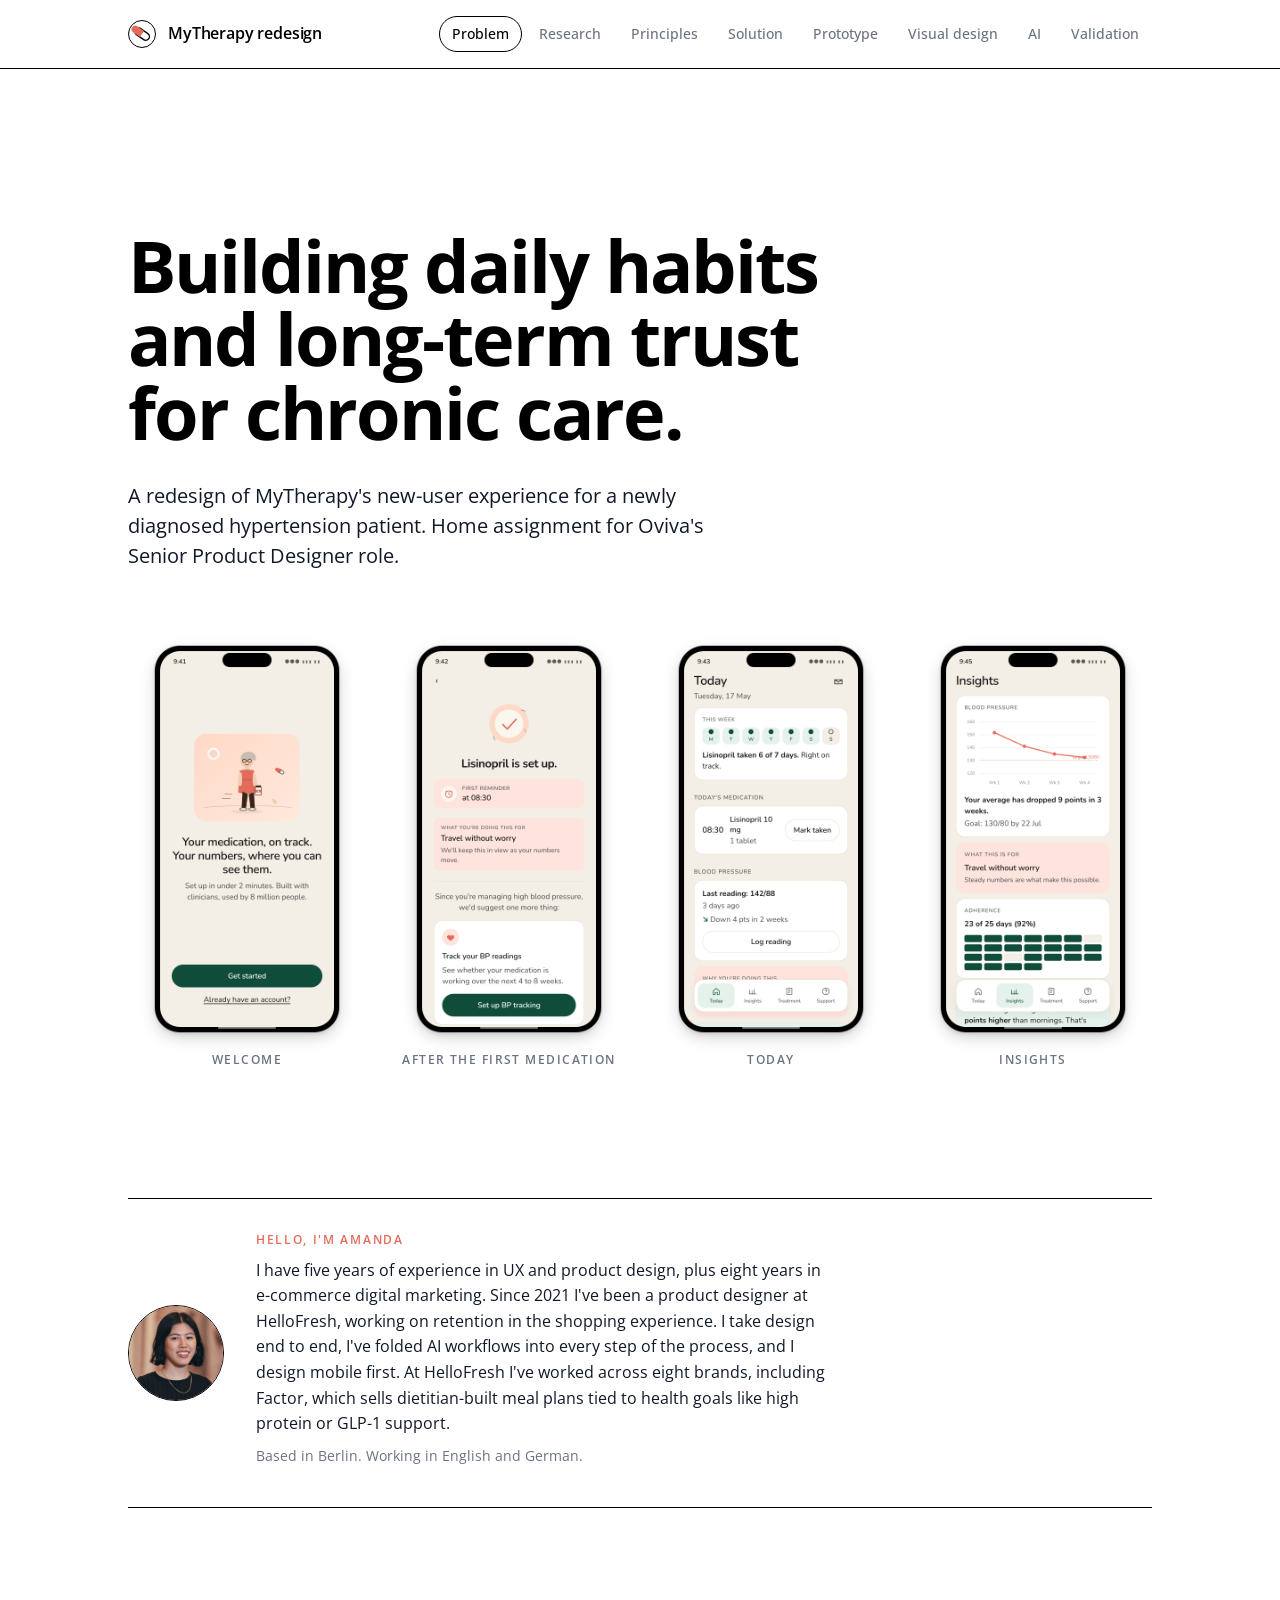
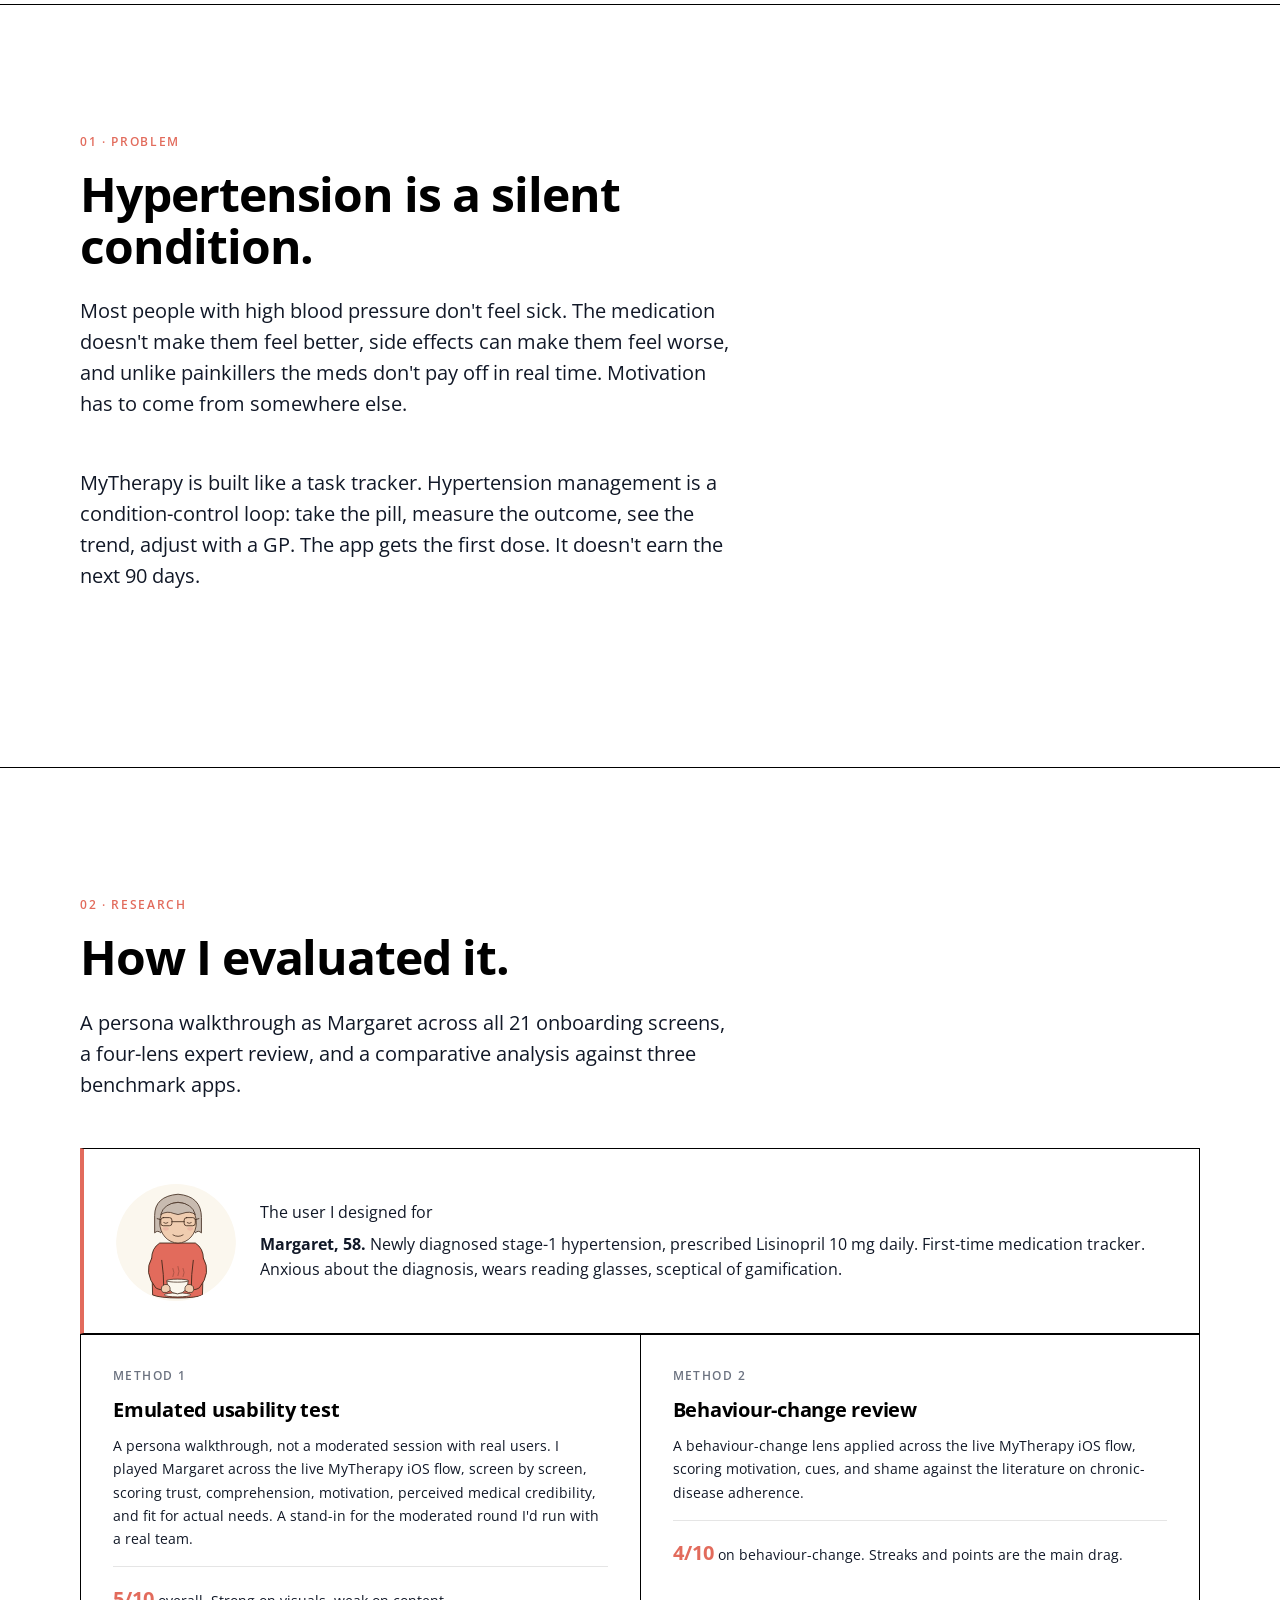
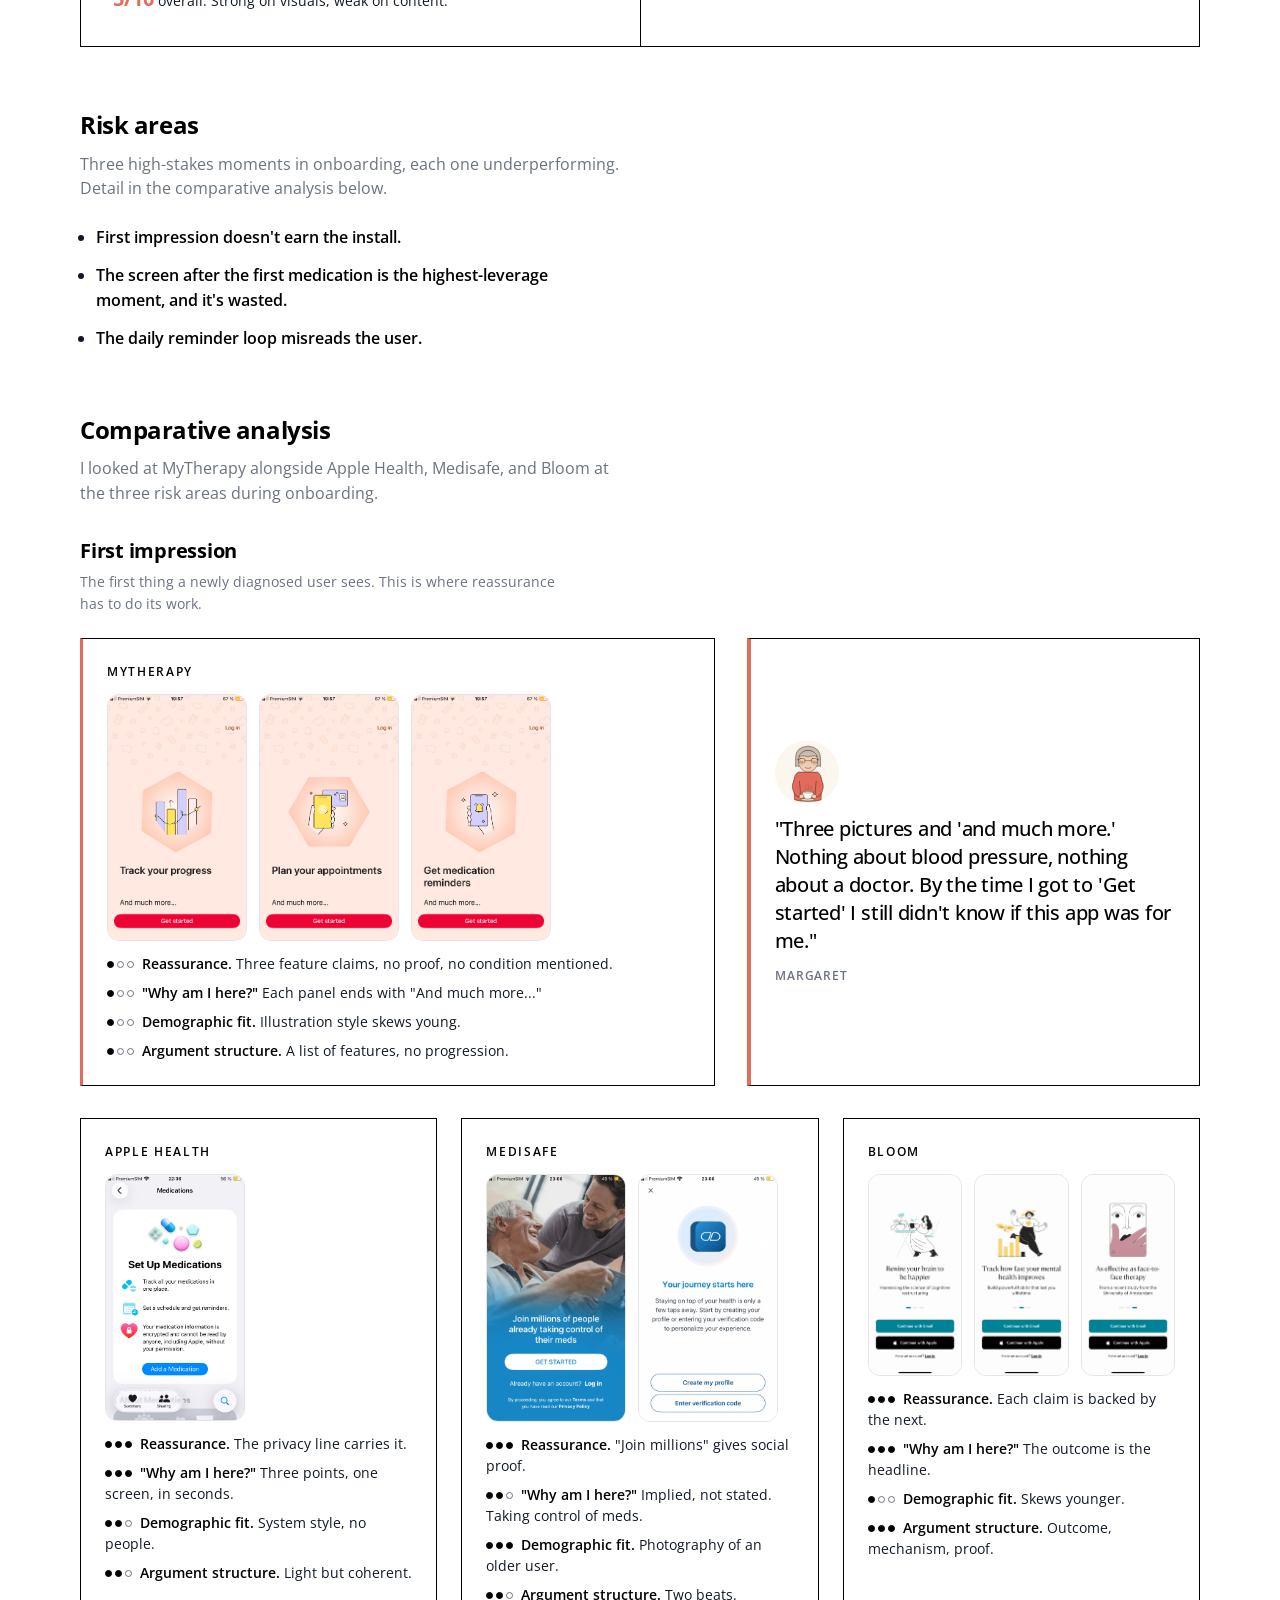
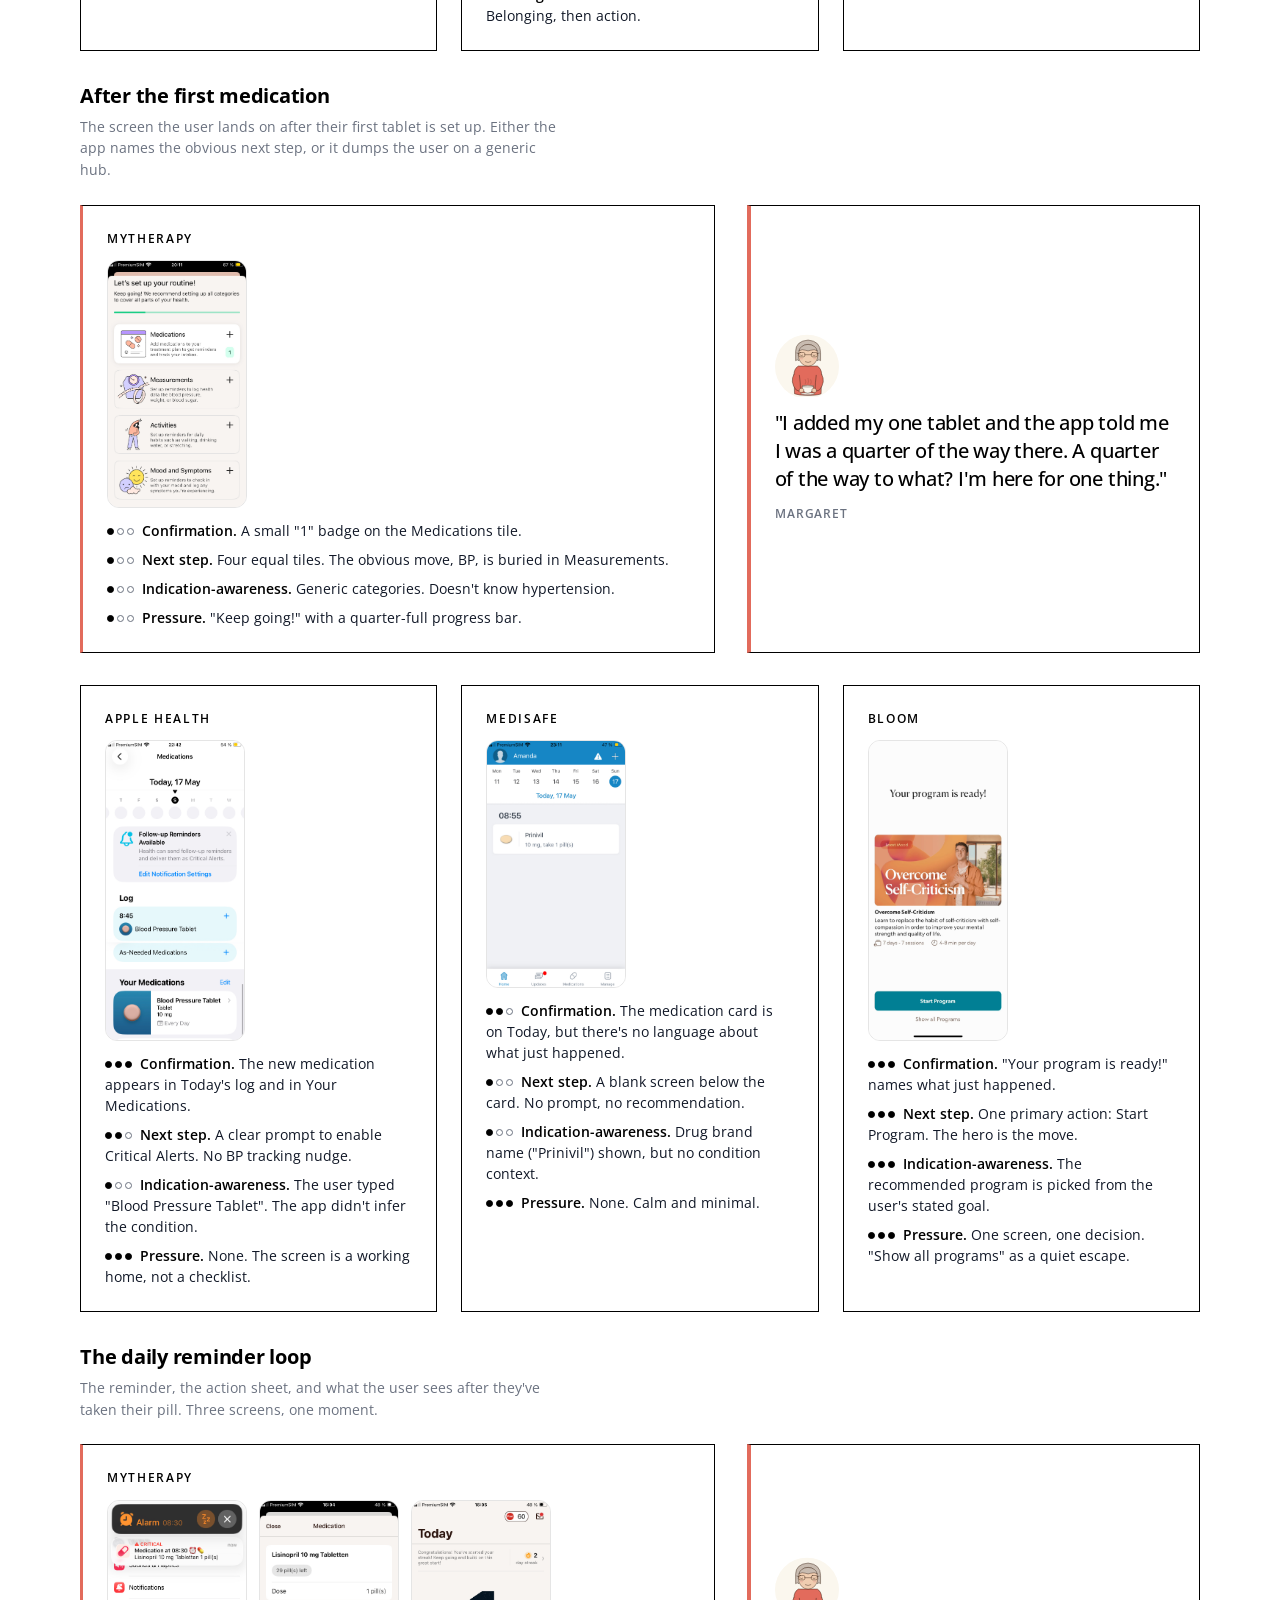
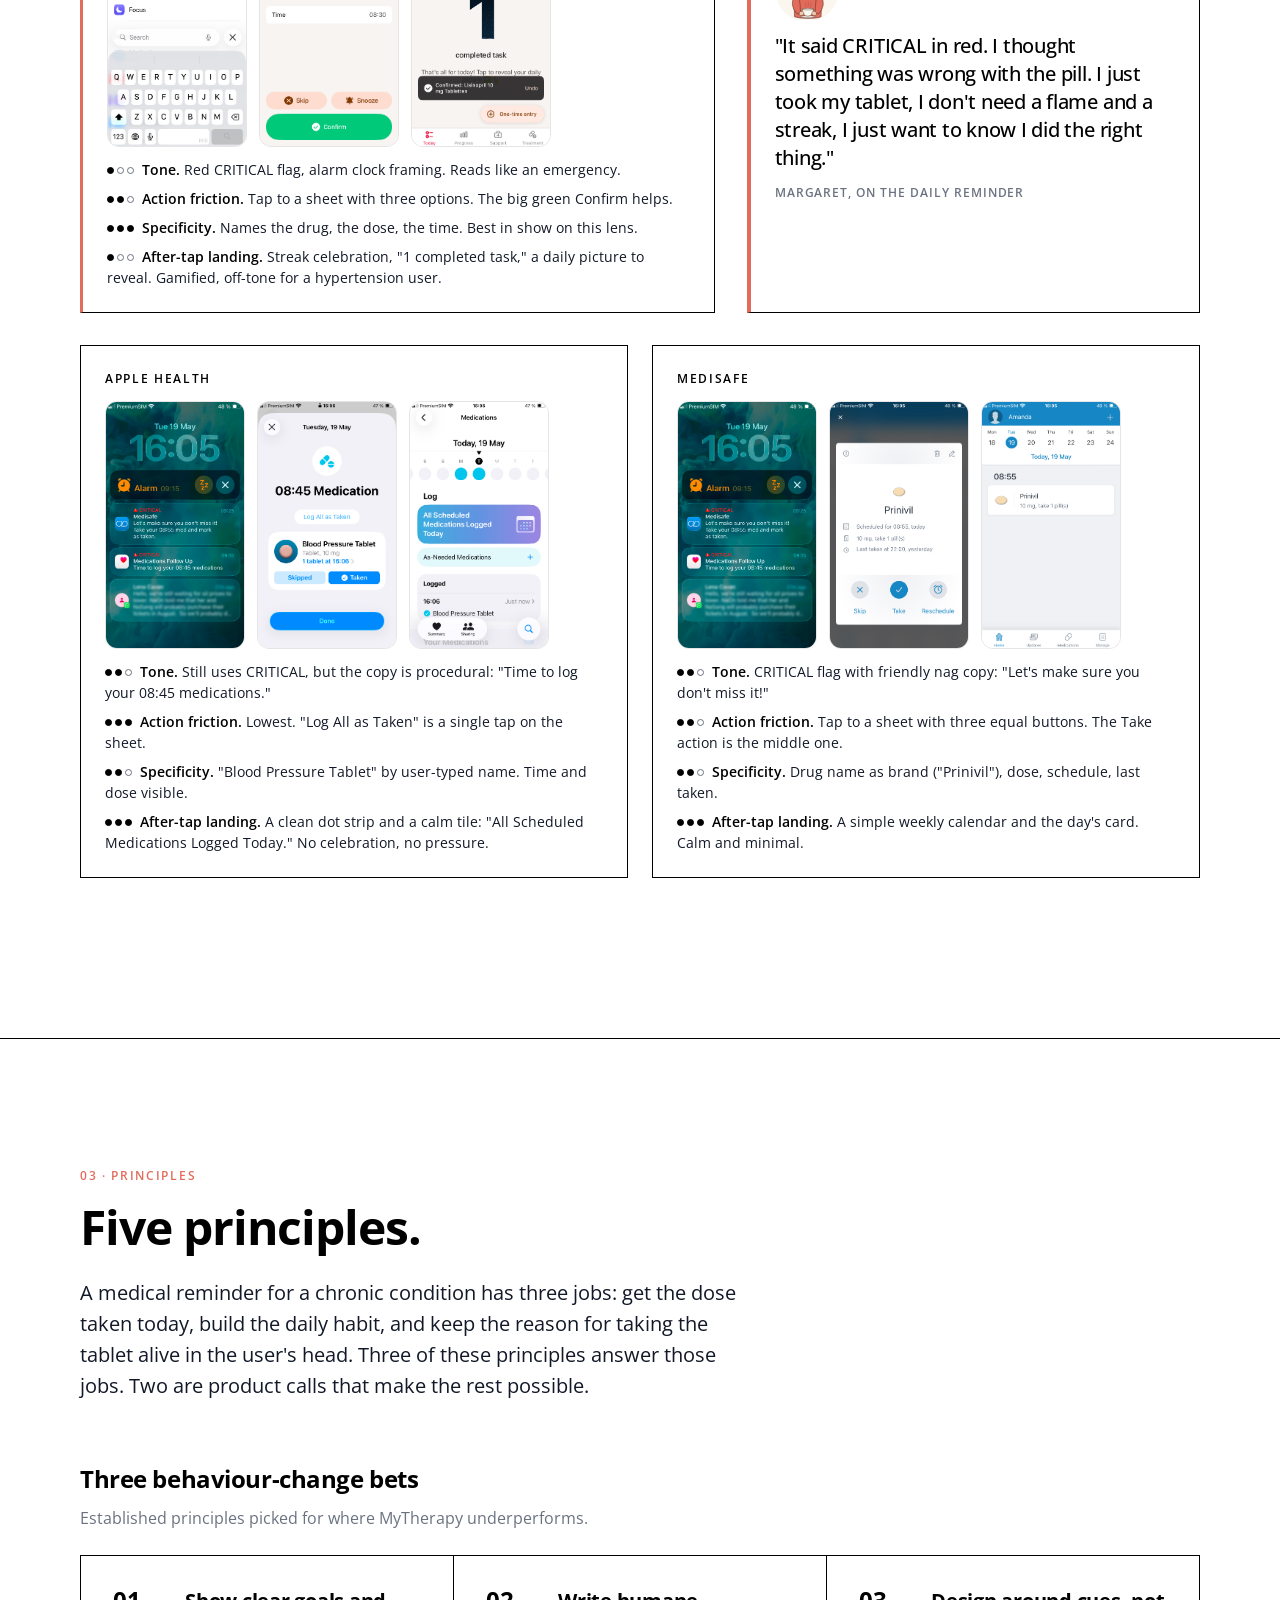
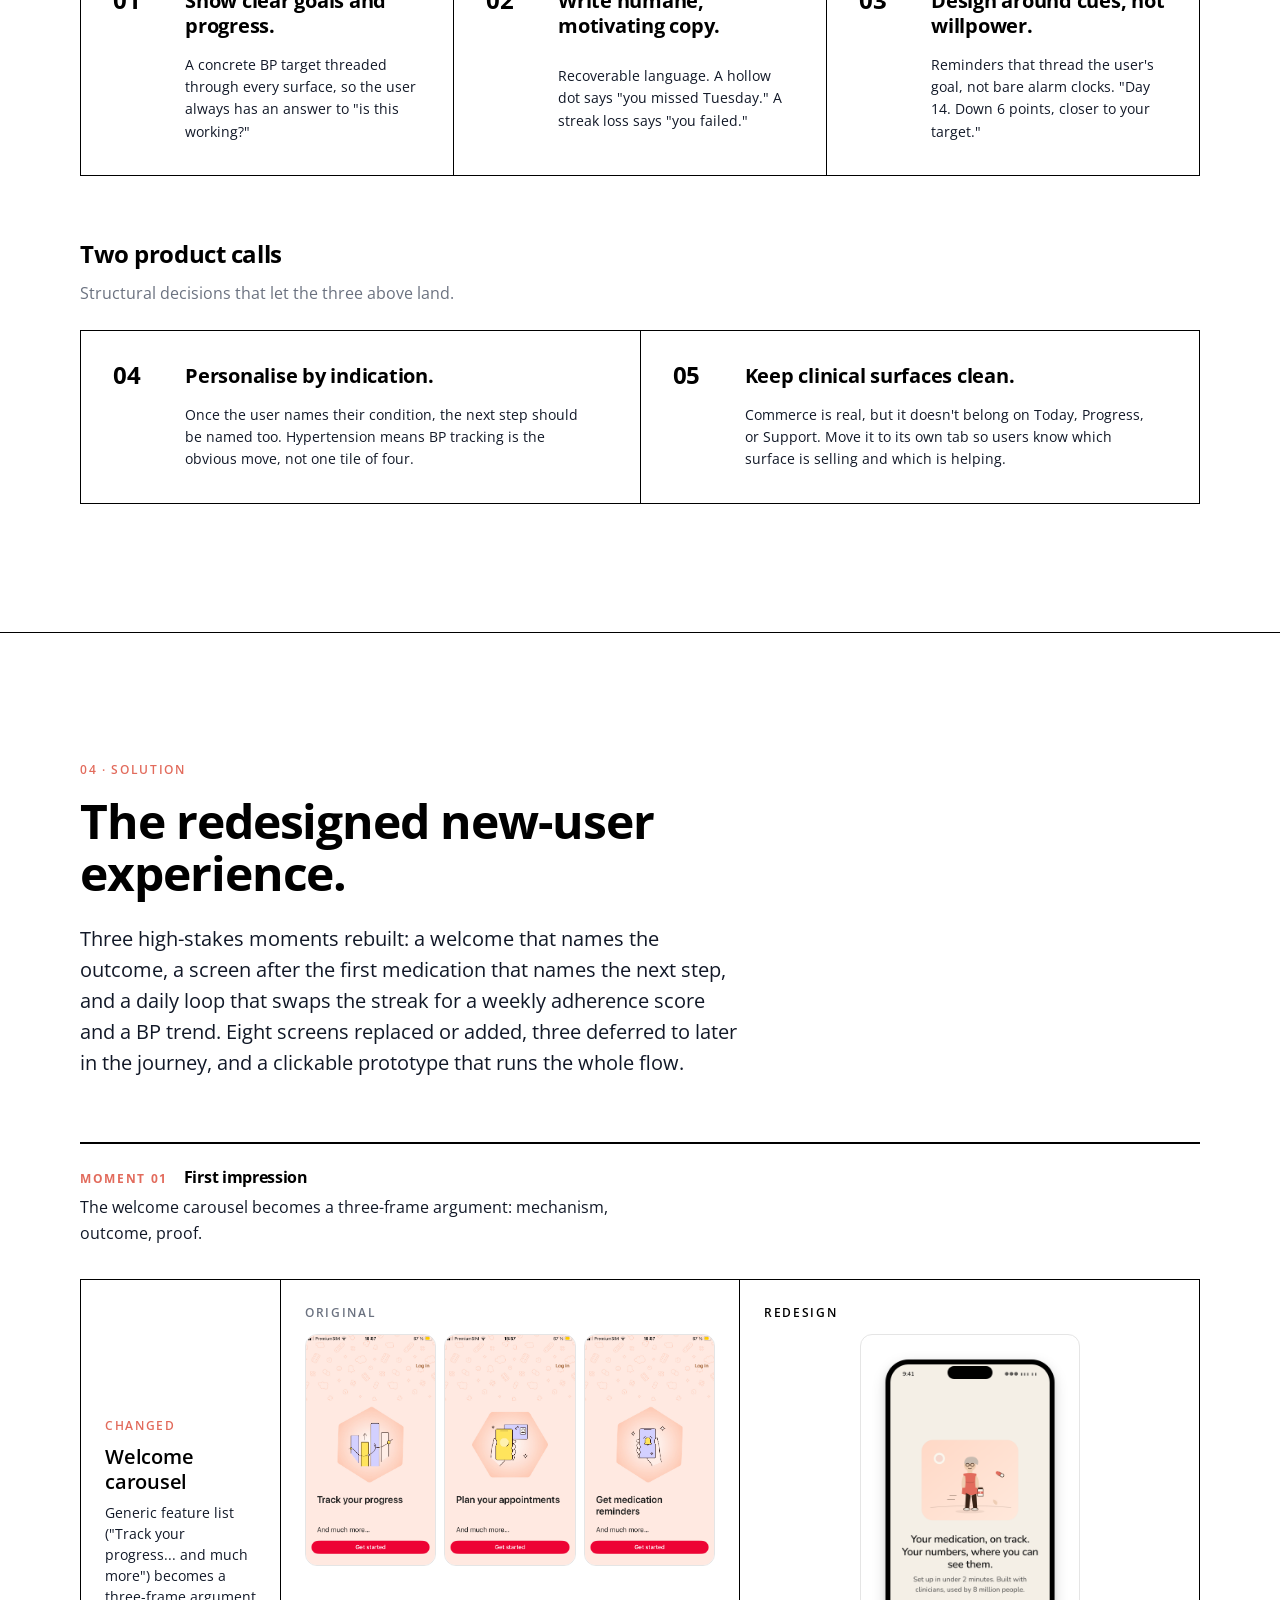
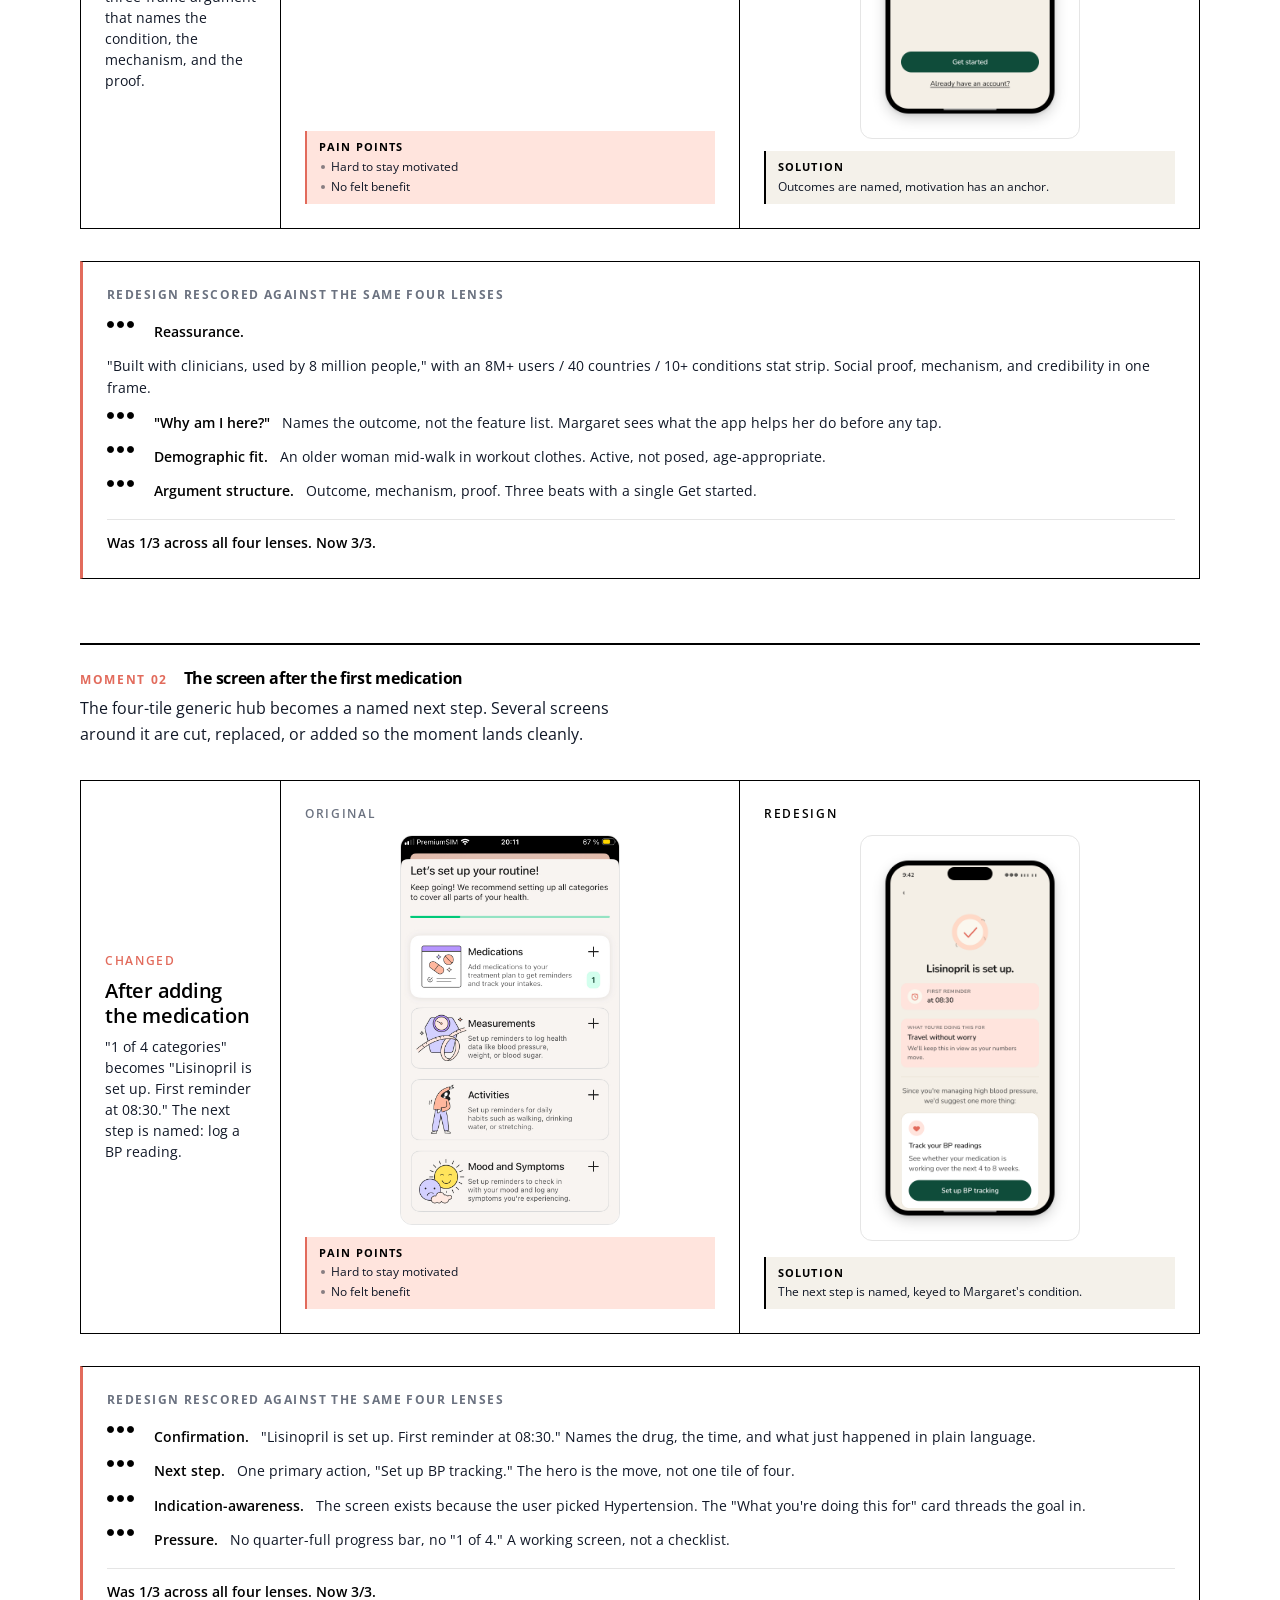
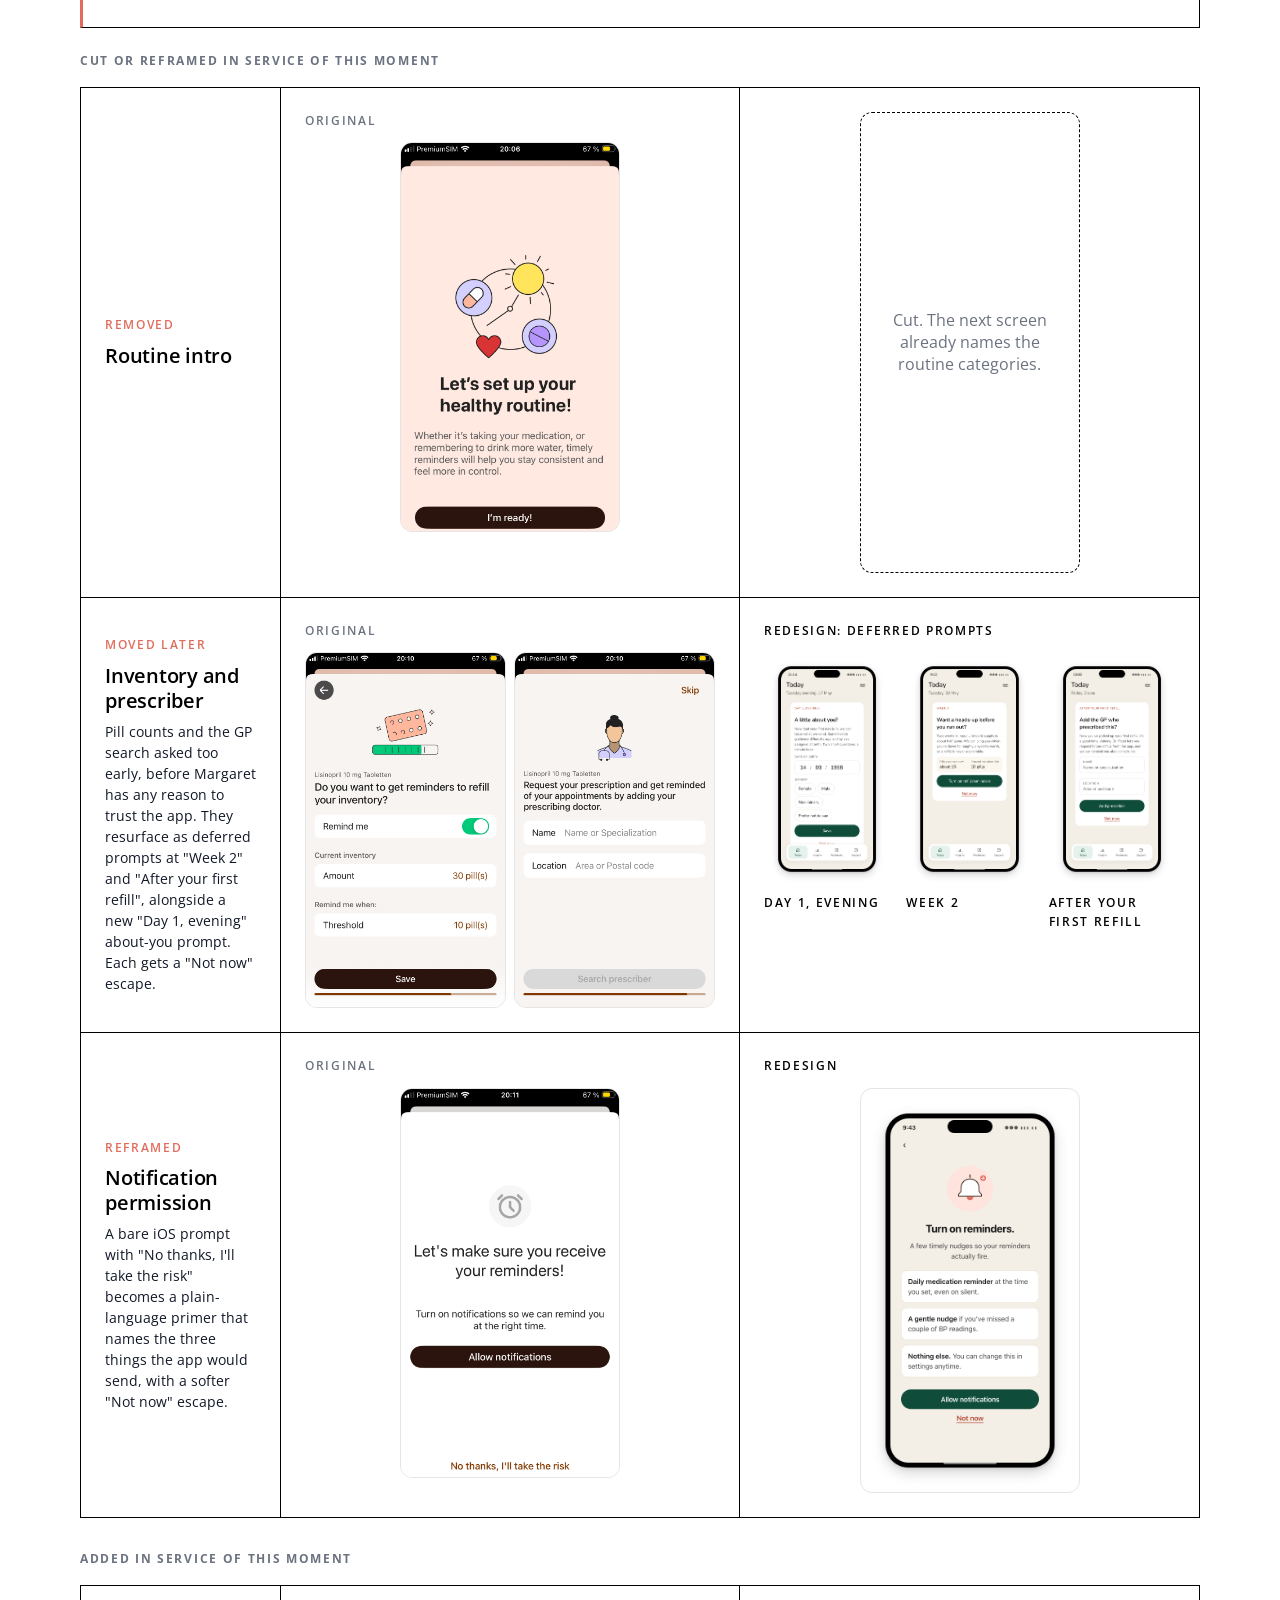
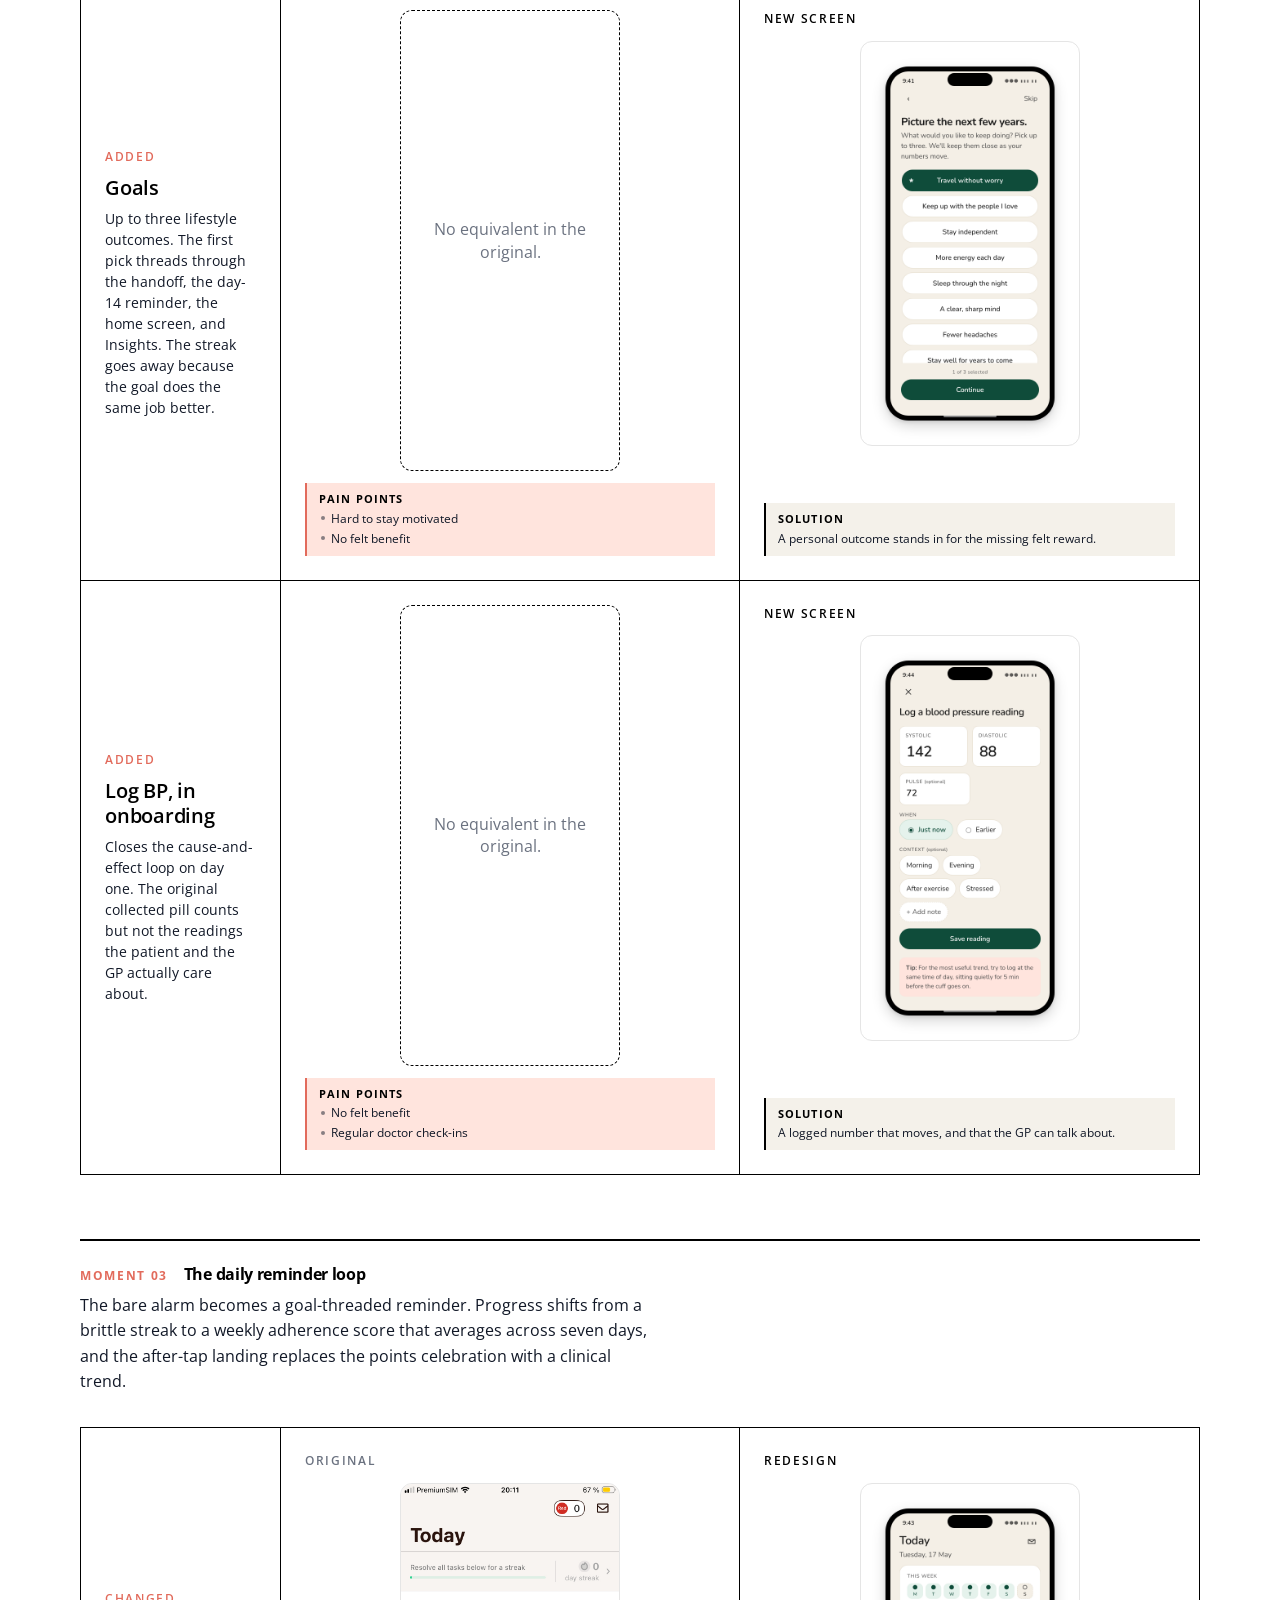
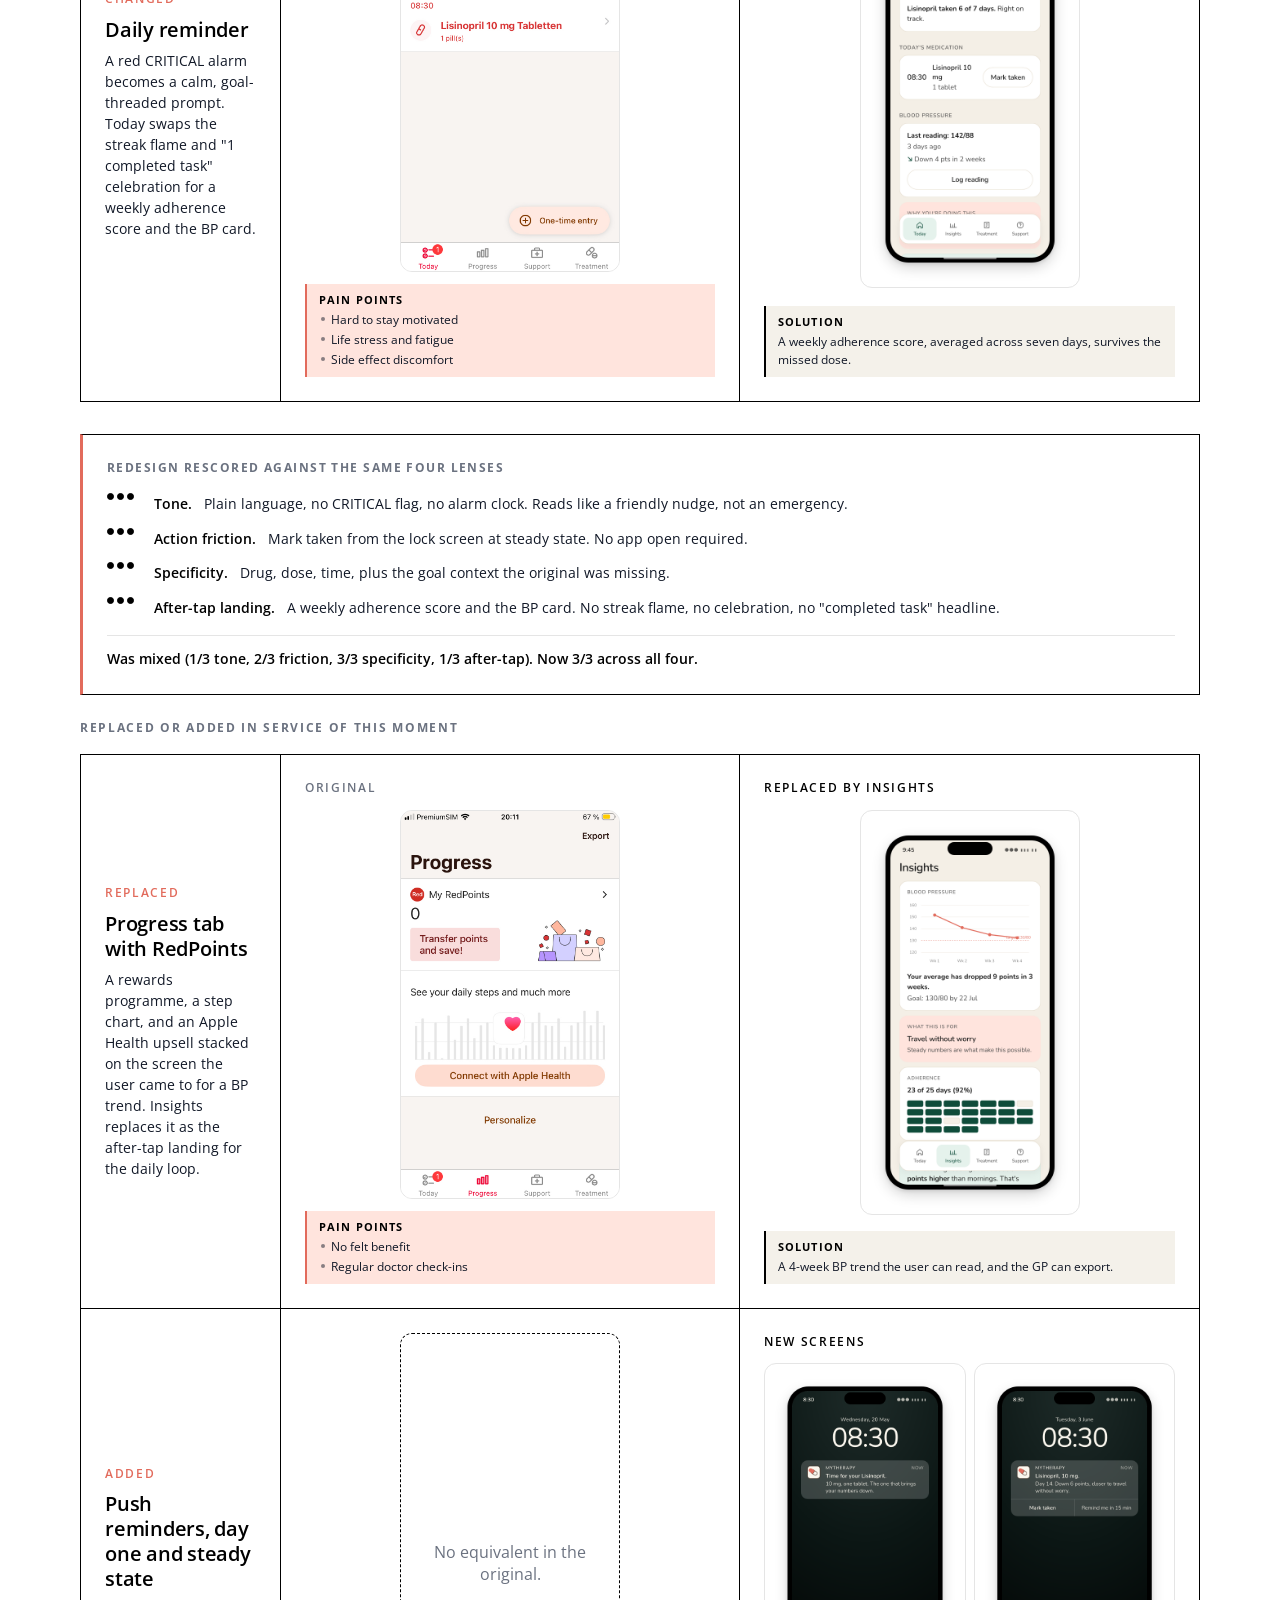
==== commit 539acb88: "Update MyTherapy case study content and styles" ====
--- a/projects/mytherapy-redesign/index.html
+++ b/projects/mytherapy-redesign/index.html
@@ -28,9 +28,9 @@
       <a href="#problem">Problem</a>
       <a href="#research">Research</a>
       <a href="#principles">Principles</a>
-      <a href="#design">Visual design</a>
       <a href="#solution">Solution</a>
       <a href="#prototype">Prototype</a>
+      <a href="#design">Visual design</a>
       <a href="#ai">AI</a>
       <a href="#validation">Validation</a>
     </nav>
@@ -73,7 +73,7 @@
       </div>
       <div class="about__body">
         <p class="about__eyebrow">Hello, I'm Amanda</p>
-        <p class="about__line">I spent nine years in e-commerce digital marketing across subscription, DTC, own brands, healthtech, fashion, and beauty before transitioning into UX. Since 2021 I've been a product designer at HelloFresh, where I work on retention in the shopping experience across 8 brands. I care about behaviour change, accessibility, and shipping things that hold up well after the launch announcement.</p>
+        <p class="about__line">I have five years of experience in UX and product design, plus eight years in e-commerce digital marketing. Since 2021 I've been a product designer at HelloFresh, working on retention in the shopping experience. I take design end to end, I've folded AI workflows into every step of the process, and I design mobile first. At HelloFresh I've worked across eight brands, including Factor, which sells dietitian-built meal plans tied to health goals like high protein or GLP-1 support.</p>
         <p class="about__line about__line--quiet">Based in Berlin. Working in English and German.</p>
       </div>
     </div>
@@ -86,21 +86,7 @@
       <h2 class="section__title">Hypertension is a silent condition.</h2>
       <p class="section__lede">Most people with high blood pressure don't feel sick. The medication doesn't make them feel better, side effects can make them feel worse, and unlike painkillers the meds don't pay off in real time. Motivation has to come from somewhere else.</p>
 
-      <h3 class="painlist__group-title">Where MyTherapy falls short</h3>
-      <div class="painlist">
-        <div class="painlist__row">
-          <p><strong>The outcome is invisible.</strong> The app counts pills. It doesn't count the BP numbers a patient and their GP actually care about.</p>
-        </div>
-        <div class="painlist__row">
-          <p><strong>The GP loop is missing.</strong> No goal, no follow-up date, no shareable summary. The reason most people install the app in the first place.</p>
-        </div>
-        <div class="painlist__row">
-          <p><strong>The streak is brittle.</strong> One missed dose breaks it. Literature on chronic-disease adherence is clear: streak loss produces shame, not better behaviour.</p>
-        </div>
-        <div class="painlist__row">
-          <p><strong>Trust leaks.</strong> RedPoints, sponsored content, pharmacy commerce on the Support tab. Each is defensible alone. Stacked, they undermine the medical credibility this user came for.</p>
-        </div>
-      </div>
+      <p class="section__lede">MyTherapy is built like a task tracker. Hypertension management is a condition-control loop: take the pill, measure the outcome, see the trend, adjust with a GP. The app gets the first dose. It doesn't earn the next 90 days.</p>
 
     </div>
   </section>
@@ -135,24 +121,16 @@
         </article>
       </div>
 
-      <h3 class="subsection__title">Three findings</h3>
-      <div class="findings">
-        <article class="finding">
-          <h4>The screen after the first medication is the highest-leverage in the app.</h4>
-          <p>Margaret picks Hypertension as the indication. The app drops her on a generic "1 of 4 categories" hub. The obvious next move (track BP) is buried as one of four equal tiles. This single screen change drives most of the redesign.</p>
-        </article>
-        <article class="finding">
-          <h4>Streaks and points are clinically risky for chronic conditions.</h4>
-          <p>An all-or-nothing streak silently incentivises double-dosing or delayed dosing. Both are explicit don'ts for Lisinopril.</p>
-        </article>
-        <article class="finding">
-          <h4>The outcome the user cares about is invisible.</h4>
-          <p>Margaret installed the app to manage her BP. The app counts pills. There's no BP card on Today, no trend chart on Progress, and no way to share with her GP. Day 30 has nothing to come back for.</p>
-        </article>
-      </div>
+      <h3 class="subsection__title">Risk areas</h3>
+      <p class="subsection__lede">Three high-stakes moments in onboarding, each one underperforming. Detail in the comparative analysis below.</p>
+      <ul class="card__list card__list--scope">
+        <li><strong>First impression doesn't earn the install.</strong></li>
+        <li><strong>The screen after the first medication is the highest-leverage moment, and it's wasted.</strong></li>
+        <li><strong>The daily reminder loop misreads the user.</strong></li>
+      </ul>
 
       <h3 class="subsection__title">Comparative analysis</h3>
-      <p class="subsection__lede">I looked at MyTherapy alongside Apple Health, Medisafe, and Bloom at three high-stakes moments in onboarding: the first impression, the screen after the first medication, and the daily reminder loop.</p>
+      <p class="subsection__lede">I looked at MyTherapy alongside Apple Health, Medisafe, and Bloom at the three risk areas during onboarding.</p>
 
       <h4 class="compare__title">First impression</h4>
       <p class="compare__lede">The first thing a newly diagnosed user sees. This is where reassurance has to do its work.</p>
@@ -350,61 +328,431 @@
       <p class="section__lede">A medical reminder for a chronic condition has three jobs: get the dose taken today, build the daily habit, and keep the reason for taking the tablet alive in the user's head. Three of these principles answer those jobs. Two are product calls that make the rest possible.</p>
 
       <h3 class="subsection__title">Three behaviour-change bets</h3>
-      <p class="subsection__lede">Three established design-for-behaviour-change principles, picked because they map directly to areas where the original MyTherapy underperforms.</p>
+      <p class="subsection__lede">Established principles picked for where MyTherapy underperforms.</p>
 
       <div class="principles principles--3">
         <article class="principle">
           <p class="principle__num">01</p>
           <h3 class="principle__title">Show clear goals and progress.</h3>
-          <ul class="principle__list">
-            <li>Concrete BP target (under 130 systolic), threaded through every surface.</li>
-            <li>Weekly dot strip, four-week trend chart, and Day-14 milestone screen all show movement against the goal.</li>
-          </ul>
-          <p class="principle__cite"><strong>Where MyTherapy falls short:</strong> counts pills, not BP. No target, no trend, no answer to "is this working?" Sources: Michie et al., <em>The Behaviour Change Wheel</em> (COM-B); Locke and Latham on goal salience.</p>
+          <p class="principle__body">A concrete BP target threaded through every surface, so the user always has an answer to "is this working?"</p>
         </article>
         <article class="principle">
           <p class="principle__num">02</p>
           <h3 class="principle__title">Write humane, motivating copy.</h3>
-          <ul class="principle__list">
-            <li>Avoid shaming. Normalise lapses.</li>
-            <li>Recoverable language: a hollow dot says "you missed Tuesday." A streak loss says "you failed."</li>
-          </ul>
-          <p class="principle__cite"><strong>Where MyTherapy falls short:</strong> streak counters and loss-framed prompts punish the bad week, when the user most needs to come back. Sources: Wohl et al. on the "what-the-hell effect"; Haynes et al., Cochrane review of adherence interventions.</p>
+          <p class="principle__body">Recoverable language. A hollow dot says "you missed Tuesday." A streak loss says "you failed."</p>
         </article>
         <article class="principle">
           <p class="principle__num">03</p>
           <h3 class="principle__title">Design around cues, not willpower.</h3>
-          <ul class="principle__list">
-            <li>Contextual reminders that thread the user's goal, not bare alarm clocks.</li>
-            <li>Day one: "The one that brings your numbers down."</li>
-            <li>Steady state: "Day 14. Down 6 points, closer to your target."</li>
-          </ul>
-          <p class="principle__cite"><strong>Where MyTherapy falls short:</strong> alarm-clock copy with no goal context. The prompt fades into background noise by week three. Sources: WHO, <em>Adherence to Long-Term Therapies</em> (2003); NICE NG76, <em>Medicines adherence</em>.</p>
+          <p class="principle__body">Reminders that thread the user's goal, not bare alarm clocks. "Day 14. Down 6 points, closer to your target."</p>
         </article>
       </div>
 
       <h3 class="subsection__title">Two product calls</h3>
-      <p class="subsection__lede">Not behaviour-change theory, but the structural decisions that let the three above land.</p>
+      <p class="subsection__lede">Structural decisions that let the three above land.</p>
 
       <div class="principles">
         <article class="principle">
           <p class="principle__num">04</p>
           <h3 class="principle__title">Personalise by indication.</h3>
-          <p class="principle__body">Once the user names their condition, the next step should be named too. Hypertension means BP tracking is the obvious next move, not one tile of four. Personalisation by indication is what makes "make the outcome visible" possible: you can't centre a trend the user never started logging.</p>
+          <p class="principle__body">Once the user names their condition, the next step should be named too. Hypertension means BP tracking is the obvious move, not one tile of four.</p>
         </article>
         <article class="principle">
           <p class="principle__num">05</p>
           <h3 class="principle__title">Keep clinical surfaces clean.</h3>
-          <p class="principle__body">Commerce is real, but it doesn't belong on Today, Progress, or Support. Move it to its own clearly named tab so users know which surface is selling and which is helping. Trust is the substrate every other principle is built on; a cluttered clinical surface erodes it faster than any single feature can rebuild it.</p>
-        </article>
-      </div>
+          <p class="principle__body">Commerce is real, but it doesn't belong on Today, Progress, or Support. Move it to its own tab so users know which surface is selling and which is helping.</p>
+        </article>
+      </div>
+    </div>
+  </section>
+
+  <!-- ============== SOLUTION + PROTOTYPE ============== -->
+  <section id="solution" class="band">
+    <div class="band__inner">
+      <p class="section__eyebrow">04 · Solution</p>
+      <h2 class="section__title">The redesigned new-user experience.</h2>
+      <p class="section__lede">Three high-stakes moments rebuilt: a welcome that names the outcome, a screen after the first medication that names the next step, and a daily loop that swaps the streak for a weekly adherence score and a BP trend. Eight screens replaced or added, three deferred to later in the journey, and a clickable prototype that runs the whole flow.</p>
+
+      <!-- ============== MOMENT 01 ============== -->
+      <h4 class="moment-heading"><span class="moment-heading__num">Moment 01</span> First impression</h4>
+      <p class="moment-subheading">The welcome carousel becomes a three-frame argument: mechanism, outcome, proof.</p>
+
+      <div class="changeset">
+        <div class="changeset__row">
+          <div class="changeset__label">
+            <p class="changeset__moment">Changed</p>
+            <p class="changeset__title">Welcome carousel</p>
+            <p class="changeset__note">Generic feature list ("Track your progress... and much more") becomes a three-frame argument that names the condition, the mechanism, and the proof.</p>
+          </div>
+          <div class="changeset__cell changeset__cell--before">
+            <span class="changeset__cell-label">Original</span>
+            <div class="changeset__shots">
+              <img src="images/welcome/mytherapy-1.png" alt="Original MyTherapy welcome carousel frame 1: 'Track your progress' with a phone-and-chart illustration and 'And much more...' caption." />
+              <img src="images/welcome/mytherapy-2.png" alt="Original MyTherapy welcome carousel frame 2: 'Plan your appointments' with a phone-and-card illustration and 'And much more...' caption." />
+              <img src="images/welcome/mytherapy-3.png" alt="Original MyTherapy welcome carousel frame 3: 'Get medication reminders' with a phone-and-bell illustration and 'And much more...' caption." />
+            </div>
+            <div class="changeset__caption changeset__caption--pain"><strong>Pain points</strong><ul class="changeset__caption-list"><li>Hard to stay motivated</li><li>No felt benefit</li></ul></div>
+          </div>
+          <div class="changeset__cell changeset__cell--after">
+            <span class="changeset__cell-label">Redesign</span>
+            <img src="images/hero/01-welcome.png" alt="Redesigned welcome screen, naming the medication's mechanism and tying it to a measurable outcome." />
+            <p class="changeset__caption changeset__caption--solution"><strong>Solution</strong>Outcomes are named, motivation has an anchor.</p>
+          </div>
+        </div>
+      </div>
+
+      <div class="rescore">
+        <p class="rescore__eyebrow">Redesign rescored against the same four lenses</p>
+        <ul class="rescore__lenses">
+          <li><span class="score score--3" aria-label="3 out of 3"><span class="score__dot score__dot--on"></span><span class="score__dot score__dot--on"></span><span class="score__dot score__dot--on"></span></span><strong>Reassurance.</strong> "Built with clinicians, used by 8 million people," with an 8M+ users / 40 countries / 10+ conditions stat strip. Social proof, mechanism, and credibility in one frame.</li>
+          <li><span class="score score--3" aria-label="3 out of 3"><span class="score__dot score__dot--on"></span><span class="score__dot score__dot--on"></span><span class="score__dot score__dot--on"></span></span><strong>"Why am I here?"</strong> Names the outcome, not the feature list. Margaret sees what the app helps her do before any tap.</li>
+          <li><span class="score score--3" aria-label="3 out of 3"><span class="score__dot score__dot--on"></span><span class="score__dot score__dot--on"></span><span class="score__dot score__dot--on"></span></span><strong>Demographic fit.</strong> An older woman mid-walk in workout clothes. Active, not posed, age-appropriate.</li>
+          <li><span class="score score--3" aria-label="3 out of 3"><span class="score__dot score__dot--on"></span><span class="score__dot score__dot--on"></span><span class="score__dot score__dot--on"></span></span><strong>Argument structure.</strong> Outcome, mechanism, proof. Three beats with a single Get started.</li>
+        </ul>
+        <p class="rescore__delta">Was 1/3 across all four lenses. Now 3/3.</p>
+      </div>
+
+      <!-- ============== MOMENT 02 ============== -->
+      <h4 class="moment-heading"><span class="moment-heading__num">Moment 02</span> The screen after the first medication</h4>
+      <p class="moment-subheading">The four-tile generic hub becomes a named next step. Several screens around it are cut, replaced, or added so the moment lands cleanly.</p>
+
+      <div class="changeset">
+        <div class="changeset__row">
+          <div class="changeset__label">
+            <p class="changeset__moment">Changed</p>
+            <p class="changeset__title">After adding the medication</p>
+            <p class="changeset__note">"1 of 4 categories" becomes "Lisinopril is set up. First reminder at 08:30." The next step is named: log a BP reading.</p>
+          </div>
+          <div class="changeset__cell changeset__cell--before">
+            <span class="changeset__cell-label">Original</span>
+            <img src="images/handoff/mytherapy-1.png" alt="Original MyTherapy handoff screen, showing four generic category tiles after the first medication is added." />
+            <div class="changeset__caption changeset__caption--pain"><strong>Pain points</strong><ul class="changeset__caption-list"><li>Hard to stay motivated</li><li>No felt benefit</li></ul></div>
+          </div>
+          <div class="changeset__cell changeset__cell--after">
+            <span class="changeset__cell-label">Redesign</span>
+            <img src="images/hero/02-handoff.png" alt="Redesigned handoff screen, naming BP tracking as the obvious next step for a hypertension user." />
+            <p class="changeset__caption changeset__caption--solution"><strong>Solution</strong>The next step is named, keyed to Margaret's condition.</p>
+          </div>
+        </div>
+      </div>
+
+      <div class="rescore">
+        <p class="rescore__eyebrow">Redesign rescored against the same four lenses</p>
+        <ul class="rescore__lenses">
+          <li><span class="score score--3" aria-label="3 out of 3"><span class="score__dot score__dot--on"></span><span class="score__dot score__dot--on"></span><span class="score__dot score__dot--on"></span></span><strong>Confirmation.</strong> "Lisinopril is set up. First reminder at 08:30." Names the drug, the time, and what just happened in plain language.</li>
+          <li><span class="score score--3" aria-label="3 out of 3"><span class="score__dot score__dot--on"></span><span class="score__dot score__dot--on"></span><span class="score__dot score__dot--on"></span></span><strong>Next step.</strong> One primary action, "Set up BP tracking." The hero is the move, not one tile of four.</li>
+          <li><span class="score score--3" aria-label="3 out of 3"><span class="score__dot score__dot--on"></span><span class="score__dot score__dot--on"></span><span class="score__dot score__dot--on"></span></span><strong>Indication-awareness.</strong> The screen exists because the user picked Hypertension. The "What you're doing this for" card threads the goal in.</li>
+          <li><span class="score score--3" aria-label="3 out of 3"><span class="score__dot score__dot--on"></span><span class="score__dot score__dot--on"></span><span class="score__dot score__dot--on"></span></span><strong>Pressure.</strong> No quarter-full progress bar, no "1 of 4." A working screen, not a checklist.</li>
+        </ul>
+        <p class="rescore__delta">Was 1/3 across all four lenses. Now 3/3.</p>
+      </div>
+
+      <h5 class="moment-subheading-group">Cut or reframed in service of this moment</h5>
+
+      <div class="changeset">
+        <div class="changeset__row">
+          <div class="changeset__label">
+            <p class="changeset__moment">Removed</p>
+            <p class="changeset__title">Routine intro</p>
+          </div>
+          <div class="changeset__cell changeset__cell--before">
+            <span class="changeset__cell-label">Original</span>
+            <img src="images/changes/orig-routine-intro.png" alt="Original MyTherapy routine intro interstitial titled 'Let's set up your healthy routine!' with a sun, clock, heart, and pill illustration and an 'I'm ready!' button." />
+          </div>
+          <div class="changeset__cell">
+            <div class="changeset__empty">Cut. The next screen already names the routine categories.</div>
+          </div>
+        </div>
+        <div class="changeset__row">
+          <div class="changeset__label">
+            <p class="changeset__moment">Moved later</p>
+            <p class="changeset__title">Inventory and prescriber</p>
+            <p class="changeset__note">Pill counts and the GP search asked too early, before Margaret has any reason to trust the app. They resurface as deferred prompts at "Week 2" and "After your first refill", alongside a new "Day 1, evening" about-you prompt. Each gets a "Not now" escape.</p>
+          </div>
+          <div class="changeset__cell changeset__cell--before">
+            <span class="changeset__cell-label">Original</span>
+            <div class="changeset__shots">
+              <img src="images/changes/orig-inventory.png" alt="Original MyTherapy inventory screen asking 'Do you want to get reminders to refill your inventory?' with a pill blister illustration, a Remind me toggle on, current inventory of 30 pills, and a threshold of 10 pills." />
+              <img src="images/changes/orig-prescriber.png" alt="Original MyTherapy prescriber screen with a doctor avatar, copy asking the user to request prescriptions and appointment reminders, and Name and Location fields with a Search prescriber button." />
+            </div>
+          </div>
+          <div class="changeset__cell changeset__cell--after">
+            <span class="changeset__cell-label">Redesign: deferred prompts</span>
+            <div class="changeset__prompts">
+              <figure class="changeset__prompt">
+                <img src="images/changes/deferred-about.png" alt="Redesigned deferred About you prompt with a 'Day 1, evening' eyebrow, two short demographic questions, and a 'Not now' escape." />
+                <figcaption>Day 1, evening</figcaption>
+              </figure>
+              <figure class="changeset__prompt">
+                <img src="images/changes/deferred-inventory.png" alt="Redesigned deferred refill reminders prompt with a 'Week 2' eyebrow, sensible pre-filled values for current pill count and threshold, and a 'Not now' escape." />
+                <figcaption>Week 2</figcaption>
+              </figure>
+              <figure class="changeset__prompt">
+                <img src="images/changes/deferred-prescriber.png" alt="Redesigned deferred prescriber prompt with an 'After your first refill' eyebrow, a doctor name and location field, and a 'Not now' escape." />
+                <figcaption>After your first refill</figcaption>
+              </figure>
+            </div>
+          </div>
+        </div>
+        <div class="changeset__row">
+          <div class="changeset__label">
+            <p class="changeset__moment">Reframed</p>
+            <p class="changeset__title">Notification permission</p>
+            <p class="changeset__note">A bare iOS prompt with "No thanks, I'll take the risk" becomes a plain-language primer that names the three things the app would send, with a softer "Not now" escape.</p>
+          </div>
+          <div class="changeset__cell changeset__cell--before">
+            <span class="changeset__cell-label">Original</span>
+            <img src="images/changes/orig-notify.png" alt="Original MyTherapy notification screen titled 'Let's make sure you receive your reminders!' with an alarm clock icon, a primary 'Allow notifications' button, and a 'No thanks, I'll take the risk' link at the bottom." />
+          </div>
+          <div class="changeset__cell changeset__cell--after">
+            <span class="changeset__cell-label">Redesign</span>
+            <img src="images/changes/notification-permission.png" alt="Redesigned notification primer naming the three things the app would notify about: a daily medication reminder, a gentle nudge for missed BP readings, and nothing else. A primary Allow button and a secondary Not now button." />
+          </div>
+        </div>
+      </div>
+
+      <h5 class="moment-subheading-group">Added in service of this moment</h5>
+
+      <div class="changeset">
+        <div class="changeset__row">
+          <div class="changeset__label">
+            <p class="changeset__moment">Added</p>
+            <p class="changeset__title">Goals</p>
+            <p class="changeset__note">Up to three lifestyle outcomes. The first pick threads through the handoff, the day-14 reminder, the home screen, and Insights. The streak goes away because the goal does the same job better.</p>
+          </div>
+          <div class="changeset__cell">
+            <div class="changeset__empty">No equivalent in the original.</div>
+            <div class="changeset__caption changeset__caption--pain"><strong>Pain points</strong><ul class="changeset__caption-list"><li>Hard to stay motivated</li><li>No felt benefit</li></ul></div>
+          </div>
+          <div class="changeset__cell changeset__cell--after">
+            <span class="changeset__cell-label">New screen</span>
+            <img src="images/changes/goals.png" alt="Redesigned Goals screen asking the user to pick up to three lifestyle outcomes, with options like 'Travel without worry' and 'Keep up with the people I love'." />
+            <p class="changeset__caption changeset__caption--solution"><strong>Solution</strong>A personal outcome stands in for the missing felt reward.</p>
+          </div>
+        </div>
+        <div class="changeset__row">
+          <div class="changeset__label">
+            <p class="changeset__moment">Added</p>
+            <p class="changeset__title">Log BP, in onboarding</p>
+            <p class="changeset__note">Closes the cause-and-effect loop on day one. The original collected pill counts but not the readings the patient and the GP actually care about.</p>
+          </div>
+          <div class="changeset__cell">
+            <div class="changeset__empty">No equivalent in the original.</div>
+            <div class="changeset__caption changeset__caption--pain"><strong>Pain points</strong><ul class="changeset__caption-list"><li>No felt benefit</li><li>Regular doctor check-ins</li></ul></div>
+          </div>
+          <div class="changeset__cell changeset__cell--after">
+            <span class="changeset__cell-label">New screen</span>
+            <img src="images/changes/log-bp.png" alt="Redesigned log BP screen with two large fields for systolic and diastolic, optional pulse and context tags, and a tip about sitting quietly before the cuff goes on." />
+            <p class="changeset__caption changeset__caption--solution"><strong>Solution</strong>A logged number that moves, and that the GP can talk about.</p>
+          </div>
+        </div>
+      </div>
+
+      <!-- ============== MOMENT 03 ============== -->
+      <h4 class="moment-heading"><span class="moment-heading__num">Moment 03</span> The daily reminder loop</h4>
+      <p class="moment-subheading">The bare alarm becomes a goal-threaded reminder. Progress shifts from a brittle streak to a weekly adherence score that averages across seven days, and the after-tap landing replaces the points celebration with a clinical trend.</p>
+
+      <div class="changeset">
+        <div class="changeset__row">
+          <div class="changeset__label">
+            <p class="changeset__moment">Changed</p>
+            <p class="changeset__title">Daily reminder</p>
+            <p class="changeset__note">A red CRITICAL alarm becomes a calm, goal-threaded prompt. Today swaps the streak flame and "1 completed task" celebration for a weekly adherence score and the BP card.</p>
+          </div>
+          <div class="changeset__cell changeset__cell--before">
+            <span class="changeset__cell-label">Original</span>
+            <img src="images/notifications/mytherapy-today-original.png" alt="Original MyTherapy Today screen with a 'Resolve all tasks below for a streak' progress bar, a 0 day streak, an 08:30 Lisinopril 10 mg Tabletten task, and a One-time entry button. A red RedPoints chip with a count of 0 sits at the top." />
+            <div class="changeset__caption changeset__caption--pain"><strong>Pain points</strong><ul class="changeset__caption-list"><li>Hard to stay motivated</li><li>Life stress and fatigue</li><li>Side effect discomfort</li></ul></div>
+          </div>
+          <div class="changeset__cell changeset__cell--after">
+            <span class="changeset__cell-label">Redesign</span>
+            <img src="images/hero/03-today.png" alt="Redesigned Today screen and reminder, threading the user's stated goal through the daily prompt." />
+            <p class="changeset__caption changeset__caption--solution"><strong>Solution</strong>A weekly adherence score, averaged across seven days, survives the missed dose.</p>
+          </div>
+        </div>
+      </div>
+
+      <div class="rescore">
+        <p class="rescore__eyebrow">Redesign rescored against the same four lenses</p>
+        <ul class="rescore__lenses">
+          <li><span class="score score--3" aria-label="3 out of 3"><span class="score__dot score__dot--on"></span><span class="score__dot score__dot--on"></span><span class="score__dot score__dot--on"></span></span><strong>Tone.</strong> Plain language, no CRITICAL flag, no alarm clock. Reads like a friendly nudge, not an emergency.</li>
+          <li><span class="score score--3" aria-label="3 out of 3"><span class="score__dot score__dot--on"></span><span class="score__dot score__dot--on"></span><span class="score__dot score__dot--on"></span></span><strong>Action friction.</strong> Mark taken from the lock screen at steady state. No app open required.</li>
+          <li><span class="score score--3" aria-label="3 out of 3"><span class="score__dot score__dot--on"></span><span class="score__dot score__dot--on"></span><span class="score__dot score__dot--on"></span></span><strong>Specificity.</strong> Drug, dose, time, plus the goal context the original was missing.</li>
+          <li><span class="score score--3" aria-label="3 out of 3"><span class="score__dot score__dot--on"></span><span class="score__dot score__dot--on"></span><span class="score__dot score__dot--on"></span></span><strong>After-tap landing.</strong> A weekly adherence score and the BP card. No streak flame, no celebration, no "completed task" headline.</li>
+        </ul>
+        <p class="rescore__delta">Was mixed (1/3 tone, 2/3 friction, 3/3 specificity, 1/3 after-tap). Now 3/3 across all four.</p>
+      </div>
+
+      <h5 class="moment-subheading-group">Replaced or added in service of this moment</h5>
+
+      <div class="changeset">
+        <div class="changeset__row">
+          <div class="changeset__label">
+            <p class="changeset__moment">Replaced</p>
+            <p class="changeset__title">Progress tab with RedPoints</p>
+            <p class="changeset__note">A rewards programme, a step chart, and an Apple Health upsell stacked on the screen the user came to for a BP trend. Insights replaces it as the after-tap landing for the daily loop.</p>
+          </div>
+          <div class="changeset__cell changeset__cell--before">
+            <span class="changeset__cell-label">Original</span>
+            <img src="images/changes/orig-progress-tab.png" alt="Original MyTherapy Progress tab showing a My RedPoints zero-point summary with a 'Transfer points and save!' badge, a daily steps bar chart, a 'Connect with Apple Health' button, and a Personalize link." />
+            <div class="changeset__caption changeset__caption--pain"><strong>Pain points</strong><ul class="changeset__caption-list"><li>No felt benefit</li><li>Regular doctor check-ins</li></ul></div>
+          </div>
+          <div class="changeset__cell changeset__cell--after">
+            <span class="changeset__cell-label">Replaced by Insights</span>
+            <img src="images/hero/04-insights.png" alt="Redesigned Insights screen showing a four-week BP trend chart heading toward a 130/80 target line, a plain-language summary, a goal reminder card, and an adherence calendar." />
+            <p class="changeset__caption changeset__caption--solution"><strong>Solution</strong>A 4-week BP trend the user can read, and the GP can export.</p>
+          </div>
+        </div>
+        <div class="changeset__row">
+          <div class="changeset__label">
+            <p class="changeset__moment">Added</p>
+            <p class="changeset__title">Push reminders, day one and steady state</p>
+            <p class="changeset__note">A calm day-one reminder ties the pill to Margaret's goal. The week-2 reminder shifts to "Mark taken" from the lock screen, no opening required.</p>
+          </div>
+          <div class="changeset__cell">
+            <div class="changeset__empty">No equivalent in the original.</div>
+            <div class="changeset__caption changeset__caption--pain"><strong>Pain points</strong><ul class="changeset__caption-list"><li>Life stress and fatigue</li><li>Hard to stay motivated</li></ul></div>
+          </div>
+          <div class="changeset__cell changeset__cell--after">
+            <span class="changeset__cell-label">New screens</span>
+            <div class="changeset__shots">
+              <img src="images/changes/push-notif-1.png" alt="Redesigned day-one lock screen reminder showing 'Lisinopril, time for your tablet' with a sub line tying the pill to Margaret's stated goal in plain language." />
+              <img src="images/changes/push-notif-2.png" alt="Redesigned steady-state lock screen reminder with two iOS-style actions, 'Mark taken' and 'Remind me in 15 min', and a sub line that names progress toward the user's goal." />
+            </div>
+            <p class="changeset__caption changeset__caption--solution"><strong>Solution</strong>Mark taken from the lock screen, one tap on a tired evening.</p>
+          </div>
+        </div>
+        <div class="changeset__row">
+          <div class="changeset__label">
+            <p class="changeset__moment">Added</p>
+            <p class="changeset__title">Day-14 milestone</p>
+            <p class="changeset__note">A hybrid model. Ordinary days dismiss silently from the lock screen. Milestone days open the app to a quiet success state with the share-with-doctor export surfaced.</p>
+          </div>
+          <div class="changeset__cell">
+            <div class="changeset__empty">No equivalent in the original.</div>
+            <div class="changeset__caption changeset__caption--pain"><strong>Pain points</strong><ul class="changeset__caption-list"><li>No felt benefit</li><li>Regular doctor check-ins</li></ul></div>
+          </div>
+          <div class="changeset__cell changeset__cell--after">
+            <span class="changeset__cell-label">New screen</span>
+            <img src="images/changes/today-milestone.png" alt="Redesigned Today screen on day 14 showing the dot strip landing on today, a BP card with points earned, and a share-with-doctor export prompt." />
+            <p class="changeset__caption changeset__caption--solution"><strong>Solution</strong>A quiet success moment, with the GP export ready a few days before the visit.</p>
+          </div>
+        </div>
+      </div>
+
+      <h3 class="subsection__title">Out of scope</h3>
+      <p class="subsection__lede">Skipped for time, not because they don't matter.</p>
+      <div class="grid grid--4">
+        <article class="card">
+          <h3 class="card__title">Accessibility audit</h3>
+          <ul class="card__list">
+            <li>Original meets minimum, treated parity as baseline.</li>
+            <li>WCAG 2.2 AA, VoiceOver on BP inputs, dynamic type as Sprint 1 adds.</li>
+          </ul>
+        </article>
+        <article class="card">
+          <h3 class="card__title">DiGA regulatory fit</h3>
+          <ul class="card__list">
+            <li>Reshapes the GP loop, BP export, and consent.</li>
+            <li>A precondition for shipping, not for a home assignment.</li>
+          </ul>
+        </article>
+        <article class="card">
+          <h3 class="card__title">Interaction design</h3>
+          <ul class="card__list">
+            <li>Motion specs and micro-interactions.</li>
+            <li>The haptic shape of "Mark taken."</li>
+          </ul>
+        </article>
+        <article class="card">
+          <h3 class="card__title">Missed doses and side effects</h3>
+          <ul class="card__list">
+            <li>Drug-specific recovery sheet (don't double up on Lisinopril).</li>
+            <li>Side-effect logging that feeds Insights and the GP export.</li>
+          </ul>
+        </article>
+      </div>
+
+    </div>
+  </section>
+
+  <!-- ============== PROTOTYPE ============== -->
+  <section id="prototype" class="band band--cream">
+    <div class="band__inner">
+      <p class="section__eyebrow">05 · Prototype</p>
+      <h2 class="section__title">Live prototype.</h2>
+      <p class="section__lede">A clickable walkthrough of the redesigned onboarding and the steady-state loop.</p>
+
+      <div class="proto">
+        <div class="proto__header">
+          <p class="proto__label">Live prototype</p>
+          <a class="proto__link" href="prototype/index.html" target="_blank" rel="noopener">Open in a new tab <span aria-hidden="true">↗</span></a>
+        </div>
+        <div class="proto__embed">
+          <div class="proto__frame">
+            <iframe id="proto-frame" src="prototype/index.html?embed=1" title="MyTherapy redesign prototype" loading="lazy"></iframe>
+          </div>
+          <nav class="proto__sections" aria-label="Prototype sections">
+            <ol class="proto-list">
+              <li><button type="button" class="proto-list__btn is-active" data-jump="welcome"><span class="proto-list__num">01</span> Welcome</button></li>
+              <li><button type="button" class="proto-list__btn" data-jump="consent"><span class="proto-list__num">02</span> Consent</button></li>
+              <li><button type="button" class="proto-list__btn" data-jump="goals"><span class="proto-list__num">03</span> Goals</button></li>
+              <li><button type="button" class="proto-list__btn" data-jump="routine-categories"><span class="proto-list__num">04</span> Select routine</button></li>
+              <li><button type="button" class="proto-list__btn" data-jump="med-add-1"><span class="proto-list__num">05</span> Add medication</button></li>
+              <li><button type="button" class="proto-list__btn" data-jump="handoff"><span class="proto-list__num">06</span> Handoff</button></li>
+              <li><button type="button" class="proto-list__btn" data-jump="log-bp"><span class="proto-list__num">07</span> Log BP</button></li>
+              <li><button type="button" class="proto-list__btn" data-jump="routine-hub"><span class="proto-list__num">08</span> Routine hub</button></li>
+              <li><button type="button" class="proto-list__btn" data-jump="notification-permission"><span class="proto-list__num">09</span> Notifications</button></li>
+              <li><button type="button" class="proto-list__btn" data-jump="push-notif-1"><span class="proto-list__num">10</span> Reminder</button></li>
+              <li><button type="button" class="proto-list__btn" data-jump="today"><span class="proto-list__num">11</span> Home</button></li>
+              <li><button type="button" class="proto-list__btn" data-jump="today-milestone"><span class="proto-list__num">12</span> Day 14</button></li>
+              <li><button type="button" class="proto-list__btn" data-jump="treatment"><span class="proto-list__num">13</span> Other tabs</button></li>
+              <li><button type="button" class="proto-list__btn" data-jump="insights"><span class="proto-list__num">14</span> Insights</button></li>
+              <li><button type="button" class="proto-list__btn" data-jump="deferred-about"><span class="proto-list__num">15</span> Later prompts</button></li>
+            </ol>
+          </nav>
+        </div>
+        <p class="proto__hint">Use the list to jump between sections. Tap inside the device to navigate.</p>
+      </div>
+
+      <script>
+        (() => {
+          const frame = document.getElementById('proto-frame');
+          const buttons = document.querySelectorAll('.proto-list__btn');
+          const jumpToTopbar = {
+            'med-add-2': 'med-add-1',
+            'med-add-3': 'med-add-1',
+            'med-add-4': 'med-add-1',
+            'med-add-5': 'med-add-1',
+            'med-add-8': 'med-add-1',
+            'support': 'treatment',
+            'push-notif-2': 'push-notif-1',
+            'deferred-inventory': 'deferred-about',
+            'deferred-prescriber': 'deferred-about'
+          };
+          buttons.forEach((b) => {
+            b.addEventListener('click', () => {
+              const name = b.dataset.jump;
+              frame.contentWindow.postMessage({ type: 'go', name }, '*');
+            });
+          });
+          window.addEventListener('message', (e) => {
+            const data = e.data;
+            if (!data || data.type !== 'screen') return;
+            const key = jumpToTopbar[data.name] || data.name;
+            buttons.forEach((b) => {
+              b.classList.toggle('is-active', b.dataset.jump === key);
+            });
+          });
+        })();
+      </script>
     </div>
   </section>
 
   <!-- ============== DESIGN ============== -->
   <section id="design" class="band">
     <div class="band__inner">
-      <p class="section__eyebrow">04 · Visual design</p>
+      <p class="section__eyebrow">06 · Visual design</p>
       <h2 class="section__title">Visual design.</h2>
       <p class="section__lede">The visual language the prototype is built on.</p>
 
@@ -435,13 +783,13 @@
             </div>
           </div>
           <h3 class="card__title">Style</h3>
-          <p class="card__body">Every colour shifts one half-step warmer than the clinical default. The system stays trustworthy without feeling like a waiting room.</p>
+          <p class="card__body">Every colour shifts one half-step warmer than the clinical default. Trustworthy, not a waiting room.</p>
           <ul class="card__list">
-            <li><strong>Coral accent</strong>, not red. Same warmth, none of the medical-alert reading.</li>
-            <li><strong>Teal-green CTAs</strong> (<code>#0F4C3A</code>). Closer to a pharmacy or GP portal than a wellness app.</li>
-            <li><strong>Peach background</strong>, inherited from MyTherapy. Low-stimulation surface for an anxious user.</li>
-            <li><strong>Cream cards</strong>, not pure white. Softer for older eyes, no glare around text.</li>
-            <li><strong>Warm brown ink</strong>, not black. Passes AA contrast, reads softer on a warm ground.</li>
+            <li><strong>Coral accent,</strong> not red.</li>
+            <li><strong>Teal-green CTAs.</strong> Pharmacy, not wellness app.</li>
+            <li><strong>Peach background.</strong> Low-stimulation.</li>
+            <li><strong>Cream cards,</strong> not white. Softer for older eyes.</li>
+            <li><strong>Warm brown ink,</strong> not black. Passes AA.</li>
           </ul>
         </article>
         <article class="card">
@@ -498,382 +846,15 @@
             </svg>
           </div>
           <h3 class="card__title">Illustration</h3>
-          <p class="card__body">Hand-drawn, editorial, calm. Carries the warm palette through to every scene so the system stays in one tonal family.</p>
+          <p class="card__body">Hand-drawn, editorial, calm. One tonal family across every scene.</p>
           <ul class="card__list">
-            <li><strong>No hexagonal containers.</strong> They read as ID badges. Soft peach cards with cream halos instead.</li>
-            <li><strong>No sparkles or bright yellow.</strong> Both raise stimulation, the wrong cue for an anxious newly-diagnosed user.</li>
-            <li><strong>People Margaret can see herself in.</strong> Silver hair, glasses, a coral top, holding her medication. Calm, not abstract.</li>
-          </ul>
-        </article>
-      </div>
-
-    </div>
-  </section>
-
-  <!-- ============== SOLUTION + PROTOTYPE ============== -->
-  <section id="solution" class="band band--cream">
-    <div class="band__inner">
-      <p class="section__eyebrow">05 · Solution</p>
-      <h2 class="section__title">The redesigned new-user experience.</h2>
-      <p class="section__lede">Three high-stakes moments rebuilt: a welcome that names the outcome, a screen after the first medication that names the next step, and a daily loop that swaps the streak for a recoverable dot strip and a BP trend. Eight screens replaced or added, three deferred to later in the journey, and a clickable prototype that runs the whole flow.</p>
-
-      <!-- ============== MOMENT 01 ============== -->
-      <h4 class="moment-heading"><span class="moment-heading__num">Moment 01</span> First impression</h4>
-      <p class="moment-subheading">The welcome carousel becomes a three-frame argument: mechanism, outcome, proof.</p>
-
-      <div class="changeset">
-        <div class="changeset__row">
-          <div class="changeset__label">
-            <p class="changeset__moment">Changed</p>
-            <p class="changeset__title">Welcome carousel</p>
-            <p class="changeset__note">Generic feature list ("Track your progress... and much more") becomes a three-frame argument that names the condition, the mechanism, and the proof.</p>
-          </div>
-          <div class="changeset__cell changeset__cell--before">
-            <span class="changeset__cell-label">Original</span>
-            <div class="changeset__shots">
-              <img src="images/welcome/mytherapy-1.png" alt="Original MyTherapy welcome carousel frame 1: 'Track your progress' with a phone-and-chart illustration and 'And much more...' caption." />
-              <img src="images/welcome/mytherapy-2.png" alt="Original MyTherapy welcome carousel frame 2: 'Plan your appointments' with a phone-and-card illustration and 'And much more...' caption." />
-              <img src="images/welcome/mytherapy-3.png" alt="Original MyTherapy welcome carousel frame 3: 'Get medication reminders' with a phone-and-bell illustration and 'And much more...' caption." />
-            </div>
-            <p class="changeset__caption changeset__caption--pain"><strong>Pain point</strong>No felt benefit.</p>
-          </div>
-          <div class="changeset__cell changeset__cell--after">
-            <span class="changeset__cell-label">Redesign</span>
-            <img src="images/hero/01-welcome.png" alt="Redesigned welcome screen, naming the medication's mechanism and tying it to a measurable outcome." />
-            <p class="changeset__caption changeset__caption--solution"><strong>Solution</strong>Outcomes are named, motivation has an anchor.</p>
-          </div>
-        </div>
-      </div>
-
-      <div class="rescore">
-        <p class="rescore__eyebrow">Redesign rescored against the same four lenses</p>
-        <ul class="rescore__lenses">
-          <li><span class="score score--3" aria-label="3 out of 3"><span class="score__dot score__dot--on"></span><span class="score__dot score__dot--on"></span><span class="score__dot score__dot--on"></span></span><strong>Reassurance.</strong> "Built with clinicians, used by 8 million people," with an 8M+ users / 40 countries / 10+ conditions stat strip. Social proof, mechanism, and credibility in one frame.</li>
-          <li><span class="score score--3" aria-label="3 out of 3"><span class="score__dot score__dot--on"></span><span class="score__dot score__dot--on"></span><span class="score__dot score__dot--on"></span></span><strong>"Why am I here?"</strong> Names the outcome, not the feature list. Margaret sees what the app helps her do before any tap.</li>
-          <li><span class="score score--3" aria-label="3 out of 3"><span class="score__dot score__dot--on"></span><span class="score__dot score__dot--on"></span><span class="score__dot score__dot--on"></span></span><strong>Demographic fit.</strong> An older woman mid-walk in workout clothes. Active, not posed, age-appropriate.</li>
-          <li><span class="score score--3" aria-label="3 out of 3"><span class="score__dot score__dot--on"></span><span class="score__dot score__dot--on"></span><span class="score__dot score__dot--on"></span></span><strong>Argument structure.</strong> Outcome, mechanism, proof. Three beats with a single Get started.</li>
-        </ul>
-        <p class="rescore__delta">Was 1/3 across all four lenses. Now 3/3.</p>
-      </div>
-
-      <!-- ============== MOMENT 02 ============== -->
-      <h4 class="moment-heading"><span class="moment-heading__num">Moment 02</span> The screen after the first medication</h4>
-      <p class="moment-subheading">The four-tile generic hub becomes a named next step. Several screens around it are cut, replaced, or added so the moment lands cleanly.</p>
-
-      <div class="changeset">
-        <div class="changeset__row">
-          <div class="changeset__label">
-            <p class="changeset__moment">Changed</p>
-            <p class="changeset__title">After adding the medication</p>
-            <p class="changeset__note">"1 of 4 categories" becomes "Lisinopril is set up. First reminder at 08:30." The next step is named: log a BP reading.</p>
-          </div>
-          <div class="changeset__cell changeset__cell--before">
-            <span class="changeset__cell-label">Original</span>
-            <img src="images/handoff/mytherapy-1.png" alt="Original MyTherapy handoff screen, showing four generic category tiles after the first medication is added." />
-            <p class="changeset__caption changeset__caption--pain"><strong>Pain point</strong>No felt benefit.</p>
-          </div>
-          <div class="changeset__cell changeset__cell--after">
-            <span class="changeset__cell-label">Redesign</span>
-            <img src="images/hero/02-handoff.png" alt="Redesigned handoff screen, naming BP tracking as the obvious next step for a hypertension user." />
-            <p class="changeset__caption changeset__caption--solution"><strong>Solution</strong>The next step is named, keyed to Margaret's condition.</p>
-          </div>
-        </div>
-      </div>
-
-      <div class="rescore">
-        <p class="rescore__eyebrow">Redesign rescored against the same four lenses</p>
-        <ul class="rescore__lenses">
-          <li><span class="score score--3" aria-label="3 out of 3"><span class="score__dot score__dot--on"></span><span class="score__dot score__dot--on"></span><span class="score__dot score__dot--on"></span></span><strong>Confirmation.</strong> "Lisinopril is set up. First reminder at 08:30." Names the drug, the time, and what just happened in plain language.</li>
-          <li><span class="score score--3" aria-label="3 out of 3"><span class="score__dot score__dot--on"></span><span class="score__dot score__dot--on"></span><span class="score__dot score__dot--on"></span></span><strong>Next step.</strong> One primary action, "Set up BP tracking." The hero is the move, not one tile of four.</li>
-          <li><span class="score score--3" aria-label="3 out of 3"><span class="score__dot score__dot--on"></span><span class="score__dot score__dot--on"></span><span class="score__dot score__dot--on"></span></span><strong>Indication-awareness.</strong> The screen exists because the user picked Hypertension. The "What you're doing this for" card threads the goal in.</li>
-          <li><span class="score score--3" aria-label="3 out of 3"><span class="score__dot score__dot--on"></span><span class="score__dot score__dot--on"></span><span class="score__dot score__dot--on"></span></span><strong>Pressure.</strong> No quarter-full progress bar, no "1 of 4." A working screen, not a checklist.</li>
-        </ul>
-        <p class="rescore__delta">Was 1/3 across all four lenses. Now 3/3.</p>
-      </div>
-
-      <h5 class="moment-subheading-group">Cut or reframed in service of this moment</h5>
-
-      <div class="changeset">
-        <div class="changeset__row">
-          <div class="changeset__label">
-            <p class="changeset__moment">Removed</p>
-            <p class="changeset__title">Routine intro</p>
-          </div>
-          <div class="changeset__cell changeset__cell--before">
-            <span class="changeset__cell-label">Original</span>
-            <img src="images/changes/orig-routine-intro.png" alt="Original MyTherapy routine intro interstitial titled 'Let's set up your healthy routine!' with a sun, clock, heart, and pill illustration and an 'I'm ready!' button." />
-          </div>
-          <div class="changeset__cell">
-            <div class="changeset__empty">Cut. The next screen already names the routine categories.</div>
-          </div>
-        </div>
-        <div class="changeset__row">
-          <div class="changeset__label">
-            <p class="changeset__moment">Moved later</p>
-            <p class="changeset__title">Inventory and prescriber</p>
-            <p class="changeset__note">Pill counts and the GP search asked too early, before Margaret has any reason to trust the app. They resurface as deferred prompts at "Week 2" and "After your first refill", alongside a new "Day 1, evening" about-you prompt. Each gets a "Not now" escape.</p>
-          </div>
-          <div class="changeset__cell changeset__cell--before">
-            <span class="changeset__cell-label">Original</span>
-            <div class="changeset__shots">
-              <img src="images/changes/orig-inventory.png" alt="Original MyTherapy inventory screen asking 'Do you want to get reminders to refill your inventory?' with a pill blister illustration, a Remind me toggle on, current inventory of 30 pills, and a threshold of 10 pills." />
-              <img src="images/changes/orig-prescriber.png" alt="Original MyTherapy prescriber screen with a doctor avatar, copy asking the user to request prescriptions and appointment reminders, and Name and Location fields with a Search prescriber button." />
-            </div>
-          </div>
-          <div class="changeset__cell changeset__cell--after">
-            <span class="changeset__cell-label">Redesign: deferred prompts</span>
-            <div class="changeset__prompts">
-              <figure class="changeset__prompt">
-                <img src="images/changes/deferred-about.png" alt="Redesigned deferred About you prompt with a 'Day 1, evening' eyebrow, two short demographic questions, and a 'Not now' escape." />
-                <figcaption>Day 1, evening</figcaption>
-              </figure>
-              <figure class="changeset__prompt">
-                <img src="images/changes/deferred-inventory.png" alt="Redesigned deferred refill reminders prompt with a 'Week 2' eyebrow, sensible pre-filled values for current pill count and threshold, and a 'Not now' escape." />
-                <figcaption>Week 2</figcaption>
-              </figure>
-              <figure class="changeset__prompt">
-                <img src="images/changes/deferred-prescriber.png" alt="Redesigned deferred prescriber prompt with an 'After your first refill' eyebrow, a doctor name and location field, and a 'Not now' escape." />
-                <figcaption>After your first refill</figcaption>
-              </figure>
-            </div>
-          </div>
-        </div>
-        <div class="changeset__row">
-          <div class="changeset__label">
-            <p class="changeset__moment">Reframed</p>
-            <p class="changeset__title">Notification permission</p>
-            <p class="changeset__note">A bare iOS prompt with "No thanks, I'll take the risk" becomes a plain-language primer that names the three things the app would send, with a softer "Not now" escape.</p>
-          </div>
-          <div class="changeset__cell changeset__cell--before">
-            <span class="changeset__cell-label">Original</span>
-            <img src="images/changes/orig-notify.png" alt="Original MyTherapy notification screen titled 'Let's make sure you receive your reminders!' with an alarm clock icon, a primary 'Allow notifications' button, and a 'No thanks, I'll take the risk' link at the bottom." />
-          </div>
-          <div class="changeset__cell changeset__cell--after">
-            <span class="changeset__cell-label">Redesign</span>
-            <img src="images/changes/notification-permission.png" alt="Redesigned notification primer naming the three things the app would notify about: a daily medication reminder, a gentle nudge for missed BP readings, and nothing else. A primary Allow button and a secondary Not now button." />
-          </div>
-        </div>
-      </div>
-
-      <h5 class="moment-subheading-group">Added in service of this moment</h5>
-
-      <div class="changeset">
-        <div class="changeset__row">
-          <div class="changeset__label">
-            <p class="changeset__moment">Added</p>
-            <p class="changeset__title">Goals</p>
-            <p class="changeset__note">Up to three lifestyle outcomes. The first pick threads through the handoff, the day-14 reminder, the home screen, and Insights. The streak goes away because the goal does the same job better.</p>
-          </div>
-          <div class="changeset__cell">
-            <div class="changeset__empty">No equivalent in the original.</div>
-            <p class="changeset__caption changeset__caption--pain"><strong>Pain point</strong>No felt benefit.</p>
-          </div>
-          <div class="changeset__cell changeset__cell--after">
-            <span class="changeset__cell-label">New screen</span>
-            <img src="images/changes/goals.png" alt="Redesigned Goals screen asking the user to pick up to three lifestyle outcomes, with options like 'Travel without worry' and 'Keep up with the people I love'." />
-            <p class="changeset__caption changeset__caption--solution"><strong>Solution</strong>A personal outcome stands in for the missing felt reward.</p>
-          </div>
-        </div>
-        <div class="changeset__row">
-          <div class="changeset__label">
-            <p class="changeset__moment">Added</p>
-            <p class="changeset__title">Log BP, in onboarding</p>
-            <p class="changeset__note">Closes the cause-and-effect loop on day one. The original collected pill counts but not the readings the patient and the GP actually care about.</p>
-          </div>
-          <div class="changeset__cell">
-            <div class="changeset__empty">No equivalent in the original.</div>
-            <p class="changeset__caption changeset__caption--pain"><strong>Pain points</strong>No felt benefit. Regular doctor check-ins.</p>
-          </div>
-          <div class="changeset__cell changeset__cell--after">
-            <span class="changeset__cell-label">New screen</span>
-            <img src="images/changes/log-bp.png" alt="Redesigned log BP screen with two large fields for systolic and diastolic, optional pulse and context tags, and a tip about sitting quietly before the cuff goes on." />
-            <p class="changeset__caption changeset__caption--solution"><strong>Solution</strong>A logged number that moves, and that the GP can talk about.</p>
-          </div>
-        </div>
-      </div>
-
-      <!-- ============== MOMENT 03 ============== -->
-      <h4 class="moment-heading"><span class="moment-heading__num">Moment 03</span> The daily reminder loop</h4>
-      <p class="moment-subheading">The bare alarm becomes a goal-threaded reminder. Progress shifts from a brittle streak to a recoverable dot strip, and the after-tap landing replaces the points celebration with a clinical trend.</p>
-
-      <div class="changeset">
-        <div class="changeset__row">
-          <div class="changeset__label">
-            <p class="changeset__moment">Changed</p>
-            <p class="changeset__title">Daily reminder</p>
-            <p class="changeset__note">A red CRITICAL alarm becomes a calm, goal-threaded prompt. Today swaps the streak flame and "1 completed task" celebration for a dot strip and the BP card.</p>
-          </div>
-          <div class="changeset__cell changeset__cell--before">
-            <span class="changeset__cell-label">Original</span>
-            <img src="images/notifications/mytherapy-1.png" alt="Original MyTherapy daily reminder, a plain medication alert with no goal context." />
-            <p class="changeset__caption changeset__caption--pain"><strong>Pain points</strong>No felt reward. Life stress and fatigue.</p>
-          </div>
-          <div class="changeset__cell changeset__cell--after">
-            <span class="changeset__cell-label">Redesign</span>
-            <img src="images/hero/03-today.png" alt="Redesigned Today screen and reminder, threading the user's stated goal through the daily prompt." />
-            <p class="changeset__caption changeset__caption--solution"><strong>Solution</strong>A recoverable dot strip survives the missed dose.</p>
-          </div>
-        </div>
-      </div>
-
-      <div class="rescore">
-        <p class="rescore__eyebrow">Redesign rescored against the same four lenses</p>
-        <ul class="rescore__lenses">
-          <li><span class="score score--3" aria-label="3 out of 3"><span class="score__dot score__dot--on"></span><span class="score__dot score__dot--on"></span><span class="score__dot score__dot--on"></span></span><strong>Tone.</strong> Plain language, no CRITICAL flag, no alarm clock. Reads like a friendly nudge, not an emergency.</li>
-          <li><span class="score score--3" aria-label="3 out of 3"><span class="score__dot score__dot--on"></span><span class="score__dot score__dot--on"></span><span class="score__dot score__dot--on"></span></span><strong>Action friction.</strong> Mark taken from the lock screen at steady state. No app open required.</li>
-          <li><span class="score score--3" aria-label="3 out of 3"><span class="score__dot score__dot--on"></span><span class="score__dot score__dot--on"></span><span class="score__dot score__dot--on"></span></span><strong>Specificity.</strong> Drug, dose, time, plus the goal context the original was missing.</li>
-          <li><span class="score score--3" aria-label="3 out of 3"><span class="score__dot score__dot--on"></span><span class="score__dot score__dot--on"></span><span class="score__dot score__dot--on"></span></span><strong>After-tap landing.</strong> A recoverable dot strip and the BP card. No streak flame, no celebration, no "completed task" headline.</li>
-        </ul>
-        <p class="rescore__delta">Was mixed (1/3 tone, 2/3 friction, 3/3 specificity, 1/3 after-tap). Now 3/3 across all four.</p>
-      </div>
-
-      <h5 class="moment-subheading-group">Replaced or added in service of this moment</h5>
-
-      <div class="changeset">
-        <div class="changeset__row">
-          <div class="changeset__label">
-            <p class="changeset__moment">Replaced</p>
-            <p class="changeset__title">Progress tab with RedPoints</p>
-            <p class="changeset__note">A rewards programme, a step chart, and an Apple Health upsell stacked on the screen the user came to for a BP trend. Insights replaces it as the after-tap landing for the daily loop.</p>
-          </div>
-          <div class="changeset__cell changeset__cell--before">
-            <span class="changeset__cell-label">Original</span>
-            <img src="images/changes/orig-progress-tab.png" alt="Original MyTherapy Progress tab showing a My RedPoints zero-point summary with a 'Transfer points and save!' badge, a daily steps bar chart, a 'Connect with Apple Health' button, and a Personalize link." />
-            <p class="changeset__caption changeset__caption--pain"><strong>Pain points</strong>No felt benefit. Regular doctor check-ins.</p>
-          </div>
-          <div class="changeset__cell changeset__cell--after">
-            <span class="changeset__cell-label">Replaced by Insights</span>
-            <img src="images/hero/04-insights.png" alt="Redesigned Insights screen showing a four-week BP trend chart heading toward a 130/80 target line, a plain-language summary, a goal reminder card, and an adherence calendar." />
-            <p class="changeset__caption changeset__caption--solution"><strong>Solution</strong>A 4-week BP trend the user can read, and the GP can export.</p>
-          </div>
-        </div>
-        <div class="changeset__row">
-          <div class="changeset__label">
-            <p class="changeset__moment">Added</p>
-            <p class="changeset__title">Push reminders, day one and steady state</p>
-            <p class="changeset__note">A calm day-one reminder ties the pill to Margaret's goal. The week-2 reminder shifts to "Mark taken" from the lock screen, no opening required.</p>
-          </div>
-          <div class="changeset__cell">
-            <div class="changeset__empty">No equivalent in the original.</div>
-            <p class="changeset__caption changeset__caption--pain"><strong>Pain point</strong>Life stress and fatigue.</p>
-          </div>
-          <div class="changeset__cell changeset__cell--after">
-            <span class="changeset__cell-label">New screens</span>
-            <div class="changeset__shots">
-              <img src="images/changes/push-notif-1.png" alt="Redesigned day-one lock screen reminder showing 'Lisinopril, time for your tablet' with a sub line tying the pill to Margaret's stated goal in plain language." />
-              <img src="images/changes/push-notif-2.png" alt="Redesigned steady-state lock screen reminder with two iOS-style actions, 'Mark taken' and 'Remind me in 15 min', and a sub line that names progress toward the user's goal." />
-            </div>
-            <p class="changeset__caption changeset__caption--solution"><strong>Solution</strong>Mark taken from the lock screen, one tap on a tired evening.</p>
-          </div>
-        </div>
-        <div class="changeset__row">
-          <div class="changeset__label">
-            <p class="changeset__moment">Added</p>
-            <p class="changeset__title">Day-14 milestone</p>
-            <p class="changeset__note">A hybrid model. Ordinary days dismiss silently from the lock screen. Milestone days open the app to a quiet success state with the share-with-doctor export surfaced.</p>
-          </div>
-          <div class="changeset__cell">
-            <div class="changeset__empty">No equivalent in the original.</div>
-            <p class="changeset__caption changeset__caption--pain"><strong>Pain points</strong>No felt reward. Regular doctor check-ins.</p>
-          </div>
-          <div class="changeset__cell changeset__cell--after">
-            <span class="changeset__cell-label">New screen</span>
-            <img src="images/changes/today-milestone.png" alt="Redesigned Today screen on day 14 showing the dot strip landing on today, a BP card with points earned, and a share-with-doctor export prompt." />
-            <p class="changeset__caption changeset__caption--solution"><strong>Solution</strong>A quiet success moment, with the GP export ready a few days before the visit.</p>
-          </div>
-        </div>
-      </div>
-
-      <h3 class="subsection__title">Out of scope</h3>
-      <p class="subsection__lede">Skipped for time, not because they don't matter.</p>
-      <div class="grid grid--3">
-        <article class="card">
-          <h3 class="card__title">Accessibility audit</h3>
-          <p class="card__body">Original meets minimum, so I treated parity as a baseline. WCAG 2.2 AA, VoiceOver on BP inputs, and dynamic type are Sprint 1 adds.</p>
-        </article>
-        <article class="card">
-          <h3 class="card__title">DiGA regulatory fit</h3>
-          <p class="card__body">Germany's DiGA framework reshapes the GP loop, BP export, and consent. A precondition for shipping, out of scope for a home assignment.</p>
-        </article>
-        <article class="card">
-          <h3 class="card__title">Interaction design</h3>
-          <p class="card__body">Motion specs, micro-interactions, and the haptic shape of "Mark taken." The prototype hints at the rhythm without defining it.</p>
-        </article>
-      </div>
-
-    </div>
-  </section>
-
-  <!-- ============== PROTOTYPE ============== -->
-  <section id="prototype" class="band">
-    <div class="band__inner">
-      <p class="section__eyebrow">06 · Prototype</p>
-      <h2 class="section__title">Live prototype.</h2>
-      <p class="section__lede">A clickable walkthrough of the redesigned onboarding and the steady-state loop.</p>
-
-      <div class="proto">
-        <div class="proto__header">
-          <p class="proto__label">Live prototype</p>
-          <a class="proto__link" href="prototype/index.html" target="_blank" rel="noopener">Open in a new tab <span aria-hidden="true">↗</span></a>
-        </div>
-        <div class="proto__embed">
-          <div class="proto__frame">
-            <iframe id="proto-frame" src="prototype/index.html?embed=1" title="MyTherapy redesign prototype" loading="lazy"></iframe>
-          </div>
-          <nav class="proto__sections" aria-label="Prototype sections">
-            <ol class="proto-list">
-              <li><button type="button" class="proto-list__btn is-active" data-jump="welcome"><span class="proto-list__num">01</span> Welcome</button></li>
-              <li><button type="button" class="proto-list__btn" data-jump="consent"><span class="proto-list__num">02</span> Consent</button></li>
-              <li><button type="button" class="proto-list__btn" data-jump="goals"><span class="proto-list__num">03</span> Goals</button></li>
-              <li><button type="button" class="proto-list__btn" data-jump="routine-categories"><span class="proto-list__num">04</span> Select routine</button></li>
-              <li><button type="button" class="proto-list__btn" data-jump="med-add-1"><span class="proto-list__num">05</span> Add medication</button></li>
-              <li><button type="button" class="proto-list__btn" data-jump="handoff"><span class="proto-list__num">06</span> Handoff</button></li>
-              <li><button type="button" class="proto-list__btn" data-jump="log-bp"><span class="proto-list__num">07</span> Log BP</button></li>
-              <li><button type="button" class="proto-list__btn" data-jump="routine-hub"><span class="proto-list__num">08</span> Routine hub</button></li>
-              <li><button type="button" class="proto-list__btn" data-jump="notification-permission"><span class="proto-list__num">09</span> Notifications</button></li>
-              <li><button type="button" class="proto-list__btn" data-jump="push-notif-1"><span class="proto-list__num">10</span> Reminder</button></li>
-              <li><button type="button" class="proto-list__btn" data-jump="today"><span class="proto-list__num">11</span> Home</button></li>
-              <li><button type="button" class="proto-list__btn" data-jump="today-milestone"><span class="proto-list__num">12</span> Day 14</button></li>
-              <li><button type="button" class="proto-list__btn" data-jump="treatment"><span class="proto-list__num">13</span> Other tabs</button></li>
-              <li><button type="button" class="proto-list__btn" data-jump="insights"><span class="proto-list__num">14</span> Insights</button></li>
-              <li><button type="button" class="proto-list__btn" data-jump="deferred-about"><span class="proto-list__num">15</span> Later prompts</button></li>
-            </ol>
-          </nav>
-        </div>
-        <p class="proto__hint">Use the list to jump between sections. Tap inside the device to navigate.</p>
-      </div>
-
-      <script>
-        (() => {
-          const frame = document.getElementById('proto-frame');
-          const buttons = document.querySelectorAll('.proto-list__btn');
-          const jumpToTopbar = {
-            'med-add-2': 'med-add-1',
-            'med-add-3': 'med-add-1',
-            'med-add-4': 'med-add-1',
-            'med-add-5': 'med-add-1',
-            'med-add-8': 'med-add-1',
-            'support': 'treatment',
-            'push-notif-2': 'push-notif-1',
-            'deferred-inventory': 'deferred-about',
-            'deferred-prescriber': 'deferred-about'
-          };
-          buttons.forEach((b) => {
-            b.addEventListener('click', () => {
-              const name = b.dataset.jump;
-              frame.contentWindow.postMessage({ type: 'go', name }, '*');
-            });
-          });
-          window.addEventListener('message', (e) => {
-            const data = e.data;
-            if (!data || data.type !== 'screen') return;
-            const key = jumpToTopbar[data.name] || data.name;
-            buttons.forEach((b) => {
-              b.classList.toggle('is-active', b.dataset.jump === key);
-            });
-          });
-        })();
-      </script>
+            <li><strong>No hexagonal containers.</strong> They read as ID badges.</li>
+            <li><strong>No sparkles or bright yellow.</strong> Too stimulating.</li>
+            <li><strong>People Margaret can see herself in.</strong> Calm, not abstract.</li>
+          </ul>
+        </article>
+      </div>
+
     </div>
   </section>
 
@@ -882,7 +863,7 @@
     <div class="band__inner">
       <p class="section__eyebrow">07 · AI</p>
       <h2 class="section__title">Targeted AI, not a chatbot.</h2>
-      <p class="section__lede">In adherence apps "AI" can mean anything from real ML to rule-based reminders. Medisafe and Bearable are the two with genuine models. MyTherapy today has neither. Four places I'd ship real AI.</p>
+      <p class="section__lede">In adherence apps "AI" can mean anything from real ML to rule-based reminders.</p>
 
       <div class="ai-grid">
         <article class="ai-card">
@@ -906,18 +887,8 @@
             <li><strong>In MyTherapy:</strong> for Lisinopril, "Don't double up today. Take today's dose at 08:30 as usual." For the 10 to 15% who get a dry cough, name the chance and route to the GP.</li>
           </ul>
         </article>
-        <article class="ai-card">
-          <h3>Pre-appointment summary</h3>
-          <ul>
-            <li><strong>my a:care:</strong> reflects patterns to clinicians, but doesn't auto-prepare them.</li>
-            <li><strong>In MyTherapy:</strong> three days before her GP visit, a one-page PDF. Weekly BP averages, readings outside target, adherence, side-effect notes, questions to ask.</li>
-          </ul>
-        </article>
-      </div>
-
-      <div class="callout callout--quiet">
-        <p class="callout__quote callout__quote--small">What I would not use AI for: streaks, motivational pep talk, anthropomorphised "chat with your meds" (Finch's virtual-pet model works for self-care, not for chronic medication in an anxious 58-year-old), or drug interaction checks (those should be deterministic from a maintained database, not an LLM).</p>
-      </div>
+      </div>
+
     </div>
   </section>
 
@@ -929,7 +900,7 @@
       <p class="section__lede">What I'd take into the first week with a real team.</p>
 
       <h3 class="subsection__title">Hypotheses</h3>
-      <p class="subsection__lede">Two bets the redesign rests on. Each one has a target delta and a test that would prove or kill it.</p>
+      <p class="subsection__lede">Three bets the redesign rests on. Each one has a target delta and a test that would prove or kill it.</p>
 
       <div class="hypos">
         <article class="hypo">
@@ -937,7 +908,7 @@
           <div>
             <h4 class="hypo__title">Naming BP tracking as the next step lifts day-30 retention.</h4>
             <ul class="hypo__list">
-              <li><strong>Target:</strong> 10 to 15 point lift on day-30 retention for the hypertension cohort.</li>
+              <li><strong>Target:</strong> a meaningful increase in day-30 retention for the hypertension cohort. Single-screen change on the highest-leverage moment in onboarding, so the delta should be the largest of the three.</li>
               <li><strong>Test:</strong> A/B on the post-medication screen. Control, the four-tile hub. Variant, confirm + named next step (log BP).</li>
             </ul>
           </div>
@@ -945,10 +916,20 @@
         <article class="hypo">
           <p class="hypo__num">H2</p>
           <div>
-            <h4 class="hypo__title">A recoverable dot strip out-performs the streak on the bad week.</h4>
+            <h4 class="hypo__title">A weekly adherence score out-performs the streak on the bad week.</h4>
             <ul class="hypo__list">
               <li><strong>Why it matters:</strong> the streak's failure mode is the metric that counts. What happens after a miss.</li>
               <li><strong>Test:</strong> A/B on the Today home, segmented to users with at least one missed dose in week one. Primary metric, same-week return rate.</li>
+            </ul>
+          </div>
+        </article>
+        <article class="hypo">
+          <p class="hypo__num">H3</p>
+          <div>
+            <h4 class="hypo__title">Threading the user's lifestyle goal through the daily loop lifts retention beyond just letting them set one.</h4>
+            <ul class="hypo__list">
+              <li><strong>Target:</strong> a measurable increase in day-30 retention. Smaller than H1, since the effect compounds over weeks.</li>
+              <li><strong>Test:</strong> A/B where both groups pick a goal. Control sees generic reminder and milestone copy. Variant sees the goal threaded back into both. Isolates the surfacing from the picking.</li>
             </ul>
           </div>
         </article>
@@ -967,11 +948,11 @@
         </article>
         <article class="card">
           <p class="card__eyebrow">Quantitative</p>
-          <h3 class="card__title">Leading and lagging metrics</h3>
+          <h3 class="card__title">Three metrics, in order of how soon they show up</h3>
           <ul class="card__list">
-            <li><strong>Leading: first BP reading logged in onboarding.</strong> The earliest signal that the reframe lands.</li>
-            <li><strong>Lagging: day-30 retention</strong> for hypertension users. The headline metric.</li>
-            <li><strong>Lagging: GP export rate.</strong> The clinical-value indicator. Small absolute volume, but the one a clinician would care about.</li>
+            <li><strong>First BP reading logged in onboarding.</strong> The earliest signal that the reframe lands.</li>
+            <li><strong>Day-30 retention</strong> for hypertension users. The headline metric.</li>
+            <li><strong>GP export rate.</strong> The clinical-value indicator. Small absolute volume, but the one a clinician would care about.</li>
           </ul>
         </article>
       </div>
@@ -981,7 +962,7 @@
         <div class="ship__col">
           <p class="ship__label">Sprint 1</p>
           <ul class="ship__list">
-            <li>Replace the streak with the weekly dot strip.</li>
+            <li>Replace the streak with the weekly adherence score.</li>
             <li>Ship the screen after the first medication.</li>
             <li>Surface BP logging on Today.</li>
             <li>A/B test H1 and H2.</li>
@@ -1006,12 +987,12 @@
       </div>
       <p class="ship__note">Sprints 1 and 2 are roughly 60% of the retention upside without any AI infrastructure.</p>
 
-      <h3 class="subsection__title">What I'd watch in the first month with a real team</h3>
-      <p class="subsection__lede">A home assignment ends here. The actual work begins when the first 100 hypertension users land on the new flow. Three things I'd be checking week one.</p>
+      <h3 class="subsection__title">What I'd do differently</h3>
+      <p class="subsection__lede">A home assignment is a structured argument from outside the team. Three things I'd change the moment I had real users, a clinician, and a backlog.</p>
       <ul class="card__list card__list--scope">
-        <li><strong>Are users finding "Log BP"?</strong> If not, the named next step needs to be louder, or the screen above it is doing too much.</li>
-        <li><strong>What does the bad week actually look like?</strong> The dot strip is the bet of the redesign. The first user who misses two doses tells you whether it works.</li>
-        <li><strong>Is the GP export getting opened?</strong> The clinical-value loop is the long-term retention story. If month-two users aren't reaching for it, the milestone screen is the lever to pull.</li>
+        <li><strong>Test the weekly adherence score earlier than anything else.</strong> It's the bet of the redesign, and the persona walkthrough can't tell me whether it lands. The first user who misses two doses is the one who decides.</li>
+        <li><strong>Pressure-test the goal-threading copy with a clinician.</strong> "Travel without worry" is a felt outcome. A GP would tell me which framings are safe, which over-promise, and which cross a regulatory line I can't see from the outside.</li>
+        <li><strong>Treat the persona walkthrough as scaffolding, not evidence.</strong> Margaret is a useful stand-in for shaping the argument. She's not a substitute for six newly diagnosed patients in a room. Some of what reads as a clear win on paper will look different on day three.</li>
       </ul>
     </div>
   </section>
--- a/projects/mytherapy-redesign/case-study.css
+++ b/projects/mytherapy-redesign/case-study.css
@@ -401,8 +401,9 @@
 }
 .grid--2 { grid-template-columns: repeat(2, 1fr); }
 .grid--3 { grid-template-columns: repeat(3, 1fr); }
+.grid--4 { grid-template-columns: repeat(4, 1fr); }
 @media (max-width: 820px) {
-  .grid--2, .grid--3 { grid-template-columns: 1fr; }
+  .grid--2, .grid--3, .grid--4 { grid-template-columns: 1fr; }
 }
 
 .card {
@@ -763,11 +764,17 @@
   grid-template-columns: 1.4fr 1fr;
   align-items: stretch;
 }
-.compare--others {
-  grid-template-columns: repeat(3, 1fr);
-}
+.compare--others,
 .compare--others-2 {
-  grid-template-columns: repeat(2, 1fr);
+  display: flex;
+  gap: var(--s-24);
+  flex-wrap: nowrap;
+  align-items: stretch;
+}
+.compare--others .compare__brand,
+.compare--others-2 .compare__brand {
+  flex: 1 1 0;
+  min-width: 0;
 }
 .compare__quote {
   display: flex;
@@ -820,12 +827,13 @@
   display: flex;
   gap: var(--s-12);
   align-items: flex-start;
-  flex-wrap: wrap;
+  flex-wrap: nowrap;
 }
 .compare__shots img {
-  flex: 0 1 auto;
-  width: 140px;
-  max-width: 100%;
+  flex: 1 1 0;
+  min-width: 0;
+  width: auto;
+  max-width: 140px;
   height: auto;
   border-radius: 12px;
   border: 1px solid var(--line-soft);
@@ -936,6 +944,29 @@
   font-size: 11px;
   color: var(--ink);
   margin-bottom: 2px;
+}
+.changeset__caption-list {
+  list-style: none;
+  margin: 0;
+  padding: 0;
+}
+.changeset__caption-list li {
+  position: relative;
+  padding-left: 12px;
+}
+.changeset__caption-list li + li {
+  margin-top: 2px;
+}
+.changeset__caption-list li::before {
+  content: "";
+  position: absolute;
+  left: 2px;
+  top: 0.55em;
+  width: 4px;
+  height: 4px;
+  border-radius: 50%;
+  background: currentColor;
+  opacity: .5;
 }
 .changeset__caption--pain {
   background: var(--accent-soft);
